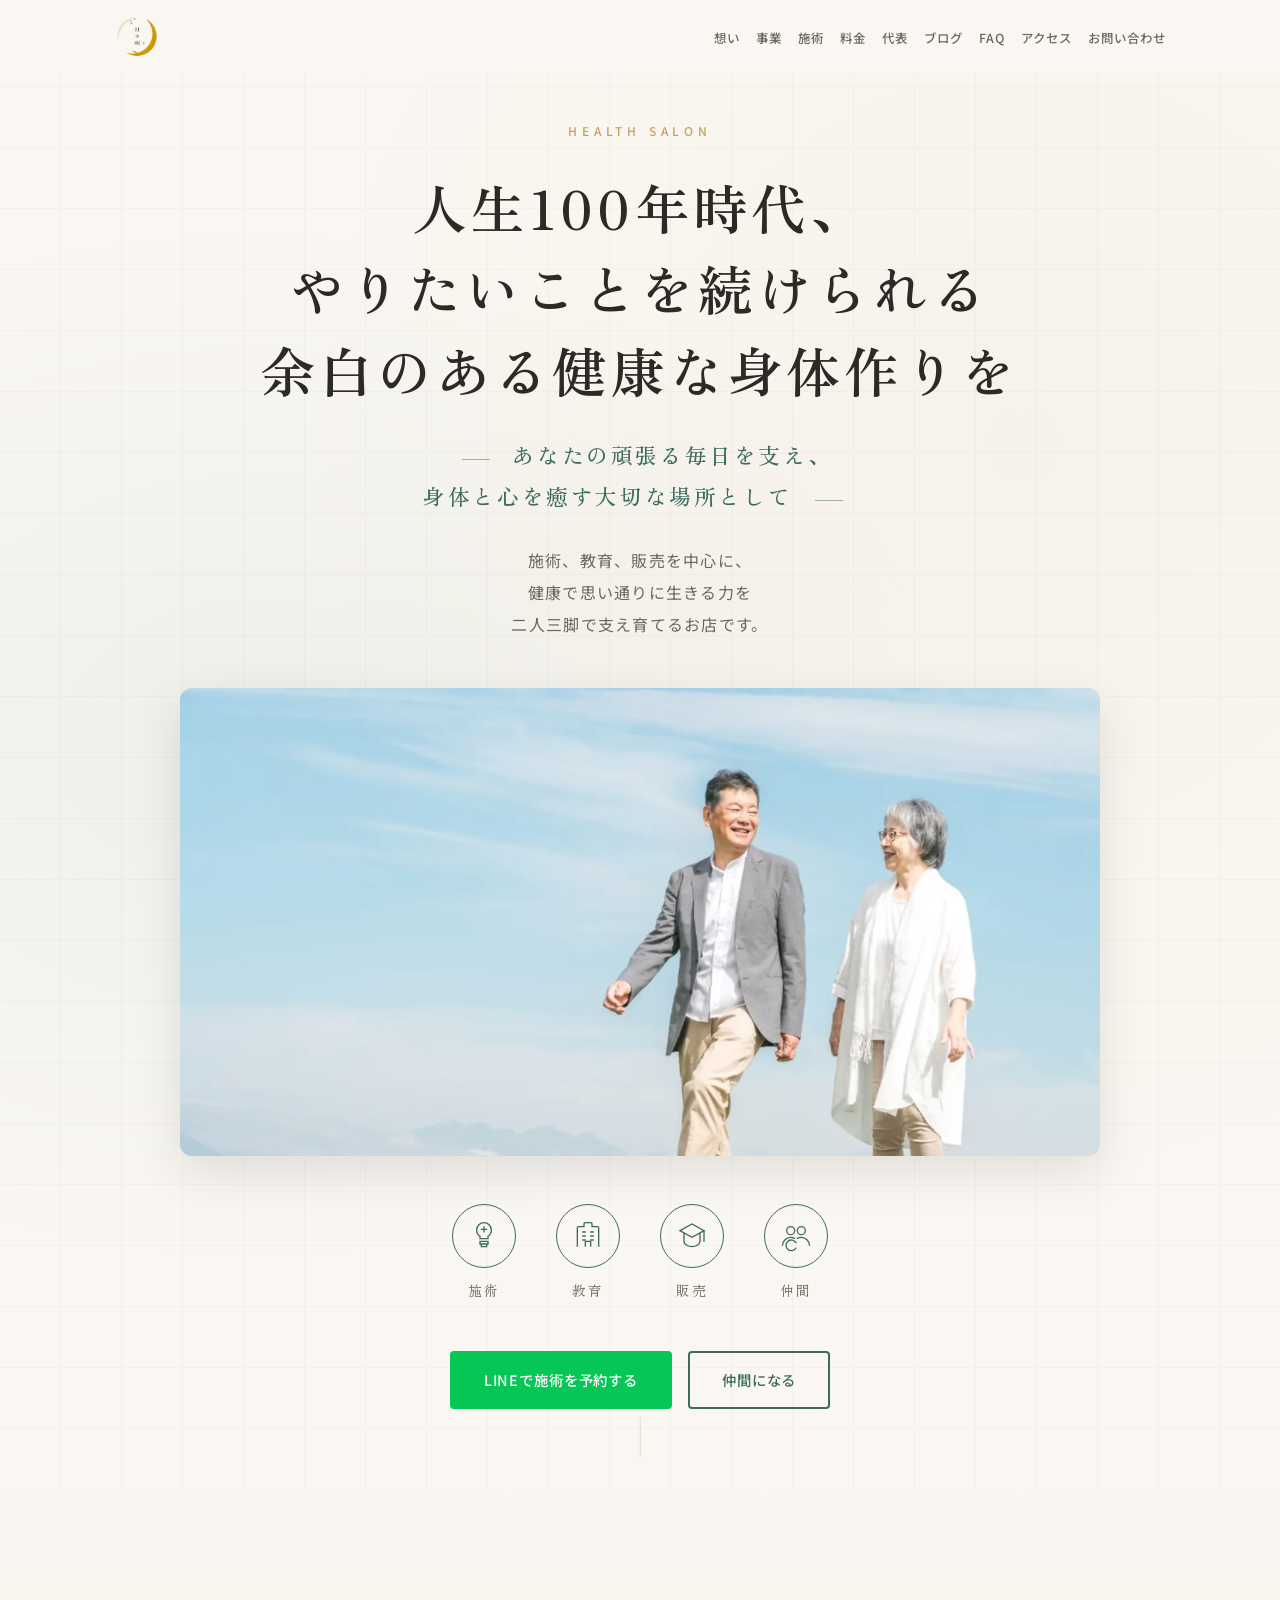
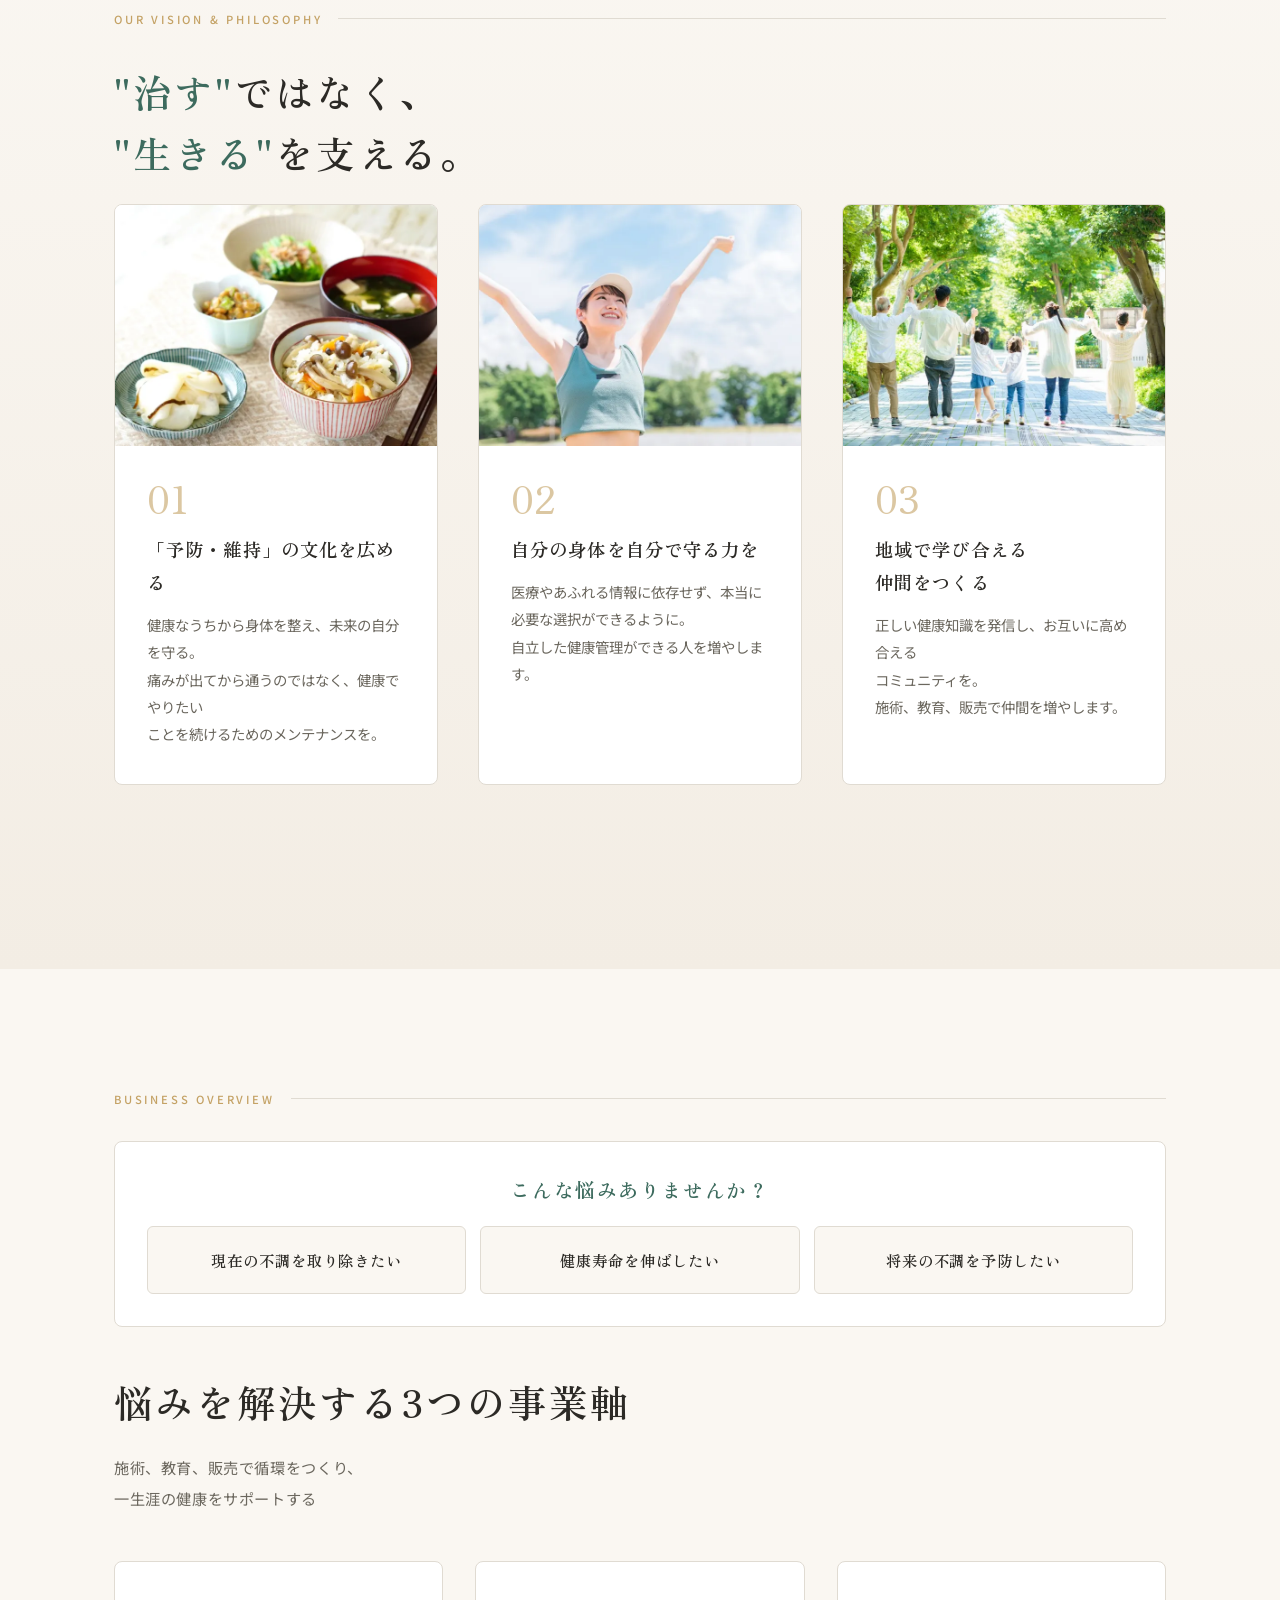
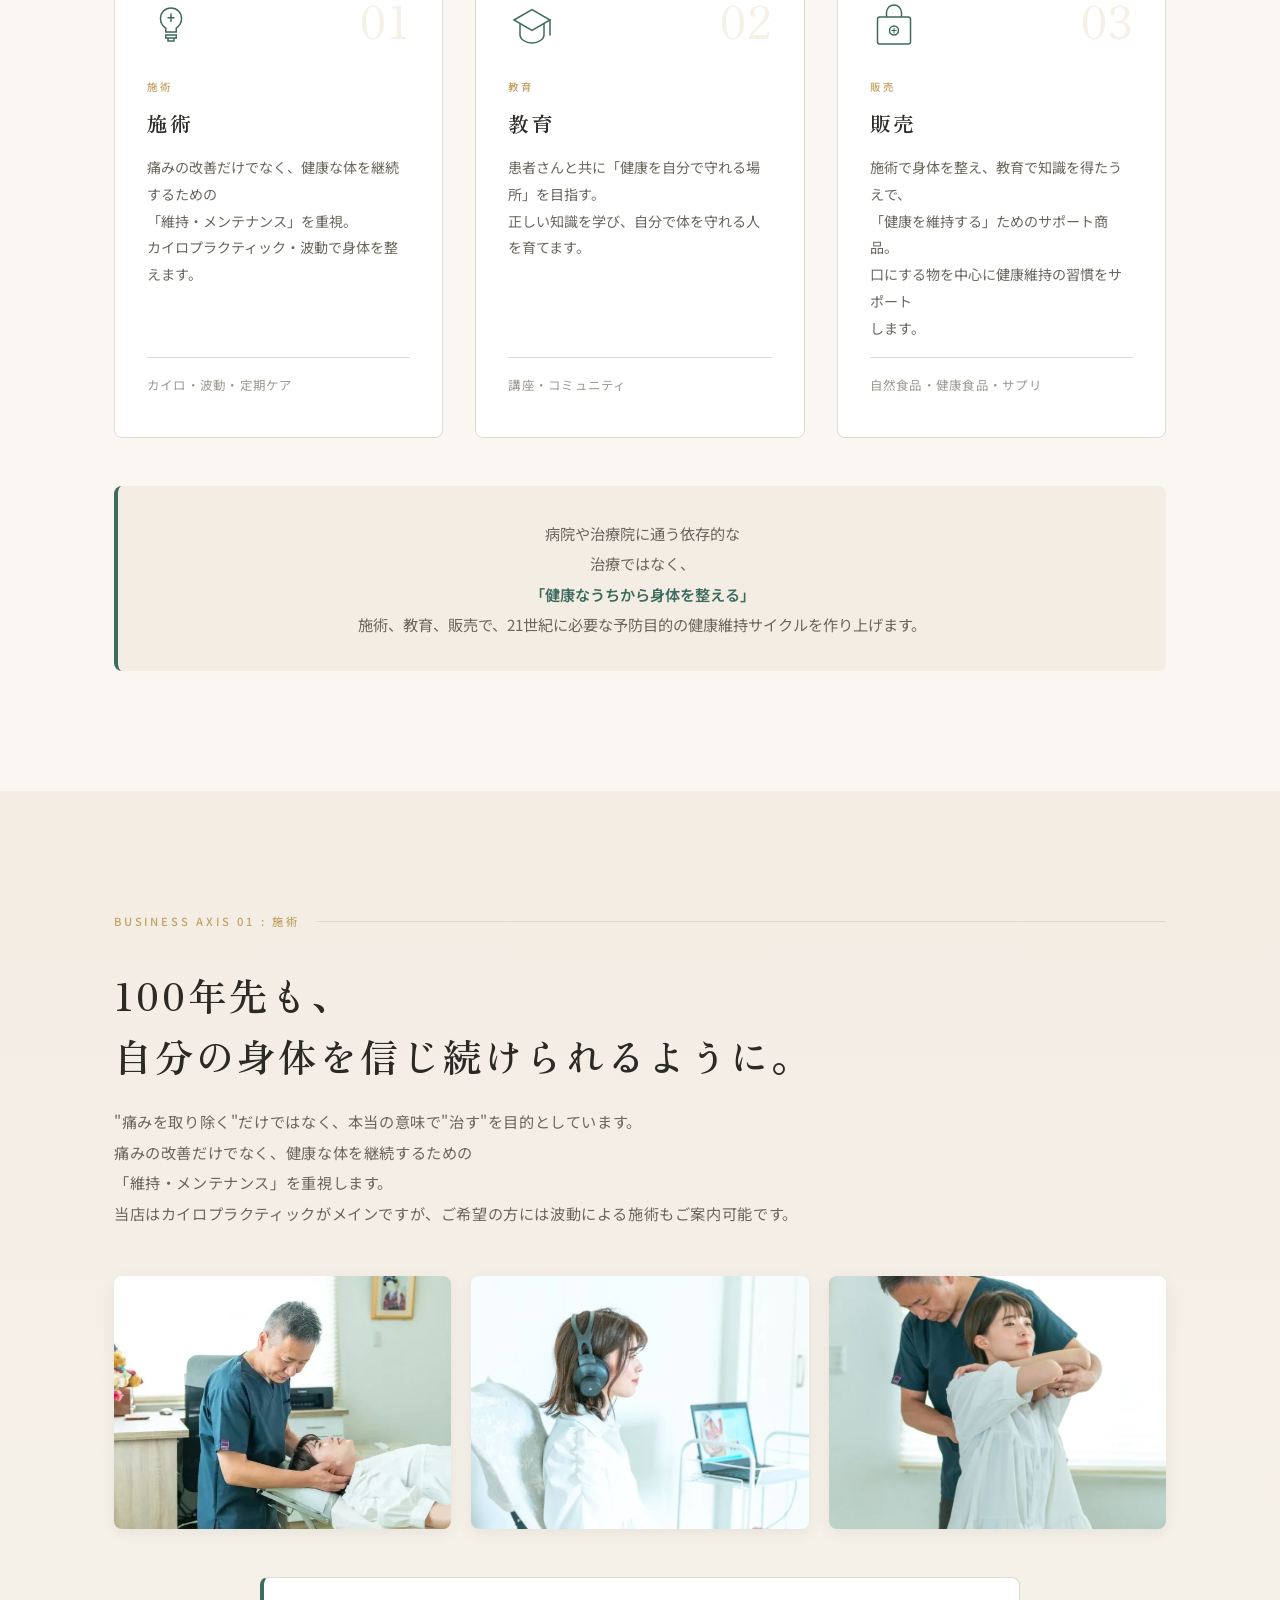
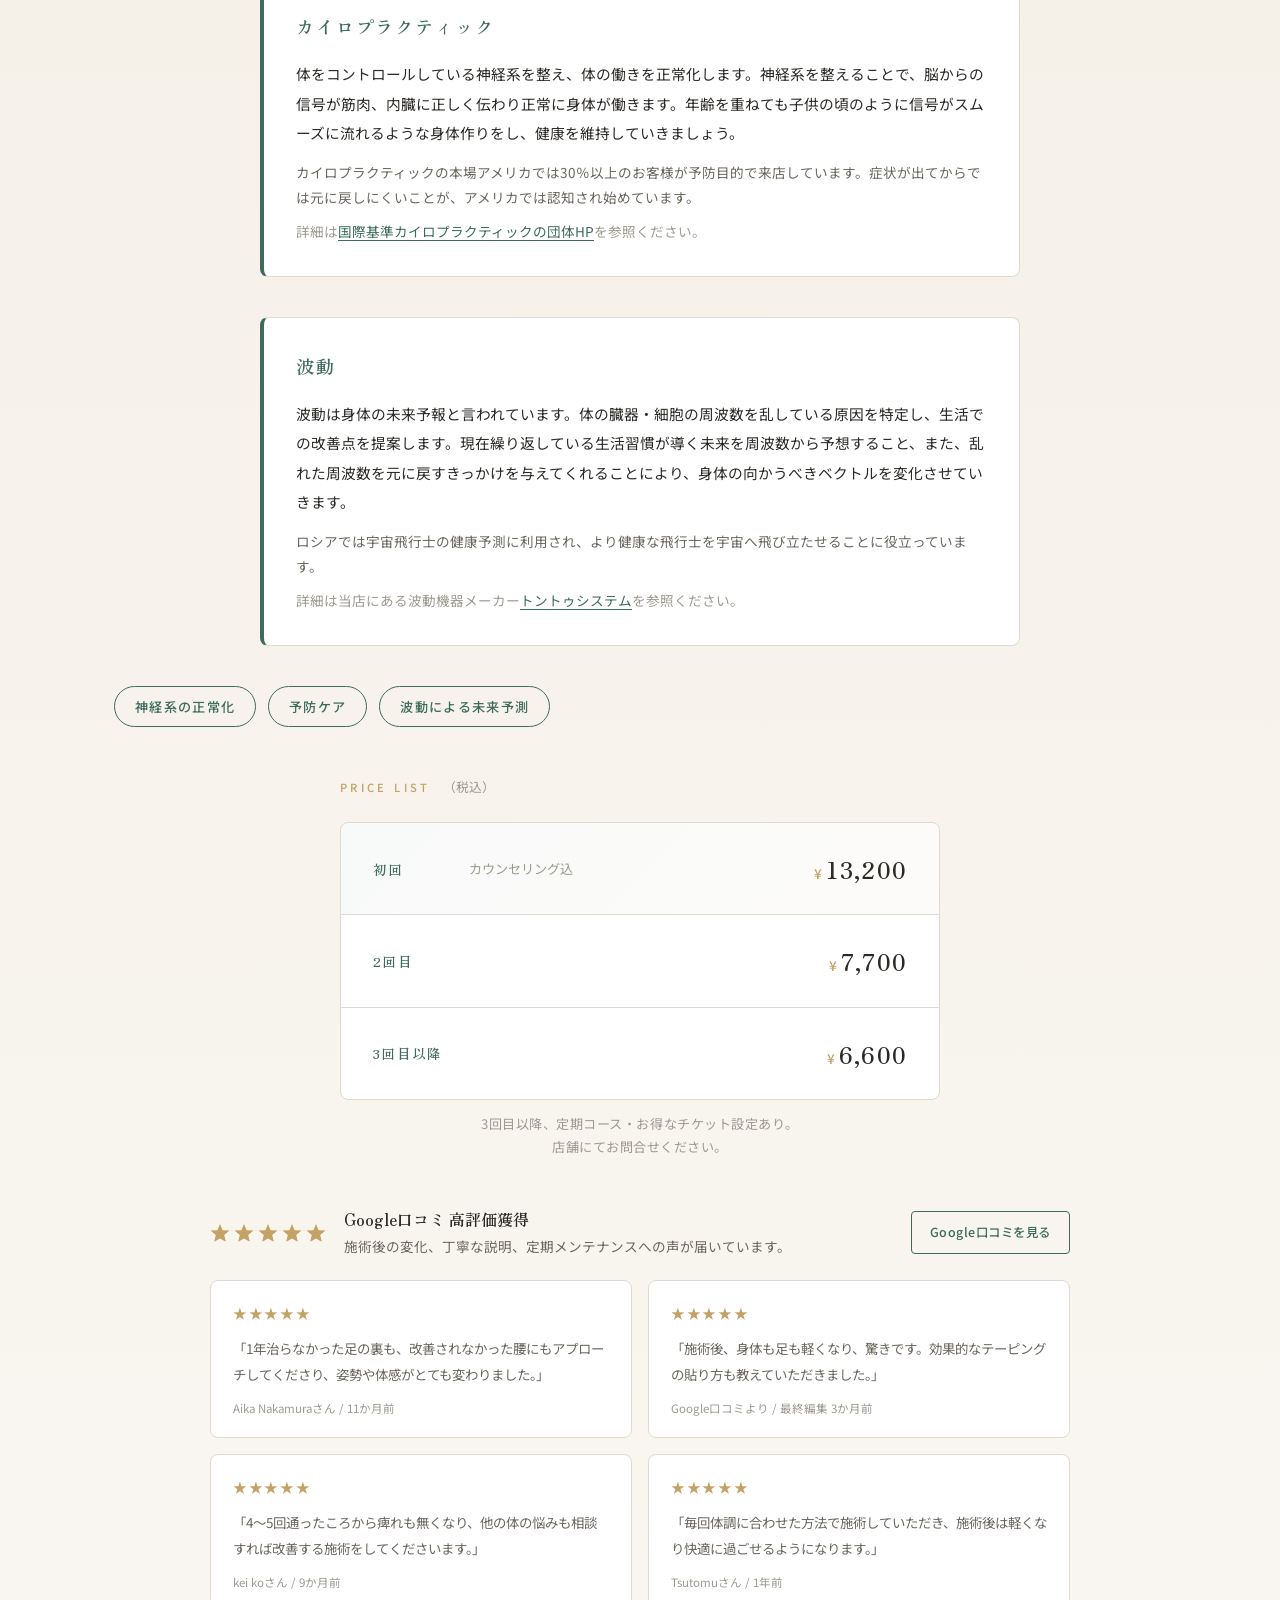
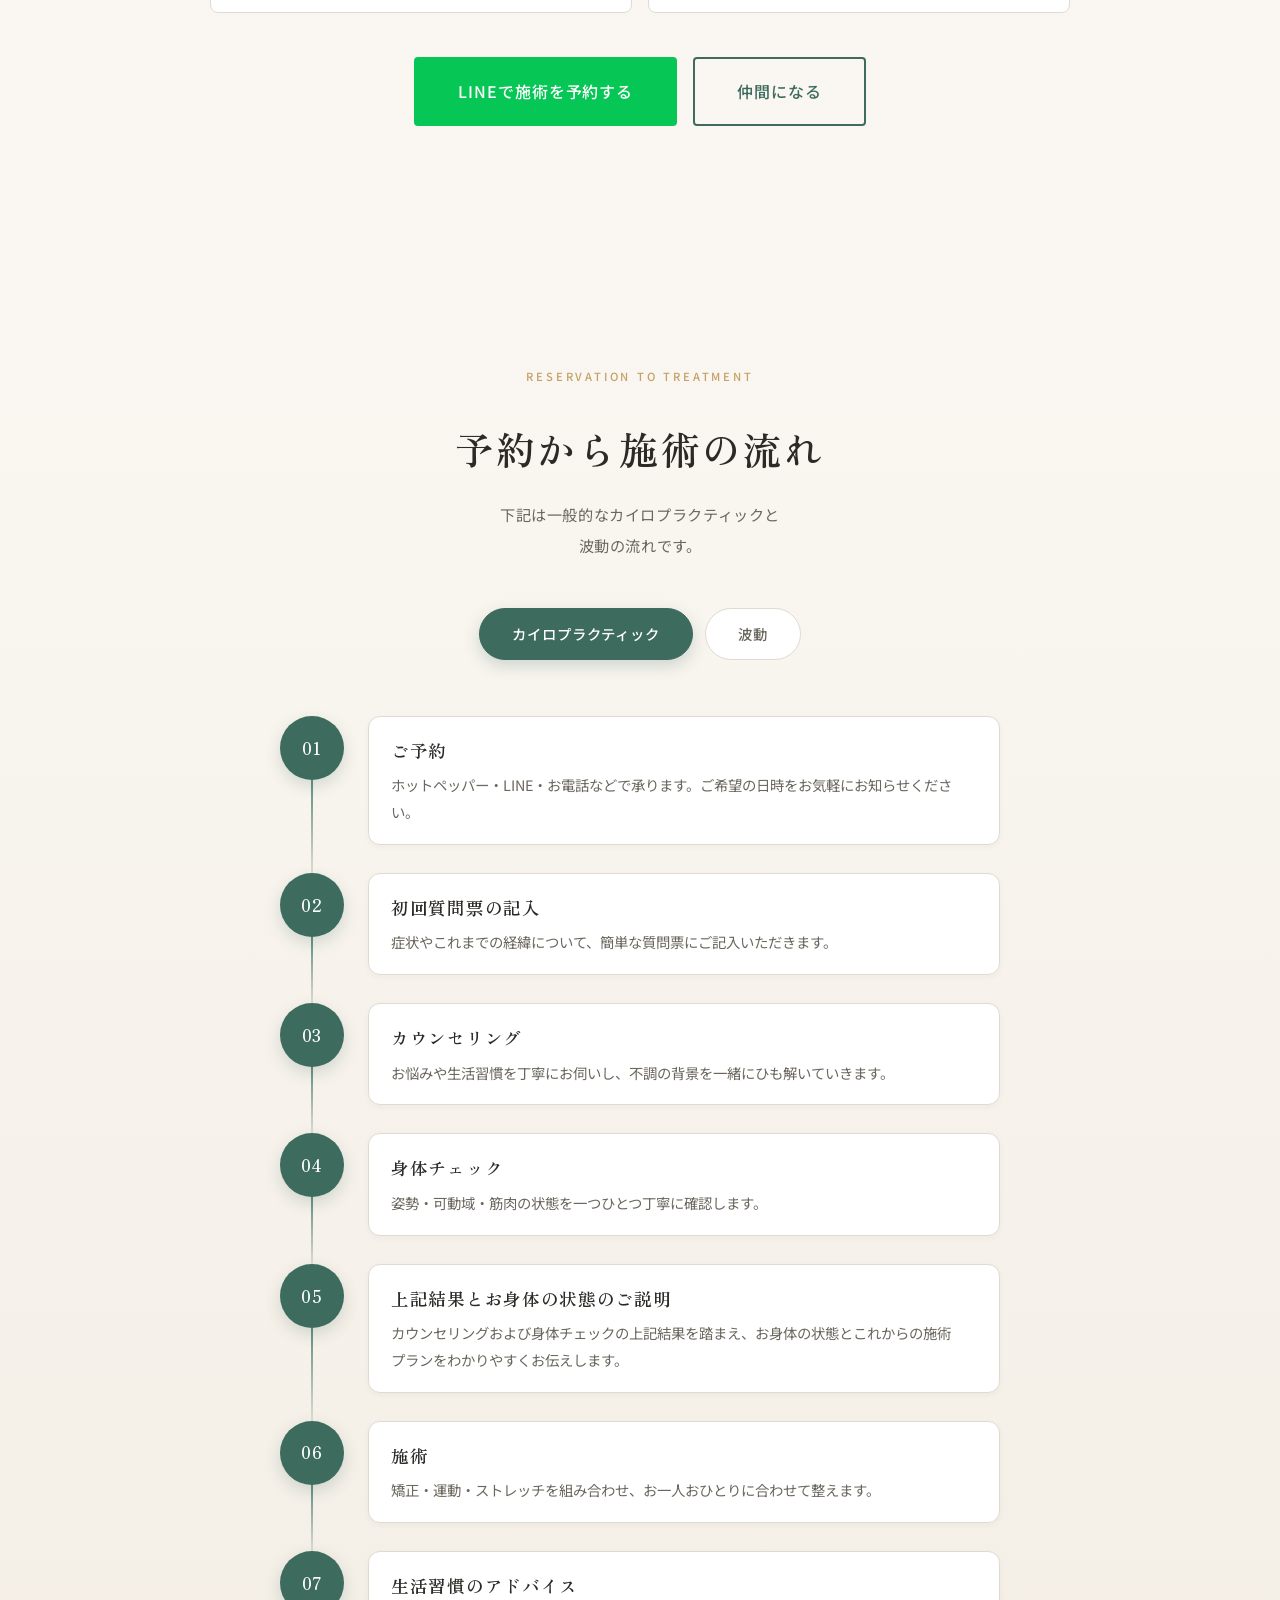
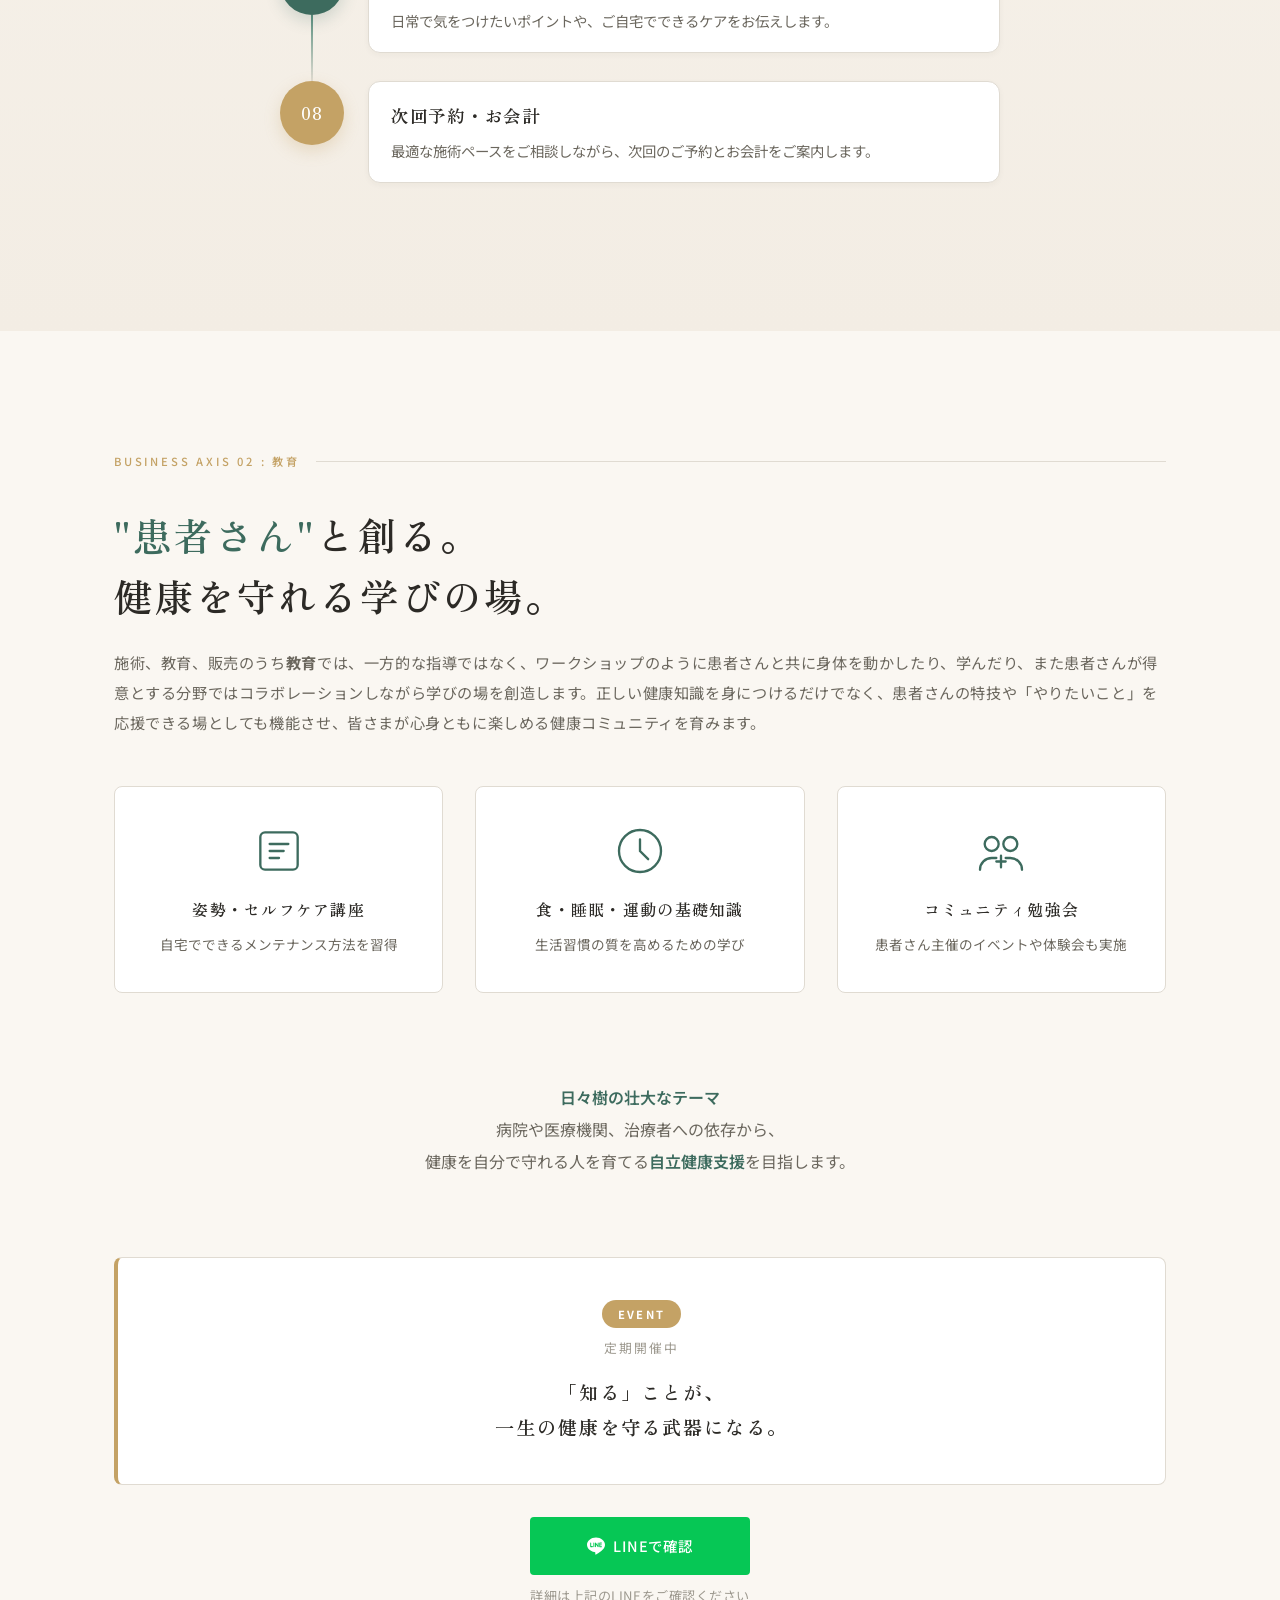
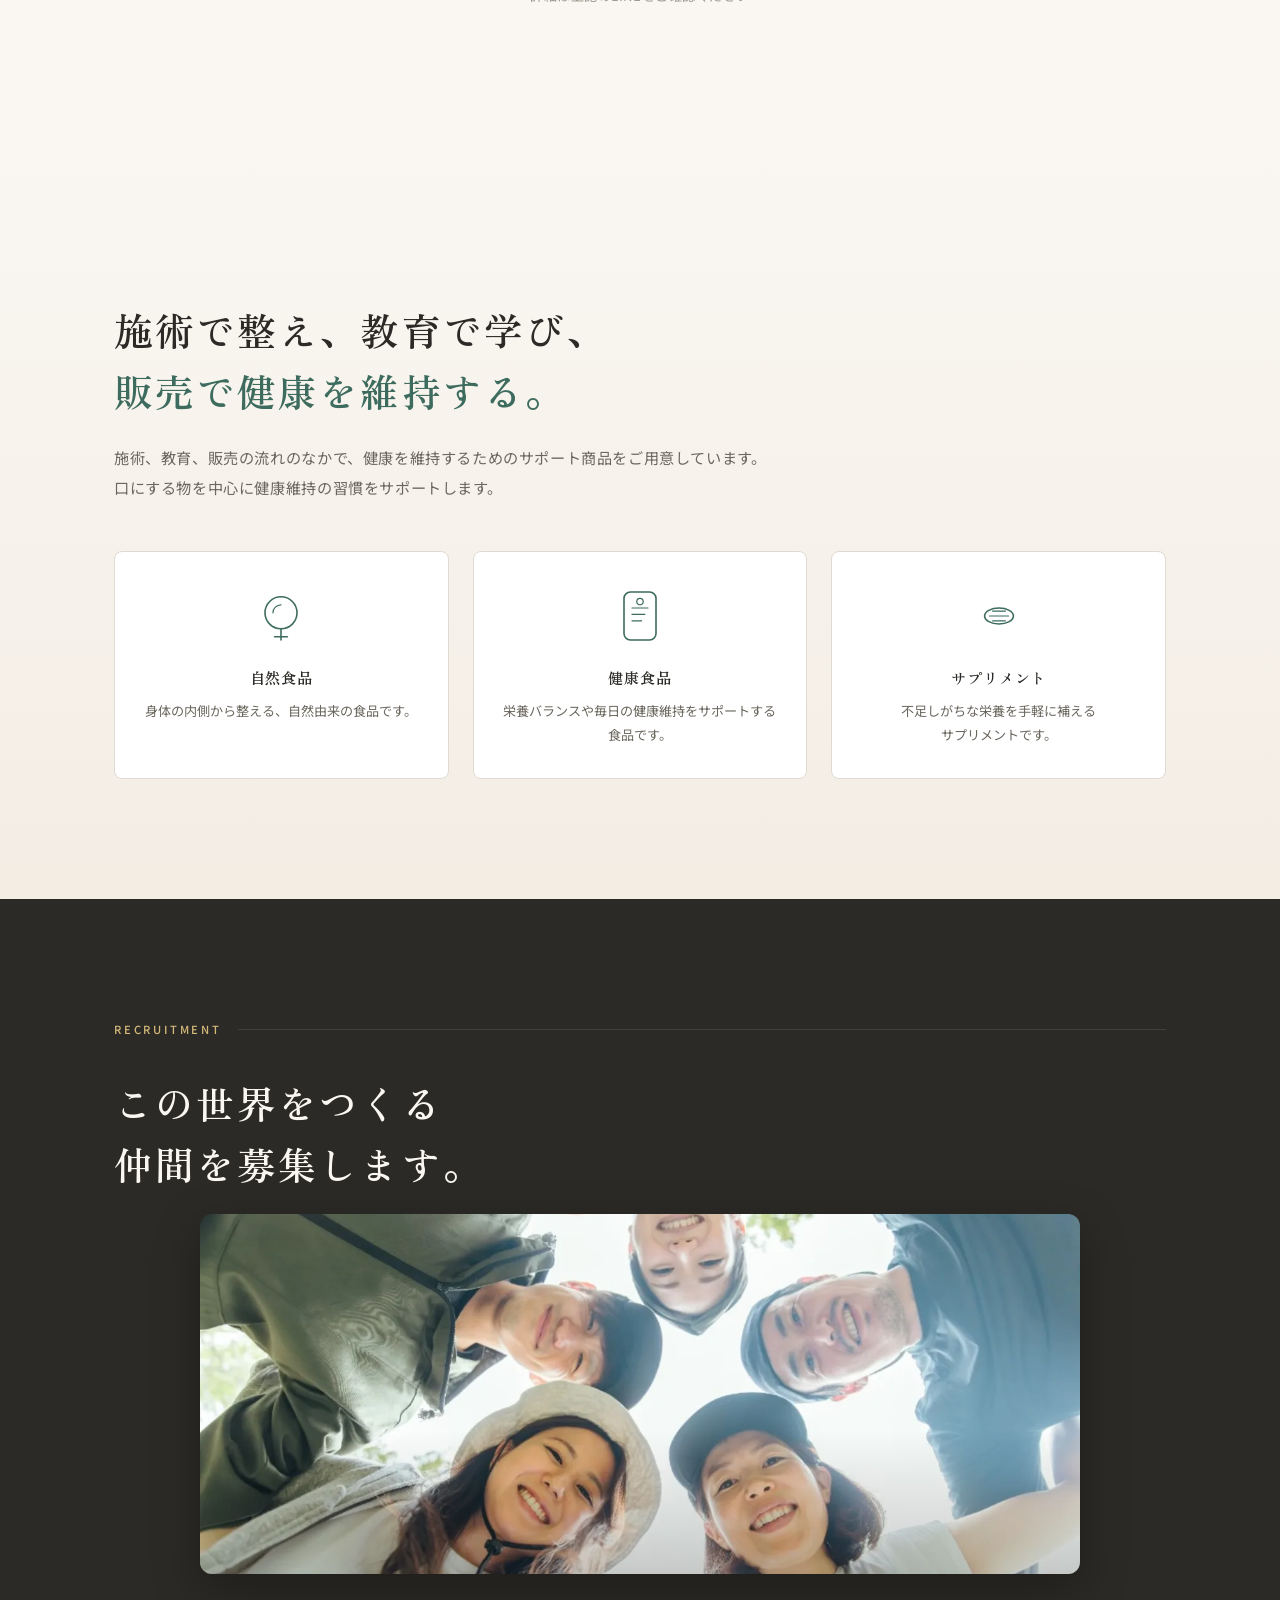
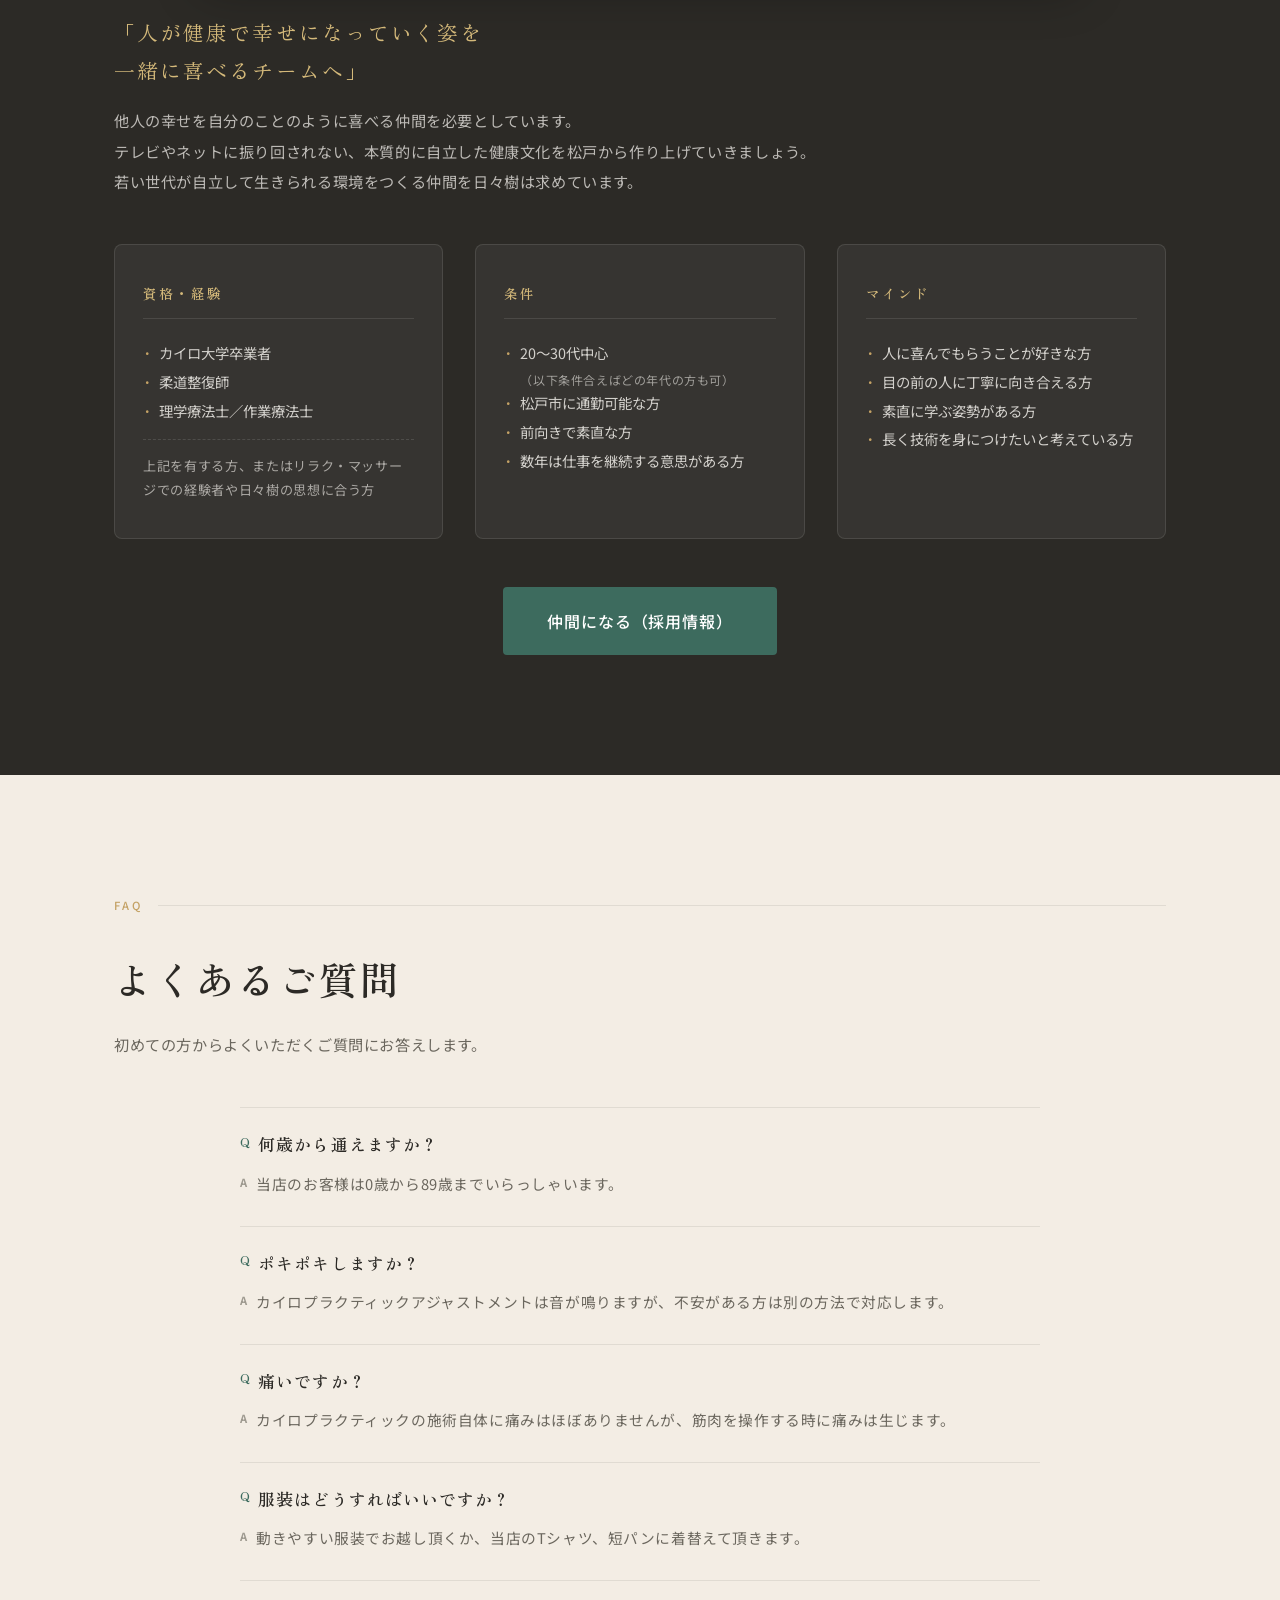
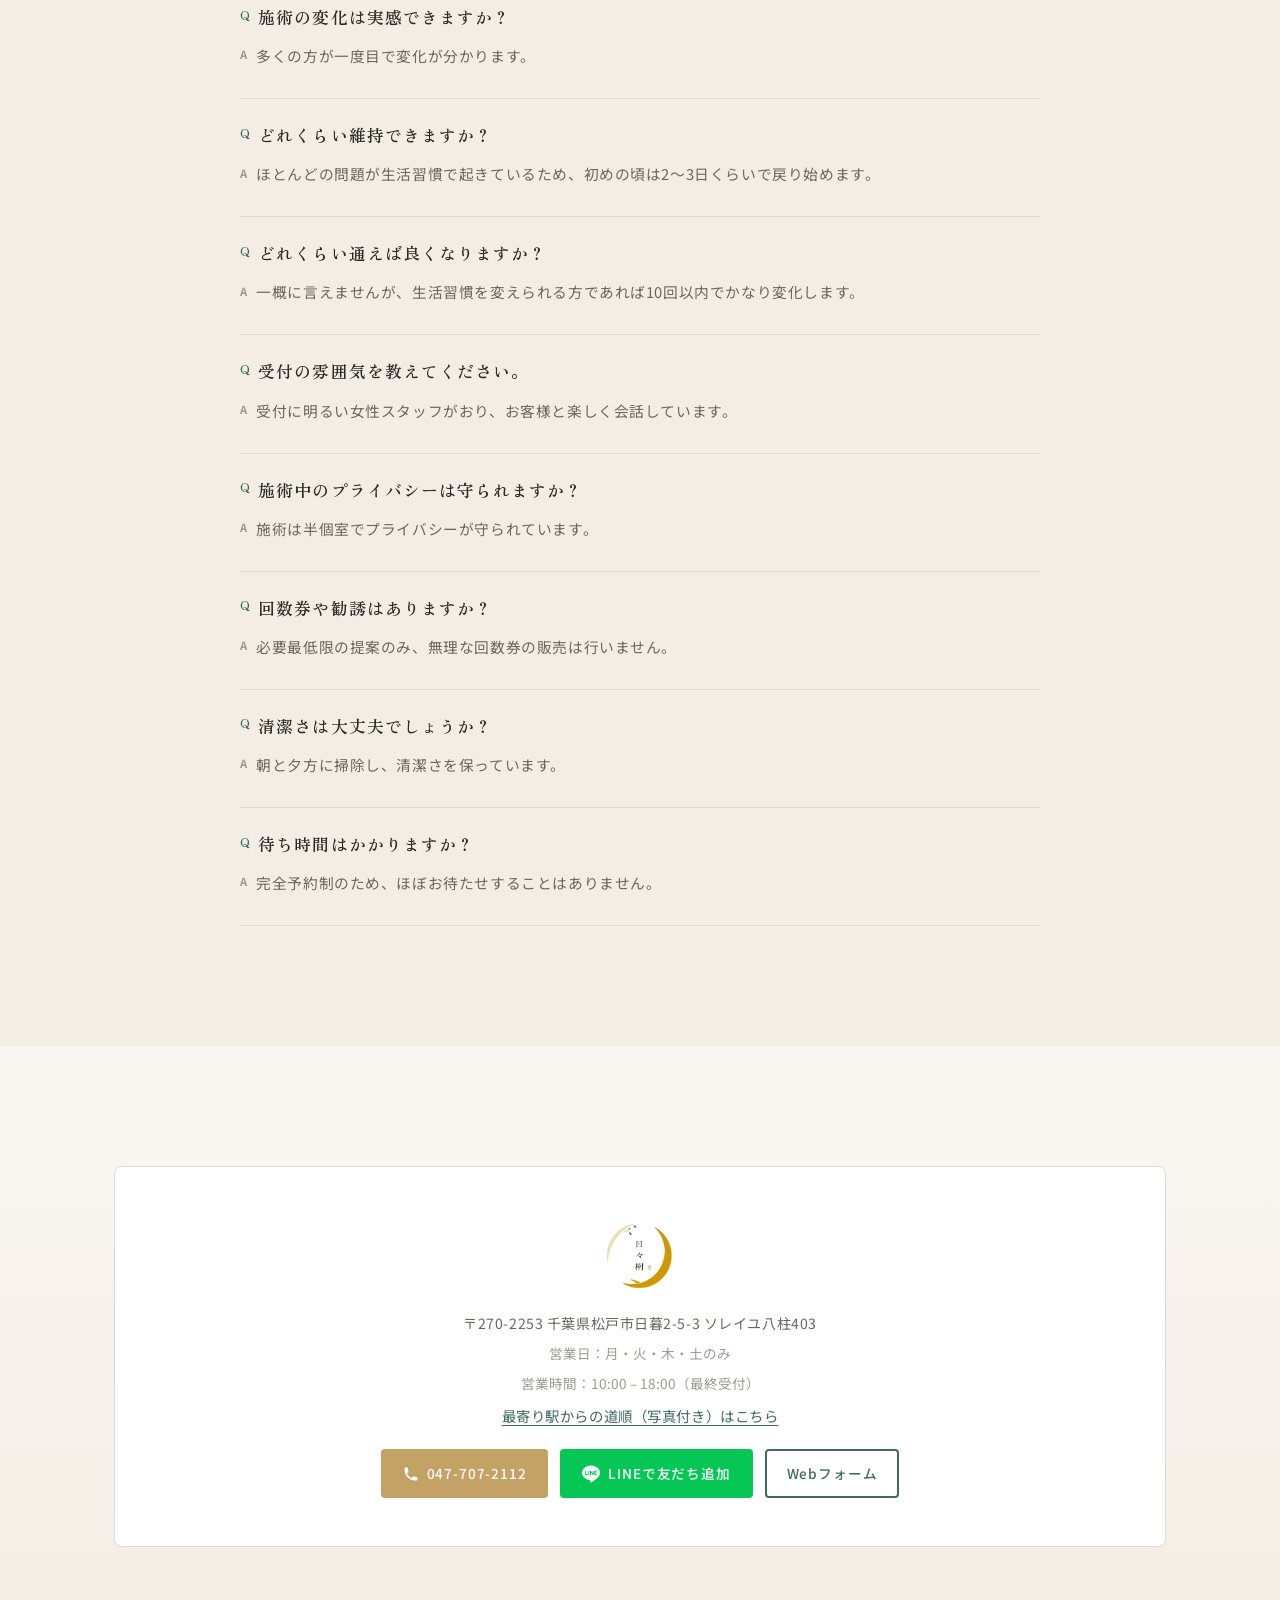
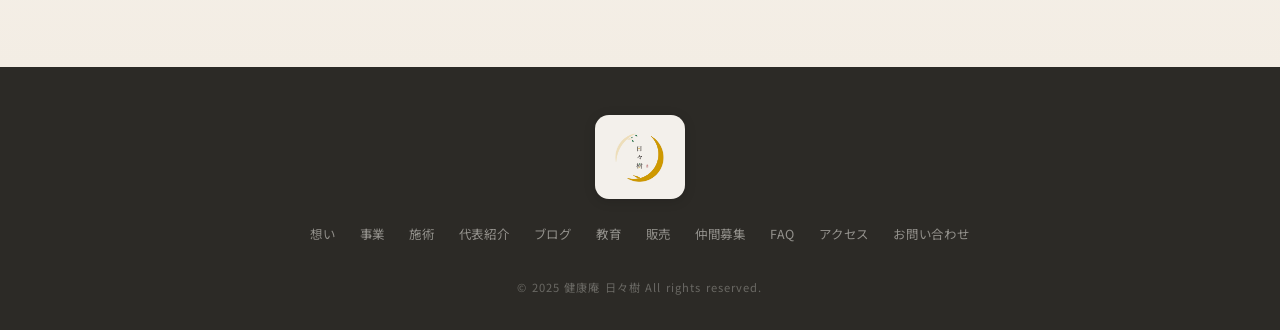
==== index.html @ 3e172dc0 "Add files via upload" ====
<!DOCTYPE html>
<html lang="ja">
<head>
  <meta charset="UTF-8">
  <meta name="viewport" content="width=device-width, initial-scale=1.0">
  <title>健康庵 日々樹 | 人生100年時代、余白のある健康な身体作り</title>
  <meta name="description" content="施術、教育、販売を中心に、健康で思い通りに生きる力を二人三脚で支え育てるお店です。千葉県松戸市の健康サロン「日々樹」">
  <link rel="preconnect" href="https://fonts.googleapis.com">
  <link rel="preconnect" href="https://fonts.gstatic.com" crossorigin>
  <link href="https://fonts.googleapis.com/css2?family=Noto+Serif+JP:wght@300;400;500;600;700&family=Noto+Sans+JP:wght@300;400;500;700&family=Zen+Old+Mincho:wght@400;700&display=swap" rel="stylesheet">
  <link rel="stylesheet" href="style.css">
</head>
<body>

  <!-- ===== HEADER / NAVIGATION ===== -->
  <header class="header" id="header">
    <div class="header__inner">
      <a href="#hero" class="header__logo">
        <img src="images/logo.webp" alt="健康庵 日々樹" class="header__logo-img">
      </a>
      <nav class="header__nav" id="nav">
        <ul class="header__nav-list">
          <li><a href="#vision" class="header__nav-link">想い</a></li>
          <li><a href="#business" class="header__nav-link">事業</a></li>
          <li><a href="#treatment" class="header__nav-link">施術</a></li>
          <li><a href="#price" class="header__nav-link">料金</a></li>
          <li><a href="about.html" class="header__nav-link">代表</a></li>
          <li><a href="https://beauty.hotpepper.jp/kr/slnH000756512/blog/" class="header__nav-link" target="_blank" rel="noopener noreferrer">ブログ</a></li>
          <li><a href="#faq" class="header__nav-link">FAQ</a></li>
          <li><a href="access.html" class="header__nav-link">アクセス</a></li>
          <li><a href="#contact" class="header__nav-link">お問い合わせ</a></li>
        </ul>
      </nav>
      <button class="header__hamburger" id="hamburger" type="button" aria-label="メニュー" aria-controls="nav" aria-expanded="false">
        <span></span>
        <span></span>
        <span></span>
      </button>
    </div>
  </header>

  <!-- ===== HERO SECTION ===== -->
  <section class="hero" id="hero">
    <div class="hero__bg-pattern"></div>
    <div class="hero__content">
      <p class="hero__sub fade-in">HEALTH SALON</p>
      <h1 class="hero__title fade-in">
        <span class="hero__title-line">人生100年時代、</span>
        <span class="hero__title-line">やりたいことを続けられる</span>
        <span class="hero__title-line">余白のある健康な身体作りを</span>
      </h1>
      <p class="hero__subcatch fade-in">
        あなたの頑張る毎日を支え、<br>身体と心を癒す大切な場所として
      </p>
      <p class="hero__desc fade-in">
        施術、教育、販売を中心に、<br>健康で思い通りに生きる力を<br>二人三脚で支え育てるお店です。
      </p>

      <div class="hero__visual fade-in">
        <img src="images/hero-main.webp" alt="健康に歩み続ける夫婦" class="hero__visual-img">
      </div>

      <!-- 4 Icons -->
      <div class="hero__icons fade-in">
        <div class="hero__icon-item">
          <div class="hero__icon-circle">
            <svg viewBox="0 0 48 48" fill="none" xmlns="http://www.w3.org/2000/svg"><path d="M24 4C18 4 13 9 13 15c0 4 2 7.5 5 9.5V28h12v-3.5c3-2 5-5.5 5-9.5 0-6-5-11-11-11z" stroke="currentColor" stroke-width="2" fill="none"/><path d="M18 32h12v4H18zM20 36h8v4h-8z" stroke="currentColor" stroke-width="2" fill="none"/><path d="M24 10v8M20 14h8" stroke="currentColor" stroke-width="2" stroke-linecap="round"/></svg>
          </div>
          <span>施術</span>
        </div>
        <div class="hero__icon-item">
          <div class="hero__icon-circle">
            <svg viewBox="0 0 48 48" fill="none" xmlns="http://www.w3.org/2000/svg"><path d="M8 40V12a2 2 0 012-2h8V6a2 2 0 012-2h8a2 2 0 012 2v4h8a2 2 0 012 2v28" stroke="currentColor" stroke-width="2" fill="none"/><path d="M16 18h4M16 24h4M16 30h4M28 18h4M28 24h4M28 30h4" stroke="currentColor" stroke-width="2" stroke-linecap="round"/><path d="M20 40v-8h8v8" stroke="currentColor" stroke-width="2" fill="none"/></svg>
          </div>
          <span>教育</span>
        </div>
        <div class="hero__icon-item">
          <div class="hero__icon-circle">
            <svg viewBox="0 0 48 48" fill="none" xmlns="http://www.w3.org/2000/svg"><path d="M6 16l18-10 18 10-18 10L6 16z" stroke="currentColor" stroke-width="2" fill="none"/><path d="M12 20v12c0 4 5.4 8 12 8s12-4 12-8V20" stroke="currentColor" stroke-width="2" fill="none"/><path d="M42 16v16" stroke="currentColor" stroke-width="2" stroke-linecap="round"/></svg>
          </div>
          <span>販売</span>
        </div>
        <div class="hero__icon-item">
          <div class="hero__icon-circle">
            <svg viewBox="0 0 48 48" fill="none" xmlns="http://www.w3.org/2000/svg"><circle cx="16" cy="16" r="6" stroke="currentColor" stroke-width="2" fill="none"/><circle cx="32" cy="16" r="6" stroke="currentColor" stroke-width="2" fill="none"/><path d="M4 38c0-6.6 5.4-12 12-12 2.2 0 4.2.6 6 1.6" stroke="currentColor" stroke-width="2" fill="none" stroke-linecap="round"/><path d="M26 27.6c1.8-1 3.8-1.6 6-1.6 6.6 0 12 5.4 12 12" stroke="currentColor" stroke-width="2" fill="none" stroke-linecap="round"/><path d="M24 34a8 8 0 100 8" stroke="currentColor" stroke-width="2" fill="none" stroke-linecap="round"/></svg>
          </div>
          <span>仲間</span>
        </div>
      </div>

      <!-- CTA Buttons -->
      <div class="hero__cta fade-in">
        <a href="https://lin.ee/weRRhpH" class="btn btn--line" target="_blank" rel="noopener noreferrer">LINEで施術を予約する</a>
        <a href="#recruitment" class="btn btn--outline">仲間になる</a>
      </div>
    </div>

    <!-- Scroll indicator -->
    <div class="hero__scroll">
      <span>Scroll</span>
      <div class="hero__scroll-line"></div>
    </div>
  </section>

  <!-- ===== VISION SECTION ===== -->
  <section class="section vision" id="vision">
    <div class="container">
      <div class="section__label fade-in">
        <span class="section__label-en">OUR VISION & PHILOSOPHY</span>
        <span class="section__label-line"></span>
      </div>
      <h2 class="section__title fade-in">
        <span class="section__title-accent">"治す"</span>ではなく、<br>
        <span class="section__title-accent">"生きる"</span>を支える。
      </h2>

      <div class="vision__pillars">
        <div class="vision__pillar fade-in">
          <div class="vision__pillar-img">
            <img src="images/vision-02.webp" alt="健康的な和食の食卓" loading="lazy">
          </div>
          <span class="vision__pillar-num">01</span>
          <h3 class="vision__pillar-title">「予防・維持」の文化を広める</h3>
          <p class="vision__pillar-text">
            健康なうちから身体を整え、未来の自分を守る。<br>
            痛みが出てから通うのではなく、健康でやりたい<br>
            ことを続けるためのメンテナンスを。
          </p>
        </div>
        <div class="vision__pillar fade-in">
          <div class="vision__pillar-img">
            <img src="images/vision-01.webp" alt="健康に喜ぶ女性" loading="lazy">
          </div>
          <span class="vision__pillar-num">02</span>
          <h3 class="vision__pillar-title">自分の身体を自分で守る力を</h3>
          <p class="vision__pillar-text">
            医療やあふれる情報に依存せず、本当に必要な選択ができるように。<br>
            自立した健康管理ができる人を増やします。
          </p>
        </div>
        <div class="vision__pillar fade-in">
          <div class="vision__pillar-img">
            <img src="images/vision-03.webp" alt="地域でつながる家族" loading="lazy">
          </div>
          <span class="vision__pillar-num">03</span>
          <h3 class="vision__pillar-title">地域で学び合える<br>仲間をつくる</h3>
          <p class="vision__pillar-text">
            正しい健康知識を発信し、お互いに高め合える<br>
            コミュニティを。<br>
            施術、教育、販売で仲間を増やします。
          </p>
        </div>
      </div>

    </div>
  </section>

  <!-- ===== BUSINESS OVERVIEW ===== -->
  <section class="section business" id="business">
    <div class="container">
      <div class="section__label fade-in">
        <span class="section__label-en">BUSINESS OVERVIEW</span>
        <span class="section__label-line"></span>
      </div>
      <div class="business__concerns fade-in">
        <p class="business__concerns-label">こんな悩みありませんか？</p>
        <ul class="business__concerns-list">
          <li>現在の不調を取り除きたい</li>
          <li>健康寿命を伸ばしたい</li>
          <li>将来の不調を予防したい</li>
        </ul>
      </div>
      <h2 class="section__title fade-in">悩みを解決する3つの事業軸</h2>
      <p class="section__subtitle fade-in">
        施術、教育、販売で循環をつくり、<br>一生涯の健康をサポートする
      </p>

      <div class="business__grid">
        <a href="#treatment" class="business__card fade-in">
          <div class="business__card-icon">
            <span class="business__card-num">01</span>
            <svg viewBox="0 0 64 64" fill="none" xmlns="http://www.w3.org/2000/svg"><path d="M32 8C24 8 18 14 18 22c0 5.3 2.7 10 7 12.7V40h14v-5.3c4.3-2.7 7-7.4 7-12.7 0-8-6-14-14-14z" stroke="currentColor" stroke-width="2" fill="none"/><path d="M25 44h14v4H25zM28 48h8v4h-8z" stroke="currentColor" stroke-width="2" fill="none"/><path d="M32 16v10M28 21h8" stroke="currentColor" stroke-width="2" stroke-linecap="round"/></svg>
          </div>
          <span class="business__card-en">施術</span>
          <h3 class="business__card-title">施術</h3>
          <p class="business__card-text">
            痛みの改善だけでなく、健康な体を継続するための<br>
            「維持・メンテナンス」を重視。<br>
            カイロプラクティック・波動で身体を整えます。
          </p>
          <span class="business__card-sub">カイロ・波動・定期ケア</span>
          <span class="business__card-arrow">&rarr;</span>
        </a>
        <div class="business__card business__card--static fade-in">
          <div class="business__card-icon">
            <span class="business__card-num">02</span>
            <svg viewBox="0 0 64 64" fill="none" xmlns="http://www.w3.org/2000/svg"><path d="M8 24l24-14 24 14-24 14L8 24z" stroke="currentColor" stroke-width="2" fill="none"/><path d="M16 28v16c0 5.3 7.2 10.7 16 10.7S48 49.3 48 44V28" stroke="currentColor" stroke-width="2" fill="none"/><path d="M56 24v20" stroke="currentColor" stroke-width="2" stroke-linecap="round"/></svg>
          </div>
          <span class="business__card-en">教育</span>
          <h3 class="business__card-title">教育</h3>
          <p class="business__card-text">
            患者さんと共に「健康を自分で守れる場所」を目指す。<br>
            正しい知識を学び、自分で体を守れる人を育てます。
          </p>
          <span class="business__card-sub">講座・コミュニティ</span>
        </div>
        <a href="#products" class="business__card fade-in">
          <div class="business__card-icon">
            <span class="business__card-num">03</span>
            <svg viewBox="0 0 64 64" fill="none" xmlns="http://www.w3.org/2000/svg"><rect x="10" y="20" width="44" height="36" rx="3" stroke="currentColor" stroke-width="2" fill="none"/><path d="M22 20V14a10 10 0 0120 0v6" stroke="currentColor" stroke-width="2" fill="none"/><circle cx="32" cy="38" r="6" stroke="currentColor" stroke-width="2" fill="none"/><path d="M32 35v6M29 38h6" stroke="currentColor" stroke-width="1.5" stroke-linecap="round"/></svg>
          </div>
          <span class="business__card-en">販売</span>
          <h3 class="business__card-title">販売</h3>
          <p class="business__card-text">
            施術で身体を整え、教育で知識を得たうえで、<br>
            「健康を維持する」ためのサポート商品。<br>
            口にする物を中心に健康維持の習慣をサポート<br>します。
          </p>
          <span class="business__card-sub">自然食品・健康食品・サプリ</span>
          <span class="business__card-arrow">&rarr;</span>
        </a>
      </div>

      <p class="business__cycle fade-in">
        病院や治療院に通う依存的な<br>
        治療ではなく、<br>
        <strong>「健康なうちから身体を整える」</strong><br>
        施術、教育、販売で、21世紀に必要な予防目的の健康維持サイクルを作り上げます。
      </p>
    </div>
  </section>

  <!-- ===== TREATMENT DETAIL ===== -->
  <section class="section treatment" id="treatment">
    <div class="container">
      <div class="section__label fade-in">
        <span class="section__label-en">BUSINESS AXIS 01 : 施術</span>
        <span class="section__label-line"></span>
      </div>
      <h2 class="section__title fade-in">
        100年先も、<br>自分の身体を信じ続けられるように。
      </h2>
      <p class="section__subtitle fade-in">
        "痛みを取り除く"だけではなく、本当の意味で"治す"を目的としています。<br>
        痛みの改善だけでなく、健康な体を継続するための<br>
        「維持・メンテナンス」を重視します。<br>
        当店はカイロプラクティックがメインですが、ご希望の方には波動による施術もご案内可能です。
      </p>

      <!-- Photo Gallery -->
      <div class="treatment__gallery fade-in">
        <div class="treatment__gallery-item">
          <img src="images/treatment-01.webp" alt="首の施術" loading="lazy">
        </div>
        <div class="treatment__gallery-item">
          <img src="images/treatment-02.webp" alt="頭部の検査" loading="lazy">
        </div>
        <div class="treatment__gallery-item">
          <img src="images/treatment-03.webp" alt="背中の施術" loading="lazy">
        </div>
      </div>

      <!-- Chiropractic -->
      <div class="treatment__detail fade-in">
        <h3 class="treatment__detail-title">カイロプラクティック</h3>
        <p class="treatment__detail-text">
          体をコントロールしている神経系を整え、体の働きを正常化します。神経系を整えることで、脳からの信号が筋肉、内臓に正しく伝わり正常に身体が働きます。年齢を重ねても子供の頃のように信号がスムーズに流れるような身体作りをし、健康を維持していきましょう。
        </p>
        <p class="treatment__detail-note">
          カイロプラクティックの本場アメリカでは30％以上のお客様が予防目的で来店しています。症状が出てからでは元に戻しにくいことが、アメリカでは認知され始めています。
        </p>
        <p class="treatment__detail-link">
          詳細は<a href="https://jac-chiro.org/" target="_blank" rel="noopener">国際基準カイロプラクティックの団体HP</a>を参照ください。
        </p>
      </div>

      <!-- Wave -->
      <div class="treatment__detail fade-in">
        <h3 class="treatment__detail-title">波動</h3>
        <p class="treatment__detail-text">
          波動は身体の未来予報と言われています。体の臓器・細胞の周波数を乱している原因を特定し、生活での改善点を提案します。現在繰り返している生活習慣が導く未来を周波数から予想すること、また、乱れた周波数を元に戻すきっかけを与えてくれることにより、身体の向かうべきベクトルを変化させていきます。
        </p>
        <p class="treatment__detail-note">
          ロシアでは宇宙飛行士の健康予測に利用され、より健康な飛行士を宇宙へ飛び立たせることに役立っています。
        </p>
        <p class="treatment__detail-link">
          詳細は当店にある波動機器メーカー<a href="https://www.tonttu.co.jp/" target="_blank" rel="noopener">トントゥシステム</a>を参照ください。
        </p>
      </div>

      <div class="treatment__tags fade-in">
        <span class="tag">神経系の正常化</span>
        <span class="tag">予防ケア</span>
        <span class="tag">波動による未来予測</span>
      </div>

      <!-- Price Table -->
      <div class="treatment__price fade-in" id="price">
        <h3 class="treatment__price-title">
          <span class="treatment__price-title-en">PRICE LIST</span>
          <span class="treatment__price-title-note">（税込）</span>
        </h3>
        <div class="treatment__price-table">
          <div class="treatment__price-row treatment__price-row--first">
            <div class="treatment__price-label">
              <span class="treatment__price-badge">初回</span>
              <span class="treatment__price-detail">カウンセリング込</span>
            </div>
            <div class="treatment__price-value">
              <span class="treatment__price-yen">¥</span>
              <span class="treatment__price-amount">13,200</span>
            </div>
          </div>
          <div class="treatment__price-row">
            <div class="treatment__price-label">
              <span class="treatment__price-badge">2回目</span>
              <span class="treatment__price-detail"></span>
            </div>
            <div class="treatment__price-value">
              <span class="treatment__price-yen">¥</span>
              <span class="treatment__price-amount">7,700</span>
            </div>
          </div>
          <div class="treatment__price-row">
            <div class="treatment__price-label">
              <span class="treatment__price-badge">3回目以降</span>
              <span class="treatment__price-detail"></span>
            </div>
            <div class="treatment__price-value">
              <span class="treatment__price-yen">¥</span>
              <span class="treatment__price-amount">6,600</span>
            </div>
          </div>
        </div>
        <p class="treatment__price-note">3回目以降、定期コース・お得なチケット設定あり。<br>店舗にてお問合せください。</p>
      </div>

      <!-- Google Reviews -->
      <div class="treatment__review fade-in">
        <div class="treatment__review-summary">
          <div class="treatment__review-stars" aria-label="星5のGoogle口コミ">
            <svg viewBox="0 0 20 20" width="20" height="20" aria-hidden="true"><polygon points="10,1 12.6,7.2 19.5,7.6 14.2,12 15.8,18.8 10,15.4 4.2,18.8 5.8,12 0.5,7.6 7.4,7.2" fill="currentColor"/></svg>
            <svg viewBox="0 0 20 20" width="20" height="20" aria-hidden="true"><polygon points="10,1 12.6,7.2 19.5,7.6 14.2,12 15.8,18.8 10,15.4 4.2,18.8 5.8,12 0.5,7.6 7.4,7.2" fill="currentColor"/></svg>
            <svg viewBox="0 0 20 20" width="20" height="20" aria-hidden="true"><polygon points="10,1 12.6,7.2 19.5,7.6 14.2,12 15.8,18.8 10,15.4 4.2,18.8 5.8,12 0.5,7.6 7.4,7.2" fill="currentColor"/></svg>
            <svg viewBox="0 0 20 20" width="20" height="20" aria-hidden="true"><polygon points="10,1 12.6,7.2 19.5,7.6 14.2,12 15.8,18.8 10,15.4 4.2,18.8 5.8,12 0.5,7.6 7.4,7.2" fill="currentColor"/></svg>
            <svg viewBox="0 0 20 20" width="20" height="20" aria-hidden="true"><polygon points="10,1 12.6,7.2 19.5,7.6 14.2,12 15.8,18.8 10,15.4 4.2,18.8 5.8,12 0.5,7.6 7.4,7.2" fill="currentColor"/></svg>
          </div>
          <div>
            <p class="treatment__review-kicker">Google口コミ 高評価獲得</p>
            <p class="treatment__review-text">施術後の変化、丁寧な説明、定期メンテナンスへの声が届いています。</p>
          </div>
          <a href="https://www.google.com/search?q=%E5%81%A5%E5%BA%B7%E5%BA%B5+%E6%97%A5%E3%80%85%E6%A8%B9#lrd=0x60188306ddc71013:0x3bd0ebbb506f7506,1,,,," class="treatment__review-link" target="_blank" rel="noopener noreferrer">Google口コミを見る</a>
        </div>
        <div class="treatment__review-list">
          <article class="treatment__review-card">
            <p class="treatment__review-card-stars">★★★★★</p>
            <p class="treatment__review-quote">「1年治らなかった足の裏も、改善されなかった腰にもアプローチしてくださり、姿勢や体感がとても変わりました。」</p>
            <p class="treatment__review-author">Aika Nakamuraさん / 11か月前</p>
          </article>
          <article class="treatment__review-card">
            <p class="treatment__review-card-stars">★★★★★</p>
            <p class="treatment__review-quote">「施術後、身体も足も軽くなり、驚きです。効果的なテーピングの貼り方も教えていただきました。」</p>
            <p class="treatment__review-author">Google口コミより / 最終編集 3か月前</p>
          </article>
          <article class="treatment__review-card">
            <p class="treatment__review-card-stars">★★★★★</p>
            <p class="treatment__review-quote">「4〜5回通ったころから痺れも無くなり、他の体の悩みも相談すれば改善する施術をしてくださいます。」</p>
            <p class="treatment__review-author">kei koさん / 9か月前</p>
          </article>
          <article class="treatment__review-card">
            <p class="treatment__review-card-stars">★★★★★</p>
            <p class="treatment__review-quote">「毎回体調に合わせた方法で施術していただき、施術後は軽くなり快適に過ごせるようになります。」</p>
            <p class="treatment__review-author">Tsutomuさん / 1年前</p>
          </article>
        </div>
      </div>

      <div class="treatment__cta fade-in">
        <a href="https://lin.ee/weRRhpH" class="btn btn--line btn--lg" target="_blank" rel="noopener noreferrer">LINEで施術を予約する</a>
        <a href="#recruitment" class="btn btn--outline btn--lg">仲間になる</a>
      </div>
    </div>
  </section>

  <!-- ===== TREATMENT FLOW (toggle) ===== -->
  <section class="section treatment-flow" id="treatment-flow" aria-label="施術の流れ">
    <div class="container">
      <div class="section__label fade-in">
        <span class="section__label-en">RESERVATION TO TREATMENT</span>
        <span class="section__label-line"></span>
      </div>
      <h2 class="section__title fade-in">予約から施術の流れ</h2>
      <p class="section__subtitle fade-in">下記は一般的なカイロプラクティックと<br>波動の流れです。</p>

      <div class="treatment-flow__toggle fade-in" role="tablist" aria-label="施術メニュー">
        <button type="button" class="treatment-flow__tab is-active" id="flow-tab-chiro" role="tab" aria-selected="true" aria-controls="flow-panel-chiro" data-flow-tab="chiro">
          カイロプラクティック
        </button>
        <button type="button" class="treatment-flow__tab" id="flow-tab-wave" role="tab" aria-selected="false" aria-controls="flow-panel-wave" tabindex="-1" data-flow-tab="wave">
          波動
        </button>
      </div>

      <div class="treatment-flow__panel fade-in" id="flow-panel-chiro" role="tabpanel" aria-labelledby="flow-tab-chiro" data-flow-panel="chiro" tabindex="0">
        <ol class="treatment-flow__steps" aria-label="カイロプラクティックの流れ">
          <li class="treatment-flow__step">
            <span class="treatment-flow__step-num" aria-hidden="true">01</span>
            <div class="treatment-flow__step-card">
              <h3 class="treatment-flow__step-title">ご予約</h3>
              <p class="treatment-flow__step-text">ホットペッパー・LINE・お電話などで承ります。ご希望の日時をお気軽にお知らせください。</p>
            </div>
          </li>
          <li class="treatment-flow__step">
            <span class="treatment-flow__step-num" aria-hidden="true">02</span>
            <div class="treatment-flow__step-card">
              <h3 class="treatment-flow__step-title">初回質問票の記入</h3>
              <p class="treatment-flow__step-text">症状やこれまでの経緯について、簡単な質問票にご記入いただきます。</p>
            </div>
          </li>
          <li class="treatment-flow__step">
            <span class="treatment-flow__step-num" aria-hidden="true">03</span>
            <div class="treatment-flow__step-card">
              <h3 class="treatment-flow__step-title">カウンセリング</h3>
              <p class="treatment-flow__step-text">お悩みや生活習慣を丁寧にお伺いし、不調の背景を一緒にひも解いていきます。</p>
            </div>
          </li>
          <li class="treatment-flow__step">
            <span class="treatment-flow__step-num" aria-hidden="true">04</span>
            <div class="treatment-flow__step-card">
              <h3 class="treatment-flow__step-title">身体チェック</h3>
              <p class="treatment-flow__step-text">姿勢・可動域・筋肉の状態を一つひとつ丁寧に確認します。</p>
            </div>
          </li>
          <li class="treatment-flow__step">
            <span class="treatment-flow__step-num" aria-hidden="true">05</span>
            <div class="treatment-flow__step-card">
              <h3 class="treatment-flow__step-title">上記結果とお身体の状態のご説明</h3>
              <p class="treatment-flow__step-text">カウンセリングおよび身体チェックの上記結果を踏まえ、お身体の状態とこれからの施術<br>プランをわかりやすくお伝えします。</p>
            </div>
          </li>
          <li class="treatment-flow__step">
            <span class="treatment-flow__step-num" aria-hidden="true">06</span>
            <div class="treatment-flow__step-card">
              <h3 class="treatment-flow__step-title">施術</h3>
              <p class="treatment-flow__step-text">矯正・運動・ストレッチを組み合わせ、お一人おひとりに合わせて整えます。</p>
            </div>
          </li>
          <li class="treatment-flow__step">
            <span class="treatment-flow__step-num" aria-hidden="true">07</span>
            <div class="treatment-flow__step-card">
              <h3 class="treatment-flow__step-title">生活習慣のアドバイス</h3>
              <p class="treatment-flow__step-text">日常で気をつけたいポイントや、ご自宅でできるケアをお伝えします。</p>
            </div>
          </li>
          <li class="treatment-flow__step treatment-flow__step--final">
            <span class="treatment-flow__step-num" aria-hidden="true">08</span>
            <div class="treatment-flow__step-card">
              <h3 class="treatment-flow__step-title">次回予約・お会計</h3>
              <p class="treatment-flow__step-text">最適な施術ペースをご相談しながら、次回のご予約とお会計をご案内します。</p>
            </div>
          </li>
        </ol>
      </div>

      <div class="treatment-flow__panel" id="flow-panel-wave" role="tabpanel" aria-labelledby="flow-tab-wave" data-flow-panel="wave" hidden tabindex="-1">
        <ol class="treatment-flow__steps" aria-label="波動の流れ">
          <li class="treatment-flow__step">
            <span class="treatment-flow__step-num" aria-hidden="true">01</span>
            <div class="treatment-flow__step-card">
              <h3 class="treatment-flow__step-title">ご予約</h3>
              <p class="treatment-flow__step-text">LINE・お電話などで承ります。ご希望の日時をお気軽にお知らせください。</p>
            </div>
          </li>
          <li class="treatment-flow__step">
            <span class="treatment-flow__step-num" aria-hidden="true">02</span>
            <div class="treatment-flow__step-card">
              <h3 class="treatment-flow__step-title">初回質問票の記入</h3>
              <p class="treatment-flow__step-text">お悩みやお身体の状態について、簡単な質問票にご記入いただきます。</p>
            </div>
          </li>
          <li class="treatment-flow__step">
            <span class="treatment-flow__step-num" aria-hidden="true">03</span>
            <div class="treatment-flow__step-card">
              <h3 class="treatment-flow__step-title">カウンセリング</h3>
              <p class="treatment-flow__step-text">不調や生活習慣を丁寧にお伺いし、お一人おひとりの状態を理解します。</p>
            </div>
          </li>
          <li class="treatment-flow__step">
            <span class="treatment-flow__step-num" aria-hidden="true">04</span>
            <div class="treatment-flow__step-card">
              <h3 class="treatment-flow__step-title">お悩み別コースの選定</h3>
              <p class="treatment-flow__step-text">あなたのお悩みに合わせて、最適な波動コースをご提案します。</p>
            </div>
          </li>
          <li class="treatment-flow__step">
            <span class="treatment-flow__step-num" aria-hidden="true">05</span>
            <div class="treatment-flow__step-card">
              <h3 class="treatment-flow__step-title">コース実施</h3>
              <p class="treatment-flow__step-text">選定したコースの波動施術を、リラックスできる空間で行います。</p>
            </div>
          </li>
          <li class="treatment-flow__step">
            <span class="treatment-flow__step-num" aria-hidden="true">06</span>
            <div class="treatment-flow__step-card">
              <h3 class="treatment-flow__step-title">理学療法</h3>
              <p class="treatment-flow__step-text">必要に応じて、身体面のケアを組み合わせて整えていきます。</p>
            </div>
          </li>
          <li class="treatment-flow__step treatment-flow__step--final">
            <span class="treatment-flow__step-num" aria-hidden="true">07</span>
            <div class="treatment-flow__step-card">
              <h3 class="treatment-flow__step-title">生活習慣のアドバイス</h3>
              <p class="treatment-flow__step-text">日常で意識したいポイントや、ご自宅でのケアをお伝えします。</p>
            </div>
          </li>
        </ol>
      </div>
    </div>
  </section>

  <!-- ===== EDUCATION DETAIL ===== -->
  <section class="section education" id="education">
    <div class="container">
      <div class="section__label fade-in">
        <span class="section__label-en">BUSINESS AXIS 02 : 教育</span>
        <span class="section__label-line"></span>
      </div>
      <h2 class="section__title fade-in">
        <span class="section__title-accent">"患者さん"</span>と創る。<br>
        健康を守れる学びの場。
      </h2>
      <p class="section__subtitle fade-in">
        施術、教育、販売のうち<strong>教育</strong>では、一方的な指導ではなく、ワークショップのように患者さんと共に身体を動かしたり、<span class="text-nowrap">学んだり、また</span>患者さんが得意とする分野ではコラボレーションしながら学びの場を創造します。正しい健康知識を身につけるだけでなく、患者さんの特技や「やりたいこと」を応援できる場としても機能させ、皆さまが心身ともに楽しめる健康コミュニティを育みます。
      </p>

      <div class="education__grid">
        <div class="education__card fade-in">
          <div class="education__card-icon">
            <svg viewBox="0 0 48 48" fill="none"><path d="M12 8h24a4 4 0 014 4v24a4 4 0 01-4 4H12a4 4 0 01-4-4V12a4 4 0 014-4z" stroke="currentColor" stroke-width="2"/><path d="M16 18h16M16 24h12M16 30h8" stroke="currentColor" stroke-width="2" stroke-linecap="round"/></svg>
          </div>
          <h4 class="education__card-title">姿勢・セルフケア講座</h4>
          <p class="education__card-text">自宅でできるメンテナンス方法を習得</p>
        </div>
        <div class="education__card fade-in">
          <div class="education__card-icon">
            <svg viewBox="0 0 48 48" fill="none"><circle cx="24" cy="24" r="18" stroke="currentColor" stroke-width="2"/><path d="M24 14v10l7 7" stroke="currentColor" stroke-width="2" stroke-linecap="round"/></svg>
          </div>
          <h4 class="education__card-title">食・睡眠・運動の基礎知識</h4>
          <p class="education__card-text">生活習慣の質を高めるための学び</p>
        </div>
        <div class="education__card fade-in">
          <div class="education__card-icon">
            <svg viewBox="0 0 48 48" fill="none"><circle cx="16" cy="18" r="6" stroke="currentColor" stroke-width="2"/><circle cx="32" cy="18" r="6" stroke="currentColor" stroke-width="2"/><path d="M6 40c0-5.5 4.5-10 10-10h4" stroke="currentColor" stroke-width="2" stroke-linecap="round"/><path d="M28 30h4c5.5 0 10 4.5 10 10" stroke="currentColor" stroke-width="2" stroke-linecap="round"/><path d="M24 28v10M20 33h8" stroke="currentColor" stroke-width="2" stroke-linecap="round"/></svg>
          </div>
          <h4 class="education__card-title">コミュニティ勉強会</h4>
          <p class="education__card-text">患者さん主催のイベントや体験会も実施</p>
        </div>
      </div>

      <div class="education__message fade-in">
        <p class="education__message-text">
          <strong>日々樹の壮大なテーマ</strong><br>
          病院や医療機関、治療者への依存から、<br>
          健康を自分で守れる人を育てる<strong>自立健康支援</strong>を目指します。
        </p>
      </div>

      <div class="education__event fade-in">
        <span class="education__event-badge">EVENT</span>
        <span class="education__event-status">定期開催中</span>
        <p class="education__event-catch">
          「知る」ことが、<br>一生の健康を守る武器になる。
        </p>
      </div>

      <div class="education__line fade-in">
        <a href="https://lin.ee/weRRhpH" class="education__line-btn btn btn--line" target="_blank" rel="noopener noreferrer">
          <svg class="btn__icon-line" viewBox="0 0 24 24" width="18" height="18" aria-hidden="true"><path fill="currentColor" d="M19.365 9.863c.349 0 .63.285.63.631 0 .345-.281.63-.63.63H17.61v1.125h1.755c.349 0 .63.283.63.63 0 .344-.281.629-.63.629h-2.386c-.345 0-.627-.285-.627-.629V8.108c0-.345.282-.63.63-.63h2.386c.346 0 .627.285.627.63 0 .349-.281.63-.63.63H17.61v1.125h1.755zm-3.855 3.016c0 .27-.174.51-.432.596-.064.021-.133.031-.199.031-.211 0-.391-.09-.51-.25l-2.443-3.317v2.94c0 .344-.279.629-.631.629-.346 0-.626-.285-.626-.629V8.108c0-.27.173-.51.43-.595.06-.023.136-.033.194-.033.195 0 .375.104.495.254l2.462 3.33V8.108c0-.345.282-.63.63-.63.345 0 .63.285.63.63v4.771zm-5.741 0c0 .344-.282.629-.631.629-.345 0-.627-.285-.627-.629V8.108c0-.345.282-.63.63-.63.346 0 .628.285.628.63v4.771zm-2.466.629H4.917c-.345 0-.63-.285-.63-.629V8.108c0-.345.285-.63.63-.63.348 0 .63.285.63.63v3.921h1.756c.348 0 .629.283.629.63 0 .344-.282.629-.629.629M24 10.314C24 4.943 18.615.572 12 .572S0 4.943 0 10.314c0 4.811 4.27 8.842 10.035 9.608.391.084.923.258 1.058.59.12.301.079.766.038 1.08l-.164 1.02c-.045.301-.24 1.186 1.049.645 1.291-.539 6.916-4.078 9.436-6.975C23.176 14.393 24 12.458 24 10.314"/></svg>
          LINEで確認
        </a>
        <p class="education__line-note">詳細は上記のLINEをご確認ください</p>
      </div>
    </div>
  </section>

  <!-- ===== PRODUCTS DETAIL ===== -->
  <section class="section products" id="products">
    <div class="container">
      <div class="section__label fade-in">
        <span class="section__label-en">BUSINESS AXIS 03 : 販売</span>
        <span class="section__label-line"></span>
      </div>
      <h2 class="section__title fade-in">
        施術で整え、教育で学び、<br>
        <span class="section__title-accent">販売で健康を維持する。</span>
      </h2>
      <p class="section__subtitle fade-in">
        施術、教育、販売の流れのなかで、健康を維持するためのサポート商品をご用意しています。<br>
        口にする物を中心に健康維持の習慣をサポートします。
      </p>

      <div class="products__grid">
        <div class="products__card fade-in">
          <div class="products__card-visual">
            <svg viewBox="0 0 80 80" fill="none"><circle cx="40" cy="36" r="20" stroke="currentColor" stroke-width="2"/><path d="M30 36c0-5.5 4.5-10 10-10" stroke="currentColor" stroke-width="1.5" stroke-linecap="round"/><path d="M40 56v14M32 66h16" stroke="currentColor" stroke-width="2" stroke-linecap="round"/></svg>
          </div>
          <h4 class="products__card-title">自然食品</h4>
          <p class="products__card-text">身体の内側から整える、自然由来の食品です。</p>
        </div>
        <div class="products__card fade-in">
          <div class="products__card-visual">
            <svg viewBox="0 0 80 80" fill="none"><rect x="20" y="10" width="40" height="60" rx="8" stroke="currentColor" stroke-width="2"/><path d="M30 30h20M30 38h16M30 46h12" stroke="currentColor" stroke-width="1.5" stroke-linecap="round"/><circle cx="40" cy="22" r="4" stroke="currentColor" stroke-width="1.5"/></svg>
          </div>
          <h4 class="products__card-title">健康食品</h4>
          <p class="products__card-text">栄養バランスや毎日の健康維持をサポートする食品です。</p>
        </div>
        <div class="products__card fade-in">
          <div class="products__card-visual">
            <svg viewBox="0 0 80 80" fill="none"><ellipse cx="40" cy="40" rx="18" ry="10" stroke="currentColor" stroke-width="2"/><path d="M28 40h24M32 34h16M32 46h16" stroke="currentColor" stroke-width="1.5" stroke-linecap="round"/></svg>
          </div>
          <h4 class="products__card-title">サプリメント</h4>
          <p class="products__card-text">不足しがちな栄養を手軽に補える<br>サプリメントです。</p>
        </div>
      </div>
    </div>
  </section>

  <!-- ===== RECRUITMENT ===== -->
  <section class="section recruitment" id="recruitment">
    <div class="recruitment__bg"></div>
    <div class="container">
      <div class="section__label fade-in">
        <span class="section__label-en">RECRUITMENT</span>
        <span class="section__label-line"></span>
      </div>
      <h2 class="section__title fade-in">
        この世界をつくる<br>仲間を募集します。
      </h2>

      <div class="recruitment__visual fade-in">
        <img src="images/recruitment.webp" alt="日々樹で働く仲間たち" loading="lazy">
      </div>

      <p class="recruitment__lead fade-in">
        「人が健康で幸せになっていく姿を<br>
        一緒に喜べるチームへ」
      </p>
      <p class="section__subtitle fade-in">
        他人の幸せを自分のことのように喜べる仲間を必要としています。<br>
        テレビやネットに振り回されない、本質的に自立した健康文化を松戸から作り上げていきましょう。<br>
        若い世代が自立して生きられる環境をつくる仲間を日々樹は求めています。
      </p>

      <div class="recruitment__grid">
        <div class="recruitment__card fade-in">
          <h4 class="recruitment__card-title">資格・経験</h4>
          <ul class="recruitment__card-list">
            <li>カイロ大学卒業者</li>
            <li>柔道整復師</li>
            <li>理学療法士／作業療法士</li>
          </ul>
          <p class="recruitment__card-note">上記を有する方、またはリラク・マッサージでの経験者や日々樹の思想に合う方</p>
        </div>
        <div class="recruitment__card fade-in">
          <h4 class="recruitment__card-title">条件</h4>
          <ul class="recruitment__card-list">
            <li>20〜30代中心<span class="recruitment__card-sub">（以下条件合えばどの年代の方も可）</span></li>
            <li>松戸市に通勤可能な方</li>
            <li>前向きで素直な方</li>
            <li>数年は仕事を継続する意思がある方</li>
          </ul>
        </div>
        <div class="recruitment__card fade-in">
          <h4 class="recruitment__card-title">マインド</h4>
          <ul class="recruitment__card-list">
            <li>人に喜んでもらうことが好きな方</li>
            <li>目の前の人に丁寧に向き合える方</li>
            <li>素直に学ぶ姿勢がある方</li>
            <li>長く技術を身につけたいと考えている方</li>
          </ul>
        </div>
      </div>

      <div class="recruitment__cta fade-in">
        <a href="contact-form.html" class="btn btn--primary btn--lg">仲間になる（採用情報）</a>
      </div>
    </div>
  </section>

  <!-- ===== FAQ ===== -->
  <section class="section faq" id="faq">
    <div class="container">
      <div class="section__label fade-in">
        <span class="section__label-en">FAQ</span>
        <span class="section__label-line"></span>
      </div>
      <h2 class="section__title fade-in">よくあるご質問</h2>
      <p class="section__subtitle fade-in">初めての方からよくいただくご質問にお答えします。</p>

      <dl class="faq__list">
        <div class="faq__item fade-in">
          <dt class="faq__q">何歳から通えますか？</dt>
          <dd class="faq__a">当店のお客様は0歳から89歳までいらっしゃいます。</dd>
        </div>
        <div class="faq__item fade-in">
          <dt class="faq__q">ポキポキしますか？</dt>
          <dd class="faq__a">カイロプラクティックアジャストメントは音が鳴りますが、不安がある方は別の方法で対応します。</dd>
        </div>
        <div class="faq__item fade-in">
          <dt class="faq__q">痛いですか？</dt>
          <dd class="faq__a">カイロプラクティックの施術自体に痛みはほぼありませんが、筋肉を操作する時に痛みは生じます。</dd>
        </div>
        <div class="faq__item fade-in">
          <dt class="faq__q">服装はどうすればいいですか？</dt>
          <dd class="faq__a">動きやすい服装でお越し頂くか、当店のTシャツ、短パンに着替えて頂きます。</dd>
        </div>
        <div class="faq__item fade-in">
          <dt class="faq__q">施術の変化は実感できますか？</dt>
          <dd class="faq__a">多くの方が一度目で変化が分かります。</dd>
        </div>
        <div class="faq__item fade-in">
          <dt class="faq__q">どれくらい維持できますか？</dt>
          <dd class="faq__a">ほとんどの問題が生活習慣で起きているため、初めの頃は2〜3日くらいで戻り始めます。</dd>
        </div>
        <div class="faq__item fade-in">
          <dt class="faq__q">どれくらい通えば良くなりますか？</dt>
          <dd class="faq__a">一概に言えませんが、生活習慣を変えられる方であれば10回以内でかなり変化します。</dd>
        </div>
        <div class="faq__item fade-in">
          <dt class="faq__q">受付の雰囲気を教えてください。</dt>
          <dd class="faq__a">受付に明るい女性スタッフがおり、お客様と楽しく会話しています。</dd>
        </div>
        <div class="faq__item fade-in">
          <dt class="faq__q">施術中のプライバシーは守られますか？</dt>
          <dd class="faq__a">施術は半個室でプライバシーが守られています。</dd>
        </div>
        <div class="faq__item fade-in">
          <dt class="faq__q">回数券や勧誘はありますか？</dt>
          <dd class="faq__a">必要最低限の提案のみ、無理な回数券の販売は行いません。</dd>
        </div>
        <div class="faq__item fade-in">
          <dt class="faq__q">清潔さは大丈夫でしょうか？</dt>
          <dd class="faq__a">朝と夕方に掃除し、清潔さを保っています。</dd>
        </div>
        <div class="faq__item fade-in">
          <dt class="faq__q">待ち時間はかかりますか？</dt>
          <dd class="faq__a">完全予約制のため、ほぼお待たせすることはありません。</dd>
        </div>
      </dl>
    </div>
  </section>

  <!-- ===== CONTACT INFO ===== -->
  <section class="section contact" id="contact">
    <div class="container">
      <div class="contact__info fade-in">
        <div class="contact__info-logo">
          <img src="images/logo.webp" alt="健康庵 日々樹" class="contact__info-logo-img">
        </div>
        <address class="contact__info-address">
          〒270-2253 千葉県松戸市日暮2-5-3 ソレイユ八柱403
        </address>
        <p class="contact__info-hours">営業日：月・火・木・土のみ</p>
        <p class="contact__info-hours">営業時間：10:00 – 18:00（最終受付）</p>
        <p class="contact__info-access">
          <a href="access.html" class="contact__info-access-link">最寄り駅からの道順（写真付き）はこちら</a>
        </p>
        <div class="contact__info-actions">
          <a href="tel:047-707-2112" class="btn btn--secondary btn--sm">
            <svg viewBox="0 0 20 20" width="16" height="16" fill="currentColor"><path d="M2 3a1 1 0 011-1h2.153a1 1 0 01.986.836l.74 4.435a1 1 0 01-.54 1.06l-1.548.773a11.037 11.037 0 006.105 6.105l.774-1.548a1 1 0 011.059-.54l4.435.74a1 1 0 01.836.986V17a1 1 0 01-1 1h-2C7.82 18 2 12.18 2 5V3z"/></svg>
            047-707-2112
          </a>
          <a href="https://lin.ee/weRRhpH" class="btn btn--line btn--sm" target="_blank" rel="noopener noreferrer">
            <svg class="btn__icon-line" viewBox="0 0 24 24" width="18" height="18" aria-hidden="true"><path fill="currentColor" d="M19.365 9.863c.349 0 .63.285.63.631 0 .345-.281.63-.63.63H17.61v1.125h1.755c.349 0 .63.283.63.63 0 .344-.281.629-.63.629h-2.386c-.345 0-.627-.285-.627-.629V8.108c0-.345.282-.63.63-.63h2.386c.346 0 .627.285.627.63 0 .349-.281.63-.63.63H17.61v1.125h1.755zm-3.855 3.016c0 .27-.174.51-.432.596-.064.021-.133.031-.199.031-.211 0-.391-.09-.51-.25l-2.443-3.317v2.94c0 .344-.279.629-.631.629-.346 0-.626-.285-.626-.629V8.108c0-.27.173-.51.43-.595.06-.023.136-.033.194-.033.195 0 .375.104.495.254l2.462 3.33V8.108c0-.345.282-.63.63-.63.345 0 .63.285.63.63v4.771zm-5.741 0c0 .344-.282.629-.631.629-.345 0-.627-.285-.627-.629V8.108c0-.345.282-.63.63-.63.346 0 .628.285.628.63v4.771zm-2.466.629H4.917c-.345 0-.63-.285-.63-.629V8.108c0-.345.285-.63.63-.63.348 0 .63.285.63.63v3.921h1.756c.348 0 .629.283.629.63 0 .344-.282.629-.629.629M24 10.314C24 4.943 18.615.572 12 .572S0 4.943 0 10.314c0 4.811 4.27 8.842 10.035 9.608.391.084.923.258 1.058.59.12.301.079.766.038 1.08l-.164 1.02c-.045.301-.24 1.186 1.049.645 1.291-.539 6.916-4.078 9.436-6.975C23.176 14.393 24 12.458 24 10.314"/></svg>
            LINEで友だち追加
          </a>
          <a href="contact-form.html" class="btn btn--outline btn--sm">Webフォーム</a>
        </div>
      </div>
    </div>
  </section>

  <!-- ===== FOOTER ===== -->
  <footer class="footer">
    <div class="container">
      <div class="footer__inner">
        <div class="footer__brand">
          <img src="images/logo.webp" alt="健康庵 日々樹" class="footer__logo-img">
        </div>
        <nav class="footer__nav" aria-label="フッターナビ">
          <a href="#vision">想い</a>
          <a href="#business">事業</a>
          <a href="#treatment">施術</a>
          <a href="about.html">代表紹介</a>
          <a href="https://beauty.hotpepper.jp/kr/slnH000756512/blog/" target="_blank" rel="noopener noreferrer">ブログ</a>
          <a href="#education">教育</a>
          <a href="#products">販売</a>
          <a href="#recruitment">仲間募集</a>
          <a href="#faq">FAQ</a>
          <a href="access.html">アクセス</a>
          <a href="#contact">お問い合わせ</a>
        </nav>
        <p class="footer__copy">&copy; 2025 健康庵 日々樹 All rights reserved.</p>
      </div>
    </div>
  </footer>

  <script src="script.js"></script>
</body>
</html>
---- style.css ----
/* ============================================================
   健康庵 日々樹 — Stylesheet
   Theme: 和 (Japanese) Aesthetic
   Colors: Matcha Green, Warm Gold, Paper White, Ink Black
   ============================================================ */

/* ---------- CSS VARIABLES ---------- */
:root {
  /* Japanese-inspired palette */
  --color-bg:         #faf7f2;       /* 鳥の子色 warm paper */
  --color-bg-alt:     #f3ede4;       /* slightly darker paper */
  --color-bg-dark:    #2c2a26;       /* 墨色 sumi ink */
  --color-primary:    #3d6b5e;       /* 抹茶 matcha green */
  --color-primary-light: #5a8f7e;
  --color-primary-dark:  #2a4d42;
  --color-accent:     #c4a265;       /* 金茶 gold ochre */
  --color-accent-light: #d4b97a;
  --color-text:       #2c2a26;
  --color-text-light: #6b675e;
  --color-text-muted: #9e9a90;
  --color-border:     #e0dbd2;
  --color-white:      #ffffff;

  /* Typography */
  --font-serif:   'Zen Old Mincho', 'Noto Serif JP', serif;
  --font-sans:    'Noto Sans JP', -apple-system, BlinkMacSystemFont, sans-serif;
  --font-size-base: 16px;

  /* Spacing */
  --section-padding: 120px;
  --container-width: 1100px;

  /* Transitions */
  --transition: 0.4s cubic-bezier(0.25, 0.46, 0.45, 0.94);
  --transition-slow: 0.8s cubic-bezier(0.25, 0.46, 0.45, 0.94);
}

/* ---------- RESET ---------- */
*, *::before, *::after {
  margin: 0;
  padding: 0;
  box-sizing: border-box;
}

html {
  font-size: var(--font-size-base);
  scroll-behavior: smooth;
  -webkit-font-smoothing: antialiased;
  -moz-osx-font-smoothing: grayscale;
}

body {
  font-family: var(--font-sans);
  color: var(--color-text);
  background-color: var(--color-bg);
  line-height: 1.8;
  overflow-x: hidden;
}

a {
  color: inherit;
  text-decoration: none;
}

ul {
  list-style: none;
}

img {
  max-width: 100%;
  height: auto;
  display: block;
}

address {
  font-style: normal;
}

button {
  border: none;
  background: none;
  cursor: pointer;
  font: inherit;
  color: inherit;
}

/* ---------- UTILITY ---------- */
.container {
  width: 100%;
  max-width: var(--container-width);
  margin: 0 auto;
  padding: 0 24px;
}

.sp-only {
  display: none;
}

/* Fade-in animation base */
.fade-in {
  opacity: 0;
  transform: translateY(30px);
  transition: opacity 0.8s ease, transform 0.8s ease;
}
.fade-in.is-visible {
  opacity: 1;
  transform: translateY(0);
}

/* ---------- BUTTONS ---------- */
.btn {
  display: inline-flex;
  align-items: center;
  justify-content: center;
  gap: 8px;
  padding: 14px 32px;
  border-radius: 4px;
  font-family: var(--font-sans);
  font-size: 0.9rem;
  font-weight: 500;
  letter-spacing: 0.06em;
  transition: var(--transition);
  cursor: pointer;
  white-space: nowrap;
}

.btn--primary {
  background: var(--color-primary);
  color: var(--color-white);
  border: 2px solid var(--color-primary);
}
.btn--primary:hover {
  background: var(--color-primary-dark);
  border-color: var(--color-primary-dark);
}

.btn--secondary {
  background: var(--color-accent);
  color: var(--color-white);
  border: 2px solid var(--color-accent);
}
.btn--secondary:hover {
  background: var(--color-accent-light);
  border-color: var(--color-accent-light);
}

.btn--outline {
  background: transparent;
  color: var(--color-primary);
  border: 2px solid var(--color-primary);
}
.btn--outline:hover {
  background: var(--color-primary);
  color: var(--color-white);
}

.btn--lg {
  padding: 18px 42px;
  font-size: 1rem;
}

.btn--sm {
  padding: 10px 20px;
  font-size: 0.85rem;
}

/* LINE ブランド緑（公式ガイドラインに近い色） */
.btn--line {
  background: #06c755;
  color: var(--color-white);
  border: 2px solid #06c755;
}
.btn--line:hover {
  background: #05b34c;
  border-color: #05b34c;
  color: var(--color-white);
}
.btn__icon-line {
  flex-shrink: 0;
}

/* ============================================================
   HEADER
   ============================================================ */
.header {
  position: fixed;
  top: 0;
  left: 0;
  width: 100%;
  z-index: 1000;
  background: rgba(250, 247, 242, 0.92);
  backdrop-filter: blur(12px);
  -webkit-backdrop-filter: blur(12px);
  border-bottom: 1px solid transparent;
  transition: var(--transition);
}

.header.is-scrolled {
  border-bottom-color: var(--color-border);
  box-shadow: 0 2px 20px rgba(0,0,0,0.04);
}

.header__inner {
  display: flex;
  align-items: center;
  justify-content: space-between;
  max-width: var(--container-width);
  margin: 0 auto;
  padding: 0 24px;
  height: 72px;
}

.header__logo {
  display: flex;
  align-items: center;
}
.header__logo-img {
  height: 48px;
  width: auto;
}

.header__nav-list {
  display: flex;
  align-items: center;
  gap: 16px;
  justify-content: flex-end;
}
.header__nav-link {
  font-size: 0.78rem;
  font-weight: 500;
  letter-spacing: 0.08em;
  color: var(--color-text-light);
  position: relative;
  padding: 4px 0;
  transition: color var(--transition);
}
.header__nav-link::after {
  content: '';
  position: absolute;
  bottom: -2px;
  left: 0;
  width: 0;
  height: 2px;
  background: var(--color-primary);
  transition: width var(--transition);
}
.header__nav-link:hover {
  color: var(--color-primary);
}
.header__nav-link:hover::after {
  width: 100%;
}
.header__nav-link.is-active,
.header__nav-link[aria-current="page"] {
  color: var(--color-primary);
  font-weight: 600;
}
.header__nav-link.is-active::after,
.header__nav-link[aria-current="page"]::after {
  width: 100%;
}

/* Hamburger */
.header__hamburger {
  display: none;
  position: relative;
  z-index: 1001;
  flex-direction: column;
  gap: 5px;
  width: 28px;
  height: 28px;
  justify-content: center;
  cursor: pointer;
}
.header__hamburger span {
  display: block;
  width: 100%;
  height: 2px;
  background: var(--color-text);
  border-radius: 2px;
  transition: var(--transition);
}
.header__hamburger.is-open span:nth-child(1) {
  transform: rotate(45deg) translateY(5px) translateX(5px);
}
.header__hamburger.is-open span:nth-child(2) {
  opacity: 0;
}
.header__hamburger.is-open span:nth-child(3) {
  transform: rotate(-45deg) translateY(-5px) translateX(5px);
}

/* ============================================================
   HERO
   ============================================================ */
.hero {
  position: relative;
  min-height: 100vh;
  display: flex;
  align-items: center;
  justify-content: center;
  text-align: center;
  padding: 120px 24px 80px;
  overflow: hidden;
  background:
    radial-gradient(ellipse at 20% 50%, rgba(61, 107, 94, 0.06) 0%, transparent 50%),
    radial-gradient(ellipse at 80% 30%, rgba(196, 162, 101, 0.06) 0%, transparent 50%),
    var(--color-bg);
}

/* Decorative pattern */
.hero__bg-pattern {
  position: absolute;
  top: 0;
  left: 0;
  width: 100%;
  height: 100%;
  opacity: 0.025;
  background-image:
    repeating-linear-gradient(
      0deg,
      transparent,
      transparent 60px,
      var(--color-text) 60px,
      var(--color-text) 61px
    ),
    repeating-linear-gradient(
      90deg,
      transparent,
      transparent 60px,
      var(--color-text) 60px,
      var(--color-text) 61px
    );
  pointer-events: none;
}

/* Hero Visual */
.hero__visual {
  position: relative;
  z-index: 1;
  width: 100%;
  max-width: 920px;
  margin: 0 auto 48px;
  border-radius: 12px;
  overflow: hidden;
  box-shadow: 0 16px 48px rgba(0, 0, 0, 0.1);
}
.hero__visual-img {
  width: 100%;
  height: 420px;
  object-fit: cover;
  /* 上寄せ：顔・頭部が切れにくい（ cover のデフォルト中央トリミングを回避） */
  object-position: center top;
  display: block;
}

.hero__content {
  position: relative;
  z-index: 1;
  width: 100%;
  max-width: 100%;
}

.hero__sub {
  font-family: var(--font-sans);
  font-size: 0.75rem;
  font-weight: 500;
  letter-spacing: 0.4em;
  color: var(--color-accent);
  margin-bottom: 24px;
}

.hero__title {
  font-family: var(--font-serif);
  font-size: clamp(2rem, 5vw, 3.4rem);
  font-weight: 600;
  line-height: 1.5;
  letter-spacing: 0.08em;
  color: var(--color-text);
  margin-bottom: 24px;
}
.hero__title-line {
  display: block;
}

.hero__subcatch {
  font-family: var(--font-serif);
  font-size: clamp(1.05rem, 2vw, 1.35rem);
  font-weight: 500;
  line-height: 1.9;
  letter-spacing: 0.12em;
  color: var(--color-primary);
  margin-bottom: 28px;
  position: relative;
  padding: 0 16px;
}
.hero__subcatch::before,
.hero__subcatch::after {
  content: '';
  display: inline-block;
  width: 28px;
  height: 1px;
  background: var(--color-primary);
  vertical-align: middle;
  margin: 0 14px;
  opacity: 0.5;
}

.hero__desc {
  font-size: 1rem;
  line-height: 2;
  color: var(--color-text-light);
  letter-spacing: 0.08em;
  margin-bottom: 48px;
}

/* 4 Icons */
.hero__icons {
  display: flex;
  justify-content: center;
  gap: 40px;
  margin-bottom: 48px;
}
.hero__icon-item {
  display: flex;
  flex-direction: column;
  align-items: center;
  gap: 10px;
}
.hero__icon-circle {
  width: 64px;
  height: 64px;
  border-radius: 50%;
  border: 1.5px solid var(--color-primary);
  display: flex;
  align-items: center;
  justify-content: center;
  color: var(--color-primary);
  transition: var(--transition);
}
.hero__icon-circle svg {
  width: 32px;
  height: 32px;
}
.hero__icon-item:hover .hero__icon-circle {
  background: var(--color-primary);
  color: var(--color-white);
}
.hero__icon-item span:last-child {
  font-family: var(--font-serif);
  font-size: 0.85rem;
  letter-spacing: 0.15em;
  color: var(--color-text-light);
}

/* CTA */
.hero__cta {
  display: flex;
  gap: 16px;
  justify-content: center;
  flex-wrap: wrap;
}

/* Scroll Indicator */
.hero__scroll {
  position: absolute;
  bottom: 32px;
  left: 50%;
  transform: translateX(-50%);
  display: flex;
  flex-direction: column;
  align-items: center;
  gap: 8px;
}
.hero__scroll span {
  font-size: 0.65rem;
  letter-spacing: 0.2em;
  color: var(--color-text-muted);
  text-transform: uppercase;
}
.hero__scroll-line {
  width: 1px;
  height: 40px;
  background: var(--color-border);
  position: relative;
  overflow: hidden;
}
.hero__scroll-line::after {
  content: '';
  position: absolute;
  top: -100%;
  left: 0;
  width: 100%;
  height: 100%;
  background: var(--color-primary);
  animation: scrollLine 2s ease-in-out infinite;
}
@keyframes scrollLine {
  0% { top: -100%; }
  50% { top: 0%; }
  100% { top: 100%; }
}

/* ============================================================
   SECTION COMMON
   ============================================================ */
.section {
  padding: var(--section-padding) 0;
  position: relative;
}

.section__label {
  display: flex;
  align-items: center;
  gap: 16px;
  margin-bottom: 32px;
}
.section__label-en {
  font-family: var(--font-sans);
  font-size: 0.7rem;
  font-weight: 500;
  letter-spacing: 0.25em;
  color: var(--color-accent);
  text-transform: uppercase;
}
.section__label-line {
  flex: 1;
  height: 1px;
  background: var(--color-border);
}

.section__title {
  font-family: var(--font-serif);
  font-size: clamp(1.6rem, 3.5vw, 2.4rem);
  font-weight: 600;
  line-height: 1.6;
  letter-spacing: 0.08em;
  color: var(--color-text);
  margin-bottom: 20px;
}
.section__title-accent {
  color: var(--color-primary);
}

.section__subtitle {
  font-size: 0.95rem;
  line-height: 2;
  color: var(--color-text-light);
  letter-spacing: 0.04em;
  margin-bottom: 48px;
}

.text-nowrap {
  white-space: nowrap;
}

/* ============================================================
   VISION
   ============================================================ */
.vision {
  background:
    linear-gradient(180deg, var(--color-bg) 0%, var(--color-bg-alt) 100%);
}

.vision__pillars {
  display: grid;
  grid-template-columns: repeat(3, 1fr);
  gap: 40px;
  margin-bottom: 64px;
}

.vision__pillar {
  background: var(--color-white);
  border-radius: 8px;
  border: 1px solid var(--color-border);
  position: relative;
  transition: var(--transition);
  overflow: hidden;
  display: flex;
  flex-direction: column;
}
.vision__pillar:hover {
  border-color: var(--color-primary);
  box-shadow: 0 8px 32px rgba(61, 107, 94, 0.08);
  transform: translateY(-4px);
}

.vision__pillar-img {
  width: 100%;
  aspect-ratio: 4 / 3;
  overflow: hidden;
  background: var(--color-bg-alt);
}
.vision__pillar-img img {
  width: 100%;
  height: 100%;
  object-fit: cover;
  transition: transform 0.6s ease;
}
.vision__pillar:hover .vision__pillar-img img {
  transform: scale(1.05);
}

.vision__pillar > .vision__pillar-num,
.vision__pillar > .vision__pillar-title,
.vision__pillar > .vision__pillar-text {
  padding-left: 32px;
  padding-right: 32px;
}
.vision__pillar > .vision__pillar-num {
  padding-top: 32px;
}
.vision__pillar > .vision__pillar-text {
  padding-bottom: 36px;
}

.vision__pillar-num {
  font-family: var(--font-serif);
  font-size: 2.4rem;
  font-weight: 300;
  color: var(--color-accent);
  opacity: 0.6;
  line-height: 1;
  margin-bottom: 16px;
  display: block;
}

.vision__pillar-title {
  font-family: var(--font-serif);
  font-size: 1.15rem;
  font-weight: 600;
  letter-spacing: 0.06em;
  margin-bottom: 12px;
  color: var(--color-text);
}

.vision__pillar-text {
  font-size: 0.9rem;
  line-height: 1.9;
  color: var(--color-text-light);
}

/* Vision Message / Quote */
.vision__message {
  text-align: center;
  padding: 60px 40px;
  background: var(--color-white);
  border-radius: 8px;
  border: 1px solid var(--color-border);
  position: relative;
}

.vision__message-deco {
  margin-bottom: 16px;
}
.vision__message-leaf {
  font-size: 2rem;
  filter: grayscale(0.5);
  opacity: 0.6;
}

.vision__quote {
  font-family: var(--font-serif);
  font-size: clamp(1.2rem, 2.5vw, 1.6rem);
  font-weight: 600;
  letter-spacing: 0.1em;
  line-height: 1.8;
  color: var(--color-primary);
  margin-bottom: 20px;
}

.vision__quote-author {
  display: flex;
  align-items: center;
  justify-content: center;
  gap: 12px;
  margin-bottom: 8px;
}
.vision__quote-role {
  font-size: 0.8rem;
  color: var(--color-text-muted);
  letter-spacing: 0.15em;
}
.vision__quote-name {
  font-family: var(--font-serif);
  font-size: 1.1rem;
  font-weight: 600;
  letter-spacing: 0.15em;
}

.vision__quote-sub {
  font-size: 0.85rem;
  color: var(--color-text-muted);
  letter-spacing: 0.08em;
}

/* ============================================================
   BUSINESS OVERVIEW
   ============================================================ */
.business {
  background: var(--color-bg);
}

.business__concerns {
  margin-bottom: 44px;
  padding: 32px;
  background: var(--color-white);
  border: 1px solid var(--color-border);
  border-radius: 8px;
}
.business__concerns-label {
  font-family: var(--font-serif);
  font-size: 1.25rem;
  font-weight: 600;
  line-height: 1.6;
  letter-spacing: 0.08em;
  color: var(--color-primary);
  margin-bottom: 20px;
  text-align: center;
}
.business__concerns-list {
  display: grid;
  grid-template-columns: repeat(3, 1fr);
  gap: 14px;
}
.business__concerns-list li {
  display: flex;
  align-items: center;
  justify-content: center;
  min-height: 68px;
  padding: 16px 18px;
  background: var(--color-bg);
  border: 1px solid var(--color-border);
  border-radius: 6px;
  color: var(--color-text);
  font-family: var(--font-serif);
  font-size: 0.96rem;
  font-weight: 600;
  line-height: 1.7;
  letter-spacing: 0.06em;
  text-align: center;
}

.business__grid {
  display: grid;
  grid-template-columns: repeat(3, 1fr);
  gap: 32px;
  margin-bottom: 48px;
}

.business__card {
  display: flex;
  flex-direction: column;
  padding: 40px 32px;
  background: var(--color-white);
  border-radius: 8px;
  border: 1px solid var(--color-border);
  text-decoration: none;
  position: relative;
  overflow: hidden;
  transition: var(--transition);
}
.business__card::before {
  content: '';
  position: absolute;
  top: 0;
  left: 0;
  width: 100%;
  height: 3px;
  background: var(--color-primary);
  transform: scaleX(0);
  transform-origin: left;
  transition: transform var(--transition);
}
.business__card:hover::before {
  transform: scaleX(1);
}
.business__card:hover {
  box-shadow: 0 12px 40px rgba(0,0,0,0.06);
  transform: translateY(-4px);
}

.business__card--static {
  cursor: default;
  color: inherit;
}
.business__card--static:hover {
  box-shadow: none;
  transform: none;
}
.business__card--static:hover::before {
  transform: scaleX(0);
}
.business__card--static .business__card-arrow {
  display: none;
}

.business__card-icon {
  position: relative;
  margin-bottom: 20px;
  color: var(--color-primary);
}
.business__card-icon svg {
  width: 48px;
  height: 48px;
}
.business__card-num {
  position: absolute;
  top: -4px;
  right: 0;
  font-family: var(--font-serif);
  font-size: 2.8rem;
  font-weight: 300;
  color: var(--color-accent);
  opacity: 0.15;
  line-height: 1;
}

.business__card-en {
  font-size: 0.65rem;
  font-weight: 500;
  letter-spacing: 0.3em;
  color: var(--color-accent);
  text-transform: uppercase;
  margin-bottom: 8px;
}

.business__card-title {
  font-family: var(--font-serif);
  font-size: 1.3rem;
  font-weight: 600;
  letter-spacing: 0.1em;
  margin-bottom: 12px;
}

.business__card-text {
  font-size: 0.88rem;
  line-height: 1.9;
  color: var(--color-text-light);
  margin-bottom: 16px;
  flex: 1;
}

.business__card-sub {
  font-size: 0.78rem;
  color: var(--color-text-muted);
  letter-spacing: 0.1em;
  padding-top: 16px;
  border-top: 1px solid var(--color-border);
}

.business__card-arrow {
  position: absolute;
  bottom: 20px;
  right: 24px;
  font-size: 1.2rem;
  color: var(--color-primary);
  opacity: 0;
  transform: translateX(-8px);
  transition: var(--transition);
}
.business__card:hover .business__card-arrow {
  opacity: 1;
  transform: translateX(0);
}

.business__cycle {
  text-align: center;
  font-size: 0.95rem;
  line-height: 2;
  color: var(--color-text-light);
  padding: 32px;
  background: var(--color-bg-alt);
  border-radius: 8px;
  border-left: 4px solid var(--color-primary);
}
.business__cycle strong {
  color: var(--color-primary);
  font-weight: 600;
}

/* ============================================================
   TREATMENT
   ============================================================ */
.treatment {
  background:
    linear-gradient(180deg, var(--color-bg-alt) 0%, var(--color-bg) 100%);
}

/* Treatment Gallery */
.treatment__gallery {
  display: grid;
  grid-template-columns: repeat(3, 1fr);
  gap: 20px;
  margin-bottom: 48px;
}
.treatment__gallery-item {
  border-radius: 8px;
  overflow: hidden;
  aspect-ratio: 4 / 3;
  box-shadow: 0 4px 16px rgba(0, 0, 0, 0.06);
}
.treatment__gallery-item img {
  width: 100%;
  height: 100%;
  object-fit: cover;
  transition: transform 0.6s ease;
}
.treatment__gallery-item:hover img {
  transform: scale(1.05);
}

/* Treatment Detail Blocks */
.treatment__detail {
  max-width: 760px;
  margin: 0 auto 40px;
  padding: 32px;
  background: var(--color-white);
  border-radius: 8px;
  border: 1px solid var(--color-border);
  border-left: 4px solid var(--color-primary);
}
.treatment__detail-title {
  font-family: var(--font-serif);
  font-size: 1.15rem;
  font-weight: 600;
  letter-spacing: 0.1em;
  color: var(--color-primary);
  margin-bottom: 16px;
}
.treatment__detail-text {
  font-size: 0.92rem;
  line-height: 2;
  color: var(--color-text);
  margin-bottom: 12px;
}
.treatment__detail-note {
  font-size: 0.85rem;
  line-height: 1.9;
  color: var(--color-text-light);
  margin-bottom: 8px;
}
.treatment__detail-link {
  font-size: 0.85rem;
  color: var(--color-text-muted);
}
.treatment__detail-link a {
  color: var(--color-primary);
  text-decoration: underline;
  text-underline-offset: 3px;
  transition: color var(--transition);
}
.treatment__detail-link a:hover {
  color: var(--color-accent);
}

/* Price Note */
.treatment__price-note {
  font-size: 0.82rem;
  color: var(--color-text-muted);
  text-align: center;
  margin-top: 12px;
  letter-spacing: 0.04em;
}

.treatment__tags {
  display: flex;
  gap: 12px;
  flex-wrap: wrap;
  margin-bottom: 48px;
}

.tag {
  padding: 8px 20px;
  border: 1px solid var(--color-primary);
  border-radius: 100px;
  font-size: 0.82rem;
  font-weight: 500;
  letter-spacing: 0.1em;
  color: var(--color-primary);
  transition: var(--transition);
}
.tag:hover {
  background: var(--color-primary);
  color: var(--color-white);
}

/* Price Table */
.treatment__price {
  max-width: 600px;
  margin: 0 auto 48px;
}

.treatment__price-title {
  display: flex;
  align-items: baseline;
  gap: 12px;
  margin-bottom: 24px;
}
.treatment__price-title-en {
  font-family: var(--font-sans);
  font-size: 0.7rem;
  font-weight: 500;
  letter-spacing: 0.3em;
  color: var(--color-accent);
  text-transform: uppercase;
}
.treatment__price-title-note {
  font-size: 0.8rem;
  color: var(--color-text-muted);
  font-weight: 400;
}

.treatment__price-table {
  background: var(--color-white);
  border-radius: 8px;
  border: 1px solid var(--color-border);
  overflow: hidden;
}

.treatment__price-row {
  display: flex;
  align-items: center;
  justify-content: space-between;
  padding: 24px 32px;
  border-bottom: 1px solid var(--color-border);
}
.treatment__price-row:last-child {
  border-bottom: none;
}
.treatment__price-row--first {
  background: linear-gradient(135deg, rgba(61, 107, 94, 0.04) 0%, rgba(196, 162, 101, 0.04) 100%);
}

.treatment__price-label {
  display: flex;
  align-items: center;
  gap: 16px;
}
.treatment__price-badge {
  font-family: var(--font-serif);
  font-size: 0.85rem;
  font-weight: 600;
  letter-spacing: 0.1em;
  color: var(--color-primary);
  min-width: 80px;
}
.treatment__price-detail {
  font-size: 0.82rem;
  color: var(--color-text-muted);
}

.treatment__price-value {
  display: flex;
  align-items: baseline;
  gap: 4px;
}
.treatment__price-yen {
  font-size: 0.85rem;
  color: var(--color-accent);
  font-weight: 500;
}
.treatment__price-amount {
  font-family: var(--font-serif);
  font-size: 1.5rem;
  font-weight: 600;
  letter-spacing: 0.05em;
  color: var(--color-text);
}

/* Review */
.treatment__review {
  margin-bottom: 44px;
  max-width: 860px;
  margin-left: auto;
  margin-right: auto;
}
.treatment__review-summary {
  display: grid;
  grid-template-columns: auto 1fr auto;
  align-items: center;
  gap: 18px;
  margin-bottom: 22px;
}
.treatment__review-stars {
  display: flex;
  gap: 4px;
  color: var(--color-accent);
}
.treatment__review-kicker {
  font-family: var(--font-serif);
  font-size: 1rem;
  font-weight: 600;
  line-height: 1.5;
  color: var(--color-text);
  margin-bottom: 4px;
}
.treatment__review-text {
  font-size: 0.85rem;
  line-height: 1.7;
  color: var(--color-text-light);
}
.treatment__review-link {
  display: inline-flex;
  align-items: center;
  justify-content: center;
  min-height: 40px;
  padding: 9px 18px;
  border: 1px solid var(--color-primary);
  border-radius: 4px;
  color: var(--color-primary);
  font-size: 0.78rem;
  font-weight: 500;
  letter-spacing: 0.04em;
  white-space: nowrap;
  transition: var(--transition);
}
.treatment__review-link:hover {
  background: var(--color-primary);
  color: var(--color-white);
}
.treatment__review-list {
  display: grid;
  grid-template-columns: repeat(2, minmax(0, 1fr));
  gap: 16px;
  text-align: left;
}
.treatment__review-card {
  padding: 20px 22px;
  background: var(--color-white);
  border: 1px solid var(--color-border);
  border-radius: 8px;
}
.treatment__review-card-stars {
  color: var(--color-accent);
  font-size: 0.86rem;
  letter-spacing: 0.12em;
  margin-bottom: 10px;
}
.treatment__review-quote {
  font-size: 0.84rem;
  line-height: 1.9;
  color: var(--color-text-light);
}
.treatment__review-author {
  margin-top: 12px;
  font-size: 0.72rem;
  line-height: 1.6;
  color: var(--color-text-muted);
}

/* Treatment CTA */
.treatment__cta {
  display: flex;
  gap: 16px;
  justify-content: center;
  flex-wrap: wrap;
}

/* ============================================================
   TREATMENT FLOW（予約から施術の流れ）
   ============================================================ */
.treatment-flow {
  text-align: center;
  background: linear-gradient(180deg, var(--color-bg) 0%, var(--color-bg-alt) 100%);
}

.treatment-flow .section__label {
  justify-content: center;
}

.treatment-flow .section__label-line {
  display: none;
}

.treatment-flow .section__subtitle {
  margin-left: auto;
  margin-right: auto;
  max-width: 640px;
}

.treatment-flow__toggle {
  display: flex;
  justify-content: center;
  flex-wrap: wrap;
  gap: 12px;
  margin-bottom: 56px;
}

.treatment-flow__tab {
  min-height: 48px;
  padding: 12px 32px;
  font-family: var(--font-sans);
  font-size: 0.9rem;
  font-weight: 500;
  letter-spacing: 0.06em;
  color: var(--color-text-light);
  background: var(--color-white);
  border: 1px solid var(--color-border);
  border-radius: 9999px;
  cursor: pointer;
  transition: var(--transition);
}

.treatment-flow__tab:hover {
  border-color: var(--color-primary);
  color: var(--color-text);
}

.treatment-flow__tab.is-active,
.treatment-flow__tab[aria-selected="true"] {
  background: var(--color-primary);
  border-color: var(--color-primary);
  color: var(--color-white);
  box-shadow: 0 6px 16px rgba(61, 107, 94, 0.22);
}

@keyframes treatment-flow-panel-fade {
  from { opacity: 0; transform: translateY(8px); }
  to   { opacity: 1; transform: translateY(0); }
}

.treatment-flow__panel:not([hidden]) {
  animation: treatment-flow-panel-fade 0.45s ease-out;
}

.treatment-flow__steps {
  list-style: none;
  margin: 0 auto;
  padding: 0;
  max-width: 720px;
  text-align: left;
  position: relative;
}

.treatment-flow__step {
  position: relative;
  display: grid;
  grid-template-columns: 64px 1fr;
  column-gap: 24px;
  padding-bottom: 28px;
  align-items: flex-start;
}

.treatment-flow__step:not(:last-child)::before {
  content: "";
  position: absolute;
  left: 32px;
  top: 64px;
  bottom: 0;
  width: 2px;
  background: linear-gradient(180deg, var(--color-primary-light) 0%, var(--color-border) 100%);
  transform: translateX(-1px);
  z-index: 0;
}

.treatment-flow__step-num {
  position: relative;
  z-index: 1;
  display: flex;
  align-items: center;
  justify-content: center;
  width: 64px;
  height: 64px;
  font-family: var(--font-serif);
  font-size: 1.05rem;
  font-weight: 600;
  letter-spacing: 0.05em;
  color: var(--color-white);
  background: var(--color-primary);
  border-radius: 50%;
  box-shadow: 0 6px 16px rgba(61, 107, 94, 0.2);
}

.treatment-flow__step--final .treatment-flow__step-num {
  background: var(--color-accent);
  box-shadow: 0 6px 16px rgba(196, 162, 101, 0.28);
}

.treatment-flow__step-card {
  background: var(--color-white);
  border: 1px solid var(--color-border);
  border-radius: 12px;
  padding: 18px 22px;
  box-shadow: 0 2px 6px rgba(44, 42, 38, 0.04);
  transition: transform 0.3s ease, box-shadow 0.3s ease, border-color 0.3s ease;
}

.treatment-flow__step-card:hover {
  transform: translateY(-2px);
  border-color: var(--color-primary-light);
  box-shadow: 0 10px 24px rgba(44, 42, 38, 0.08);
}

.treatment-flow__step-title {
  margin: 0 0 6px;
  font-family: var(--font-serif);
  font-size: 1.1rem;
  font-weight: 600;
  letter-spacing: 0.04em;
  color: var(--color-text);
}

.treatment-flow__step-text {
  margin: 0;
  font-size: 0.9rem;
  line-height: 1.85;
  color: var(--color-text-light);
}

@media (max-width: 640px) {
  .treatment-flow__toggle {
    margin-bottom: 40px;
  }
  .treatment-flow__tab {
    padding: 10px 22px;
    font-size: 0.8rem;
  }
  .treatment-flow__step {
    grid-template-columns: 48px 1fr;
    column-gap: 16px;
    padding-bottom: 22px;
  }
  .treatment-flow__step:not(:last-child)::before {
    left: 24px;
    top: 48px;
  }
  .treatment-flow__step-num {
    width: 48px;
    height: 48px;
    font-size: 0.82rem;
  }
  .treatment-flow__step-card {
    padding: 14px 16px;
    border-radius: 10px;
  }
  .treatment-flow__step-title {
    font-size: 0.92rem;
  }
  .treatment-flow__step-text {
    font-size: 0.78rem;
  }
}

/* ============================================================
   EDUCATION
   ============================================================ */
.education {
  background: var(--color-bg);
}

.education__grid {
  display: grid;
  grid-template-columns: repeat(3, 1fr);
  gap: 32px;
  margin-bottom: 48px;
}

.education__card {
  padding: 36px 28px;
  background: var(--color-white);
  border-radius: 8px;
  border: 1px solid var(--color-border);
  text-align: center;
}

.education__card-icon {
  width: 56px;
  height: 56px;
  margin: 0 auto 16px;
  color: var(--color-primary);
}
.education__card-icon svg {
  width: 100%;
  height: 100%;
}

.education__card-title {
  font-family: var(--font-serif);
  font-size: 1rem;
  font-weight: 600;
  letter-spacing: 0.08em;
  margin-bottom: 8px;
}

.education__card-text {
  font-size: 0.85rem;
  color: var(--color-text-light);
  line-height: 1.8;
}

/* Education Message */
.education__message {
  text-align: center;
  padding: 40px;
  margin-bottom: 40px;
}
.education__message-text {
  font-size: 1rem;
  line-height: 2;
  color: var(--color-text-light);
}
.education__message-text strong {
  color: var(--color-primary);
  font-weight: 600;
}

/* Education Event */
.education__event {
  text-align: center;
  padding: 40px;
  background: var(--color-white);
  border-radius: 8px;
  border: 1px solid var(--color-border);
  border-left: 4px solid var(--color-accent);
}
.education__event-badge {
  display: inline-block;
  padding: 4px 16px;
  background: var(--color-accent);
  color: var(--color-white);
  font-size: 0.7rem;
  font-weight: 700;
  letter-spacing: 0.2em;
  border-radius: 100px;
  margin-bottom: 8px;
}
.education__event-status {
  display: block;
  font-size: 0.8rem;
  color: var(--color-text-muted);
  letter-spacing: 0.15em;
  margin-bottom: 16px;
}
.education__event-catch {
  font-family: var(--font-serif);
  font-size: 1.2rem;
  font-weight: 600;
  letter-spacing: 0.1em;
  line-height: 1.8;
  color: var(--color-text);
}

.education__line {
  margin: 32px auto 0;
  text-align: center;
}
.education__line-btn {
  text-decoration: none;
  padding: 14px 34px;
  min-width: 220px;
}
.education__line-btn:focus-visible {
  outline: 2px solid var(--color-white);
  outline-offset: 3px;
}
.education__line-note {
  margin: 10px 0 0;
  font-size: 0.82rem;
  font-weight: 400;
  color: var(--color-text-muted);
  letter-spacing: 0.04em;
  line-height: 1.65;
}

/* ============================================================
   PRODUCTS
   ============================================================ */
.products {
  background:
    linear-gradient(180deg, var(--color-bg) 0%, var(--color-bg-alt) 100%);
}

.products__grid {
  display: grid;
  grid-template-columns: repeat(3, 1fr);
  gap: 24px;
  margin-bottom: 0;
}

.products__card {
  padding: 32px 24px;
  background: var(--color-white);
  border-radius: 8px;
  border: 1px solid var(--color-border);
  text-align: center;
}

.products__card-visual {
  width: 64px;
  height: 64px;
  margin: 0 auto 16px;
  color: var(--color-primary);
}
.products__card-visual svg {
  width: 100%;
  height: 100%;
}

.products__card-title {
  font-family: var(--font-serif);
  font-size: 0.95rem;
  font-weight: 600;
  letter-spacing: 0.06em;
  margin-bottom: 8px;
}

.products__card-text {
  font-size: 0.82rem;
  color: var(--color-text-light);
  line-height: 1.8;
}

/* ============================================================
   RECRUITMENT
   ============================================================ */
.recruitment {
  background: var(--color-bg-dark);
  color: var(--color-bg);
  overflow: hidden;
}
.recruitment .section__label-en {
  color: var(--color-accent-light);
}
.recruitment .section__label-line {
  background: rgba(255,255,255,0.1);
}
.recruitment .section__title {
  color: var(--color-bg);
}
.recruitment .section__subtitle {
  color: rgba(250, 247, 242, 0.7);
}

.recruitment__visual {
  width: 100%;
  max-width: 880px;
  margin: 0 auto 40px;
  border-radius: 12px;
  overflow: hidden;
  box-shadow: 0 16px 48px rgba(0, 0, 0, 0.3);
  position: relative;
}
.recruitment__visual::after {
  content: '';
  position: absolute;
  inset: 0;
  background: linear-gradient(180deg, transparent 60%, rgba(0,0,0,0.2) 100%);
  pointer-events: none;
}
.recruitment__visual img {
  width: 100%;
  height: 360px;
  object-fit: cover;
  display: block;
}

.recruitment__lead {
  font-family: var(--font-serif);
  font-size: clamp(1rem, 2vw, 1.3rem);
  font-weight: 400;
  letter-spacing: 0.1em;
  line-height: 1.8;
  color: var(--color-accent-light);
  margin-bottom: 16px;
}

.recruitment__grid {
  display: grid;
  grid-template-columns: repeat(3, 1fr);
  gap: 32px;
  margin-bottom: 48px;
}

.recruitment__card {
  padding: 36px 28px;
  background: rgba(255,255,255,0.05);
  border-radius: 8px;
  border: 1px solid rgba(255,255,255,0.1);
}

.recruitment__card-title {
  font-family: var(--font-serif);
  font-size: 0.85rem;
  font-weight: 600;
  letter-spacing: 0.15em;
  color: var(--color-accent-light);
  margin-bottom: 20px;
  padding-bottom: 12px;
  border-bottom: 1px solid rgba(255,255,255,0.1);
}

.recruitment__card-list li {
  font-size: 0.9rem;
  line-height: 2;
  color: rgba(250, 247, 242, 0.8);
  padding-left: 16px;
  position: relative;
}
.recruitment__card-list li::before {
  content: '·';
  position: absolute;
  left: 0;
  color: var(--color-accent);
  font-weight: 700;
}

.recruitment__card-sub {
  display: block;
  font-size: 0.75rem;
  line-height: 1.6;
  color: rgba(250, 247, 242, 0.55);
  margin-top: 2px;
  letter-spacing: 0.05em;
}

.recruitment__card-note {
  margin-top: 14px;
  padding-top: 14px;
  border-top: 1px dashed rgba(255,255,255,0.12);
  font-size: 0.78rem;
  line-height: 1.8;
  color: rgba(250, 247, 242, 0.7);
  letter-spacing: 0.05em;
}

.recruitment__card-quote {
  font-family: var(--font-serif);
  font-size: 1.1rem;
  font-weight: 600;
  line-height: 1.8;
  letter-spacing: 0.08em;
  color: var(--color-bg);
  margin-bottom: 16px;
}

.recruitment__card-note {
  font-size: 0.82rem;
  line-height: 1.8;
  color: rgba(250, 247, 242, 0.6);
}

.recruitment__cta {
  text-align: center;
}

/* ============================================================
   CONTACT
   ============================================================ */
/* ============================================================
   FAQ
   ============================================================ */
.faq {
  background: var(--color-bg-alt);
}

.faq__list {
  max-width: 800px;
  margin: 0 auto;
  display: flex;
  flex-direction: column;
  gap: 0;
}

.faq__item {
  border-bottom: 1px solid var(--color-border);
  padding: 24px 0 28px;
}
.faq__item:first-child {
  border-top: 1px solid var(--color-border);
}

.faq__q {
  font-family: var(--font-serif);
  font-size: 1.05rem;
  font-weight: 600;
  letter-spacing: 0.06em;
  color: var(--color-text);
  margin: 0 0 12px;
  line-height: 1.5;
  position: relative;
  padding-left: 1.1em;
}
.faq__q::before {
  content: 'Q';
  position: absolute;
  left: 0;
  top: 0.05em;
  font-size: 0.75em;
  font-weight: 700;
  color: var(--color-primary);
  letter-spacing: 0;
}

.faq__a {
  margin: 0;
  padding-left: 1.1em;
  font-size: 0.92rem;
  line-height: 1.9;
  color: var(--color-text-light);
  letter-spacing: 0.04em;
  position: relative;
}
.faq__a::before {
  content: 'A';
  position: absolute;
  left: 0;
  top: 0.2em;
  font-size: 0.7rem;
  font-weight: 700;
  color: var(--color-text-muted);
  letter-spacing: 0.05em;
}

.contact {
  background:
    linear-gradient(180deg, var(--color-bg) 0%, var(--color-bg-alt) 100%);
}

/* Coming Soon */
.contact__coming {
  display: flex;
  align-items: center;
  gap: 16px;
  padding: 20px 28px;
  background: var(--color-white);
  border-radius: 8px;
  border: 1px dashed var(--color-accent);
  margin-bottom: 48px;
}
.contact__coming-badge {
  flex-shrink: 0;
  padding: 4px 16px;
  background: var(--color-accent);
  color: var(--color-white);
  font-size: 0.65rem;
  font-weight: 700;
  letter-spacing: 0.2em;
  border-radius: 100px;
}
.contact__coming-text {
  font-size: 0.85rem;
  line-height: 1.7;
  color: var(--color-text-light);
}

/* Contact Cards */
.contact__grid {
  display: grid;
  grid-template-columns: repeat(3, 1fr);
  gap: 32px;
  margin-bottom: 64px;
}

.contact__card {
  padding: 40px 32px;
  background: var(--color-white);
  border-radius: 8px;
  border: 1px solid var(--color-border);
  text-align: center;
  transition: var(--transition);
}
.contact__card:hover {
  border-color: var(--color-primary);
  box-shadow: 0 8px 32px rgba(61, 107, 94, 0.08);
}

.contact__card-title {
  font-family: var(--font-serif);
  font-size: 1.1rem;
  font-weight: 600;
  letter-spacing: 0.1em;
  margin-bottom: 8px;
}

.contact__card-text {
  font-size: 0.85rem;
  color: var(--color-text-light);
  margin-bottom: 24px;
}

/* Contact Info */
.contact__info {
  text-align: center;
  padding: 48px;
  background: var(--color-white);
  border-radius: 8px;
  border: 1px solid var(--color-border);
}

.contact__info-logo {
  display: flex;
  align-items: center;
  justify-content: center;
  margin-bottom: 16px;
}
.contact__info-logo-img {
  height: 80px;
  width: auto;
}

.contact__info-address {
  font-size: 0.88rem;
  color: var(--color-text-light);
  margin-bottom: 6px;
  letter-spacing: 0.04em;
}

.contact__info-hours {
  font-size: 0.85rem;
  color: var(--color-text-muted);
  margin: 0 0 6px;
  line-height: 1.7;
}
.contact__info-hours:last-of-type {
  margin-bottom: 24px;
}

.contact__info-access {
  text-align: center;
  margin: 0 0 20px;
}

.contact__info-access-link {
  font-size: 0.9rem;
  color: var(--color-primary);
  text-decoration: underline;
  text-underline-offset: 3px;
  letter-spacing: 0.04em;
}

.contact__info-access-link:hover {
  color: var(--color-primary-dark);
}

.contact__info-actions {
  display: flex;
  gap: 12px;
  justify-content: center;
  flex-wrap: wrap;
  align-items: center;
}

/* ============================================================
   CONTACT FORM（お問い合わせフォームページ）
   ============================================================ */
.contact-form-section {
  padding: calc(var(--section-padding) + 48px) 0 var(--section-padding);
  background: var(--color-bg);
}

.contact-form-section .section__title {
  text-align: center;
  margin-bottom: 12px;
}

.contact-form__lead {
  text-align: center;
  font-size: 0.9rem;
  color: var(--color-text-light);
  line-height: 1.8;
  max-width: 520px;
  margin: 0 auto 40px;
  letter-spacing: 0.04em;
}

.contact-form {
  position: relative;
  max-width: 560px;
  margin: 0 auto;
  text-align: left;
}

.contact-form__group {
  margin-bottom: 22px;
}

.contact-form__label {
  display: block;
  font-size: 0.82rem;
  font-weight: 500;
  letter-spacing: 0.04em;
  color: var(--color-text);
  margin-bottom: 8px;
}

.contact-form__label .contact-form__optional {
  font-weight: 400;
  color: var(--color-text-muted);
  font-size: 0.78rem;
}

.contact-form__input,
.contact-form__select,
.contact-form__textarea {
  width: 100%;
  box-sizing: border-box;
  padding: 12px 14px;
  font-family: var(--font-sans);
  font-size: 0.9rem;
  letter-spacing: 0.04em;
  color: var(--color-text);
  background: var(--color-white);
  border: 1px solid var(--color-border);
  border-radius: 4px;
  transition: border-color var(--transition), box-shadow var(--transition);
}

.contact-form__input:focus,
.contact-form__select:focus,
.contact-form__textarea:focus {
  outline: none;
  border-color: var(--color-primary-light);
  box-shadow: 0 0 0 3px rgba(61, 107, 94, 0.12);
}

.contact-form__textarea {
  min-height: 160px;
  resize: vertical;
  line-height: 1.7;
}

.contact-form__hint {
  margin: 6px 0 0;
  font-size: 0.75rem;
  color: var(--color-text-muted);
  line-height: 1.6;
}

.contact-form__botcheck {
  position: absolute;
  width: 1px;
  height: 1px;
  padding: 0;
  margin: -1px;
  overflow: hidden;
  clip: rect(0, 0, 0, 0);
  white-space: nowrap;
  border: 0;
}

.contact-form__actions {
  margin-top: 32px;
  text-align: center;
}

.contact-form__actions .btn {
  min-width: 200px;
}

.contact-form__privacy {
  margin-top: 20px;
  font-size: 0.78rem;
  color: var(--color-text-muted);
  line-height: 1.7;
  text-align: center;
}

.page-hero--form .page-hero__inner {
  text-align: center;
}

.contact-thanks {
  text-align: center;
  max-width: 560px;
  margin: 0 auto;
}

.contact-thanks__lead {
  margin-bottom: 32px;
  font-size: 0.9rem;
  color: var(--color-text-light);
  line-height: 1.85;
  letter-spacing: 0.04em;
}

/* ---------- contact form error & modal ---------- */
.contact-form__error {
  margin: 0 0 16px;
  padding: 12px 16px;
  background: #fef2f2;
  border: 1px solid #fecaca;
  border-radius: 6px;
  color: #b91c1c;
  font-size: 0.85rem;
  line-height: 1.7;
  letter-spacing: 0.02em;
}

.contact-modal {
  position: fixed;
  inset: 0;
  z-index: 1100;
  display: flex;
  align-items: center;
  justify-content: center;
  padding: 24px;
  opacity: 0;
  pointer-events: none;
  transition: opacity 0.25s ease;
}
.contact-modal[hidden] {
  display: none;
}
.contact-modal.is-open {
  opacity: 1;
  pointer-events: auto;
}
.contact-modal__backdrop {
  position: absolute;
  inset: 0;
  background: rgba(20, 18, 14, 0.55);
  backdrop-filter: blur(4px);
  -webkit-backdrop-filter: blur(4px);
}
.contact-modal__panel {
  position: relative;
  width: min(440px, 100%);
  max-height: calc(100vh - 48px);
  overflow-y: auto;
  padding: 40px 32px 32px;
  background: var(--color-white);
  border-radius: 12px;
  box-shadow: 0 24px 60px rgba(0, 0, 0, 0.18);
  text-align: center;
  transform: translateY(8px) scale(0.98);
  transition: transform 0.25s ease;
  outline: none;
}
.contact-modal.is-open .contact-modal__panel {
  transform: translateY(0) scale(1);
}
.contact-modal__close {
  position: absolute;
  top: 8px;
  right: 12px;
  width: 36px;
  height: 36px;
  font-size: 1.5rem;
  line-height: 1;
  color: var(--color-text-muted);
  background: transparent;
  border: 0;
  border-radius: 50%;
  cursor: pointer;
  transition: var(--transition);
}
.contact-modal__close:hover {
  background: var(--color-bg-alt);
  color: var(--color-text);
}
.contact-modal__icon {
  display: inline-flex;
  align-items: center;
  justify-content: center;
  width: 72px;
  height: 72px;
  margin: 0 auto 16px;
  border-radius: 50%;
  background: rgba(6, 199, 85, 0.12);
  color: #06c755;
}
.contact-modal__title {
  margin: 0 0 12px;
  font-family: var(--font-serif);
  font-size: 1.35rem;
  font-weight: 600;
  letter-spacing: 0.06em;
  color: var(--color-text);
}
.contact-modal__desc {
  margin: 0 0 24px;
  font-size: 0.9rem;
  line-height: 1.85;
  color: var(--color-text-light);
  letter-spacing: 0.03em;
}
.contact-modal__desc a {
  color: var(--color-primary);
  text-decoration: underline;
  text-underline-offset: 2px;
}
.contact-modal__actions {
  display: flex;
  gap: 12px;
  justify-content: center;
  flex-wrap: wrap;
}

/* ============================================================
   FOOTER
   ============================================================ */
.footer {
  background: var(--color-bg-dark);
  padding: 48px 0 32px;
  color: rgba(250, 247, 242, 0.6);
}

.footer__inner {
  text-align: center;
}

.footer__brand {
  display: flex;
  align-items: center;
  justify-content: center;
  margin-bottom: 24px;
}
.footer__logo-img {
  height: 60px;
  width: auto;
  padding: 12px 16px;
  box-sizing: content-box;
  background: rgba(250, 247, 242, 0.97);
  border-radius: 14px;
  box-shadow: 0 2px 12px rgba(0, 0, 0, 0.15);
}
.footer__brand a {
  display: inline-flex;
  align-items: center;
  justify-content: center;
  border-radius: 14px;
  transition: opacity var(--transition);
}
.footer__brand a:hover {
  opacity: 0.92;
}

.footer__nav {
  display: flex;
  gap: 24px;
  justify-content: center;
  flex-wrap: wrap;
  margin-bottom: 32px;
}
.footer__nav a {
  font-size: 0.78rem;
  letter-spacing: 0.06em;
  color: rgba(250, 247, 242, 0.5);
  transition: color var(--transition);
}
.footer__nav a:hover {
  color: var(--color-accent-light);
}

.footer__copy {
  font-size: 0.7rem;
  letter-spacing: 0.1em;
  color: rgba(250, 247, 242, 0.3);
}

/* ============================================================
   RESPONSIVE
   ============================================================ */
@media (min-width: 769px) {
  .hero__visual-img {
    /* PC：やや高めにしつつ上基準で顔周りが切れにくい */
    height: min(480px, 52vh);
  }
}

@media (max-width: 1024px) {
  :root {
    --section-padding: 80px;
  }

  .vision__pillars {
    grid-template-columns: 1fr;
    gap: 24px;
  }

  .business__grid {
    grid-template-columns: 1fr;
    gap: 24px;
  }
  .business__concerns-list {
    grid-template-columns: 1fr;
  }

  .education__grid {
    grid-template-columns: 1fr;
    gap: 20px;
  }

  .treatment__gallery {
    grid-template-columns: 1fr;
    gap: 16px;
  }

  .products__grid {
    grid-template-columns: repeat(2, 1fr);
    gap: 20px;
  }

  .recruitment__grid {
    grid-template-columns: 1fr;
    gap: 20px;
  }

  .contact__grid {
    grid-template-columns: 1fr;
    gap: 20px;
  }
}

@media (max-width: 768px) {
  :root {
    --section-padding: 64px;
    --font-size-base: 14px;
  }

  html,
  body {
    overflow-x: clip;
    max-width: 100%;
  }

  br.sp-only {
    display: block;
  }

  .sp-only {
    display: inline;
  }

  /* モバイル：本文の不自然な途中改行を抑える（本文系のみ） */
  .section__subtitle,
  .vision__pillar-title,
  .vision__pillar-text,
  .business__card-text,
  .business__cycle,
  .treatment__detail-text,
  .treatment__detail-note,
  .treatment-flow__step-text,
  .education__message-text,
  .products__card-text,
  .recruitment__lead,
  .recruitment__card-note,
  .faq__q,
  .faq__a,
  .about-message__section p,
  .about-patient-track__lead,
  .about-patient-track__list li,
  .access-intro__note,
  .access-step__text {
    word-break: keep-all;
    overflow-wrap: anywhere;
  }

  .treatment__detail-note {
    word-break: normal;
    overflow-wrap: break-word;
    line-break: auto;
  }

  .treatment__detail-text {
    word-break: normal;
    overflow-wrap: break-word;
    line-break: auto;
  }

  .treatment-flow__step-text {
    word-break: normal;
    overflow-wrap: break-word;
    line-break: auto;
  }

  /* 教育セクション：句読点直後への強制改行を避け、自然な折り返しに */
  .education .section__subtitle {
    word-break: normal;
    overflow-wrap: break-word;
    line-break: auto;
  }

  /* モバイル typography（本文基準を一段下げ、見出し・装飾数字の下限も締める） */
  .hero__sub {
    font-size: 0.7rem;
  }
  .hero__title {
    font-size: clamp(1.2rem, 5.4vw, 1.6rem);
    line-height: 1.55;
    letter-spacing: 0.03em;
  }
  .hero__title-line {
    white-space: nowrap;
    max-width: 100%;
  }
  .hero__subcatch {
    font-size: clamp(0.92rem, 1.75vw, 1.2rem);
  }
  .hero__desc {
    font-size: 0.92rem;
  }
  .hero__icon-item span:last-child {
    font-size: 0.8rem;
  }

  .section__label-en {
    font-size: 0.66rem;
  }
  .section__title {
    font-size: clamp(1.32rem, 3.2vw, 1.95rem);
  }
  .section__subtitle {
    font-size: 0.88rem;
  }

  .vision__pillar-num {
    font-size: 1.75rem;
  }
  .vision__pillar-title {
    font-size: 1.05rem;
  }
  .vision__pillar-text {
    font-size: 0.84rem;
  }
  .vision__message-leaf {
    font-size: 1.55rem;
  }
  .vision__quote {
    font-size: clamp(1.02rem, 2.1vw, 1.38rem);
  }
  .vision__quote-role {
    font-size: 0.75rem;
  }
  .vision__quote-name {
    font-size: 1rem;
  }
  .vision__quote-sub {
    font-size: 0.8rem;
  }

  .business__card-num {
    font-size: 2.05rem;
  }
  .business__card-en {
    font-size: 0.62rem;
  }
  .business__card-title {
    font-size: 1.12rem;
  }
  .business__card-text {
    font-size: 0.82rem;
  }
  .business__card-sub {
    font-size: 0.74rem;
  }
  .business__cycle {
    font-size: 0.88rem;
  }

  .treatment__detail-title {
    font-size: 1.05rem;
  }
  .treatment__detail-text {
    font-size: 0.86rem;
  }
  .treatment__detail-note,
  .treatment__detail-link {
    font-size: 0.8rem;
  }
  .treatment__price-note {
    font-size: 0.78rem;
  }
  .tag {
    font-size: 0.78rem;
  }
  .treatment__price-badge {
    font-size: 0.8rem;
  }
  .treatment__price-detail {
    font-size: 0.78rem;
  }
  .treatment__price-yen {
    font-size: 0.8rem;
  }
  .treatment__price-amount {
    font-size: 1.28rem;
  }
  .treatment__review-text {
    font-size: 0.8rem;
  }
  .treatment-flow__tab {
    font-size: 0.84rem;
  }
  .treatment-flow__step-num {
    font-size: 1rem;
  }
  .treatment-flow__step-title {
    font-size: 1.02rem;
  }
  .treatment-flow__step-text {
    font-size: 0.84rem;
  }

  .education__card-title {
    font-size: 0.92rem;
  }
  .education__card-text {
    font-size: 0.8rem;
  }
  .education__message-text {
    font-size: 0.92rem;
  }
  .education__event-badge {
    font-size: 0.66rem;
  }
  .education__event-status {
    font-size: 0.75rem;
  }
  .education__event-catch {
    font-size: 1.05rem;
  }
  .education__line-note {
    font-size: 0.78rem;
  }

  .products__card-title {
    font-size: 0.88rem;
  }
  .products__card-text {
    font-size: 0.78rem;
  }

  .recruitment__lead {
    font-size: clamp(0.9rem, 1.75vw, 1.15rem);
  }
  .recruitment__card-title {
    font-size: 0.8rem;
  }
  .recruitment__card-list li {
    font-size: 0.84rem;
  }
  .recruitment__card-sub {
    font-size: 0.72rem;
  }
  .recruitment__card-note {
    font-size: 0.75rem;
  }
  .recruitment__card-quote {
    font-size: 1rem;
  }

  .faq__q {
    font-size: 0.88rem;
  }
  .faq__a {
    font-size: 0.82rem;
  }

  .contact__coming-text {
    font-size: 0.8rem;
  }
  .contact__card-title {
    font-size: 1.02rem;
  }
  .contact__card-text {
    font-size: 0.8rem;
  }
  .contact__info-address {
    font-size: 0.82rem;
  }
  .contact__info-hours {
    font-size: 0.8rem;
  }
  .contact__info-access-link {
    font-size: 0.84rem;
  }

  .contact-form__lead {
    font-size: 0.84rem;
  }
  .contact-form__label {
    font-size: 0.78rem;
  }
  .contact-form__label .contact-form__optional {
    font-size: 0.74rem;
  }
  .contact-form__input,
  .contact-form__select,
  .contact-form__textarea {
    font-size: 0.84rem;
  }
  .contact-form__hint {
    font-size: 0.72rem;
  }
  .contact-form__privacy {
    font-size: 0.74rem;
  }
  .contact-form__error {
    font-size: 0.8rem;
  }
  .contact-thanks__lead {
    font-size: 0.84rem;
  }

  .contact-modal__title {
    font-size: 1.18rem;
  }
  .contact-modal__desc {
    font-size: 0.84rem;
  }

  .btn {
    font-size: 0.84rem;
  }
  .btn--lg {
    font-size: 0.9rem;
  }
  .btn--sm {
    font-size: 0.8rem;
  }

  .footer__nav a {
    font-size: 0.74rem;
  }
  .footer__copy {
    font-size: 0.66rem;
  }

  .treatment__detail {
    padding: 24px 20px;
  }
  .hero__subcatch::before,
  .hero__subcatch::after {
    display: none;
  }
  .hero__subcatch {
    padding: 0;
  }

  /* Header */
  .header__hamburger {
    display: flex;
  }

  .header__nav {
    position: fixed;
    top: 0;
    right: -100%;
    width: min(80vw, 320px);
    max-width: 320px;
    height: 100vh;
    height: 100dvh;
    background: var(--color-bg);
    padding: 80px 32px 40px;
    transition: right var(--transition);
    box-shadow: -4px 0 20px rgba(0,0,0,0.08);
    z-index: 999;
    overflow-x: hidden;
    overflow-y: auto;
  }
  .header__nav.is-open {
    right: 0;
  }
  .header__nav-list {
    flex-direction: column;
    gap: 0;
  }
  .header__nav-link {
    display: block;
    padding: 16px 0;
    font-size: 0.88rem;
    border-bottom: 1px solid var(--color-border);
  }
  .header__nav-link::after {
    display: none;
  }

  /* Hero */
  .hero {
    padding: 100px 20px 80px;
    min-height: auto;
  }
  .hero__content {
    overflow-x: clip;
  }
  .hero__visual {
    margin-bottom: 32px;
  }
  .hero__visual-img {
    height: 240px;
    object-position: center top;
  }
  .recruitment__visual img {
    height: 220px;
  }
  .hero__icons {
    gap: 20px;
  }
  .hero__icon-circle {
    width: 52px;
    height: 52px;
  }
  .hero__icon-circle svg {
    width: 26px;
    height: 26px;
  }
  .hero__cta {
    flex-direction: column;
    align-items: center;
  }
  .hero__cta .btn {
    width: 100%;
    max-width: 280px;
  }
  .hero__scroll {
    display: none;
  }

  /* Vision */
  .vision__message {
    padding: 40px 24px;
  }

  /* Treatment */
  .treatment__price-row {
    padding: 20px 20px;
    flex-direction: column;
    gap: 8px;
    align-items: flex-start;
  }
  .treatment__review {
    text-align: center;
  }
  .treatment__review-summary {
    grid-template-columns: 1fr;
    justify-items: center;
    gap: 12px;
  }
  .treatment__review-list {
    grid-template-columns: 1fr;
  }
  .treatment__review-card {
    padding: 18px 18px;
  }
  .treatment__cta {
    flex-direction: column;
    align-items: center;
  }
  .treatment__cta .btn {
    width: 100%;
    max-width: 280px;
  }

  /* Products */
  .products__grid {
    grid-template-columns: 1fr;
    gap: 16px;
  }

  .faq__item {
    padding: 20px 0 22px;
  }

  /* Contact */
  .contact__coming {
    flex-direction: column;
    text-align: center;
  }
  .contact__info {
    padding: 32px 20px;
  }
  .contact__info-actions {
    flex-direction: column;
    align-items: center;
  }
  .contact__info-actions .btn {
    width: 100%;
    max-width: 280px;
  }

  /* Footer */
  .footer__nav {
    flex-direction: column;
    gap: 12px;
  }
}

/* ---------- PRINT ---------- */
@media print {
  .header, .hero__scroll, .hero__cta, .treatment__cta, .recruitment__cta,
  .contact__info-actions {
    display: none;
  }
  .section {
    padding: 40px 0;
  }
  body {
    font-size: 12pt;
  }
}
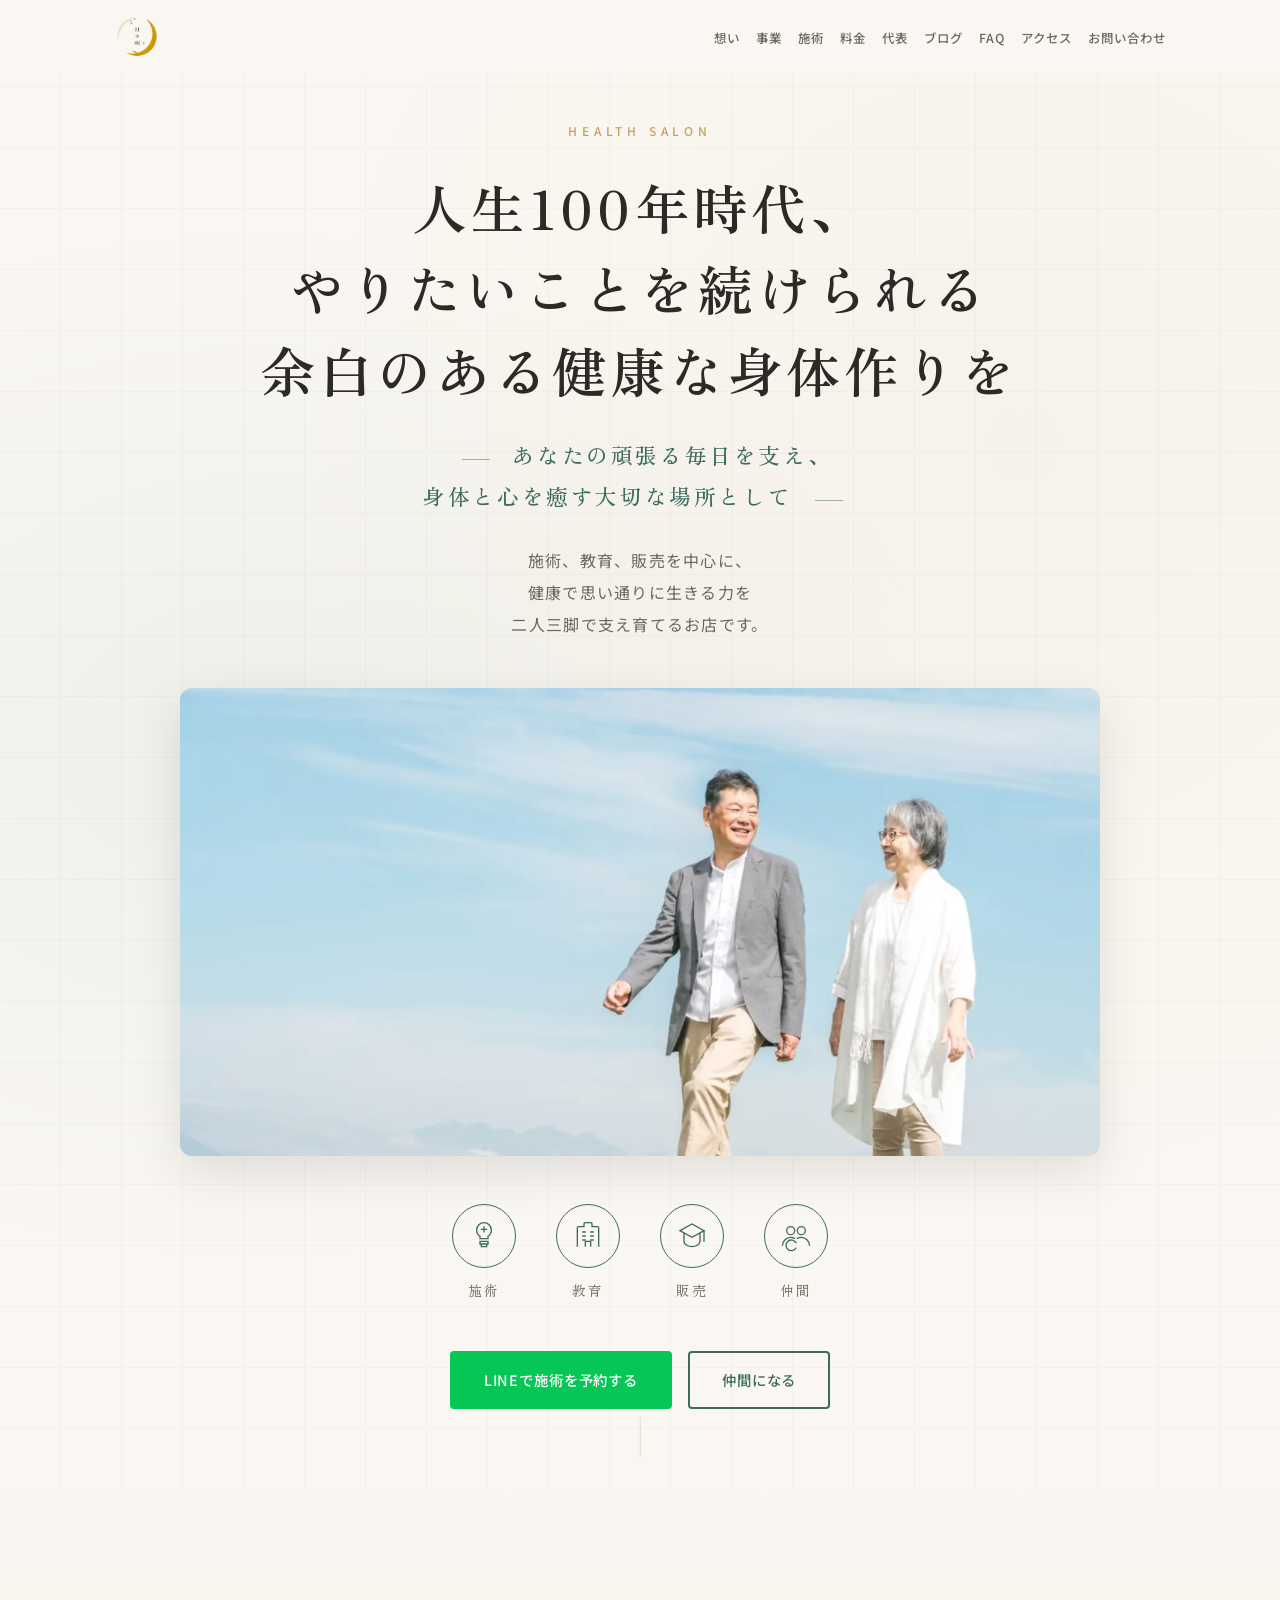
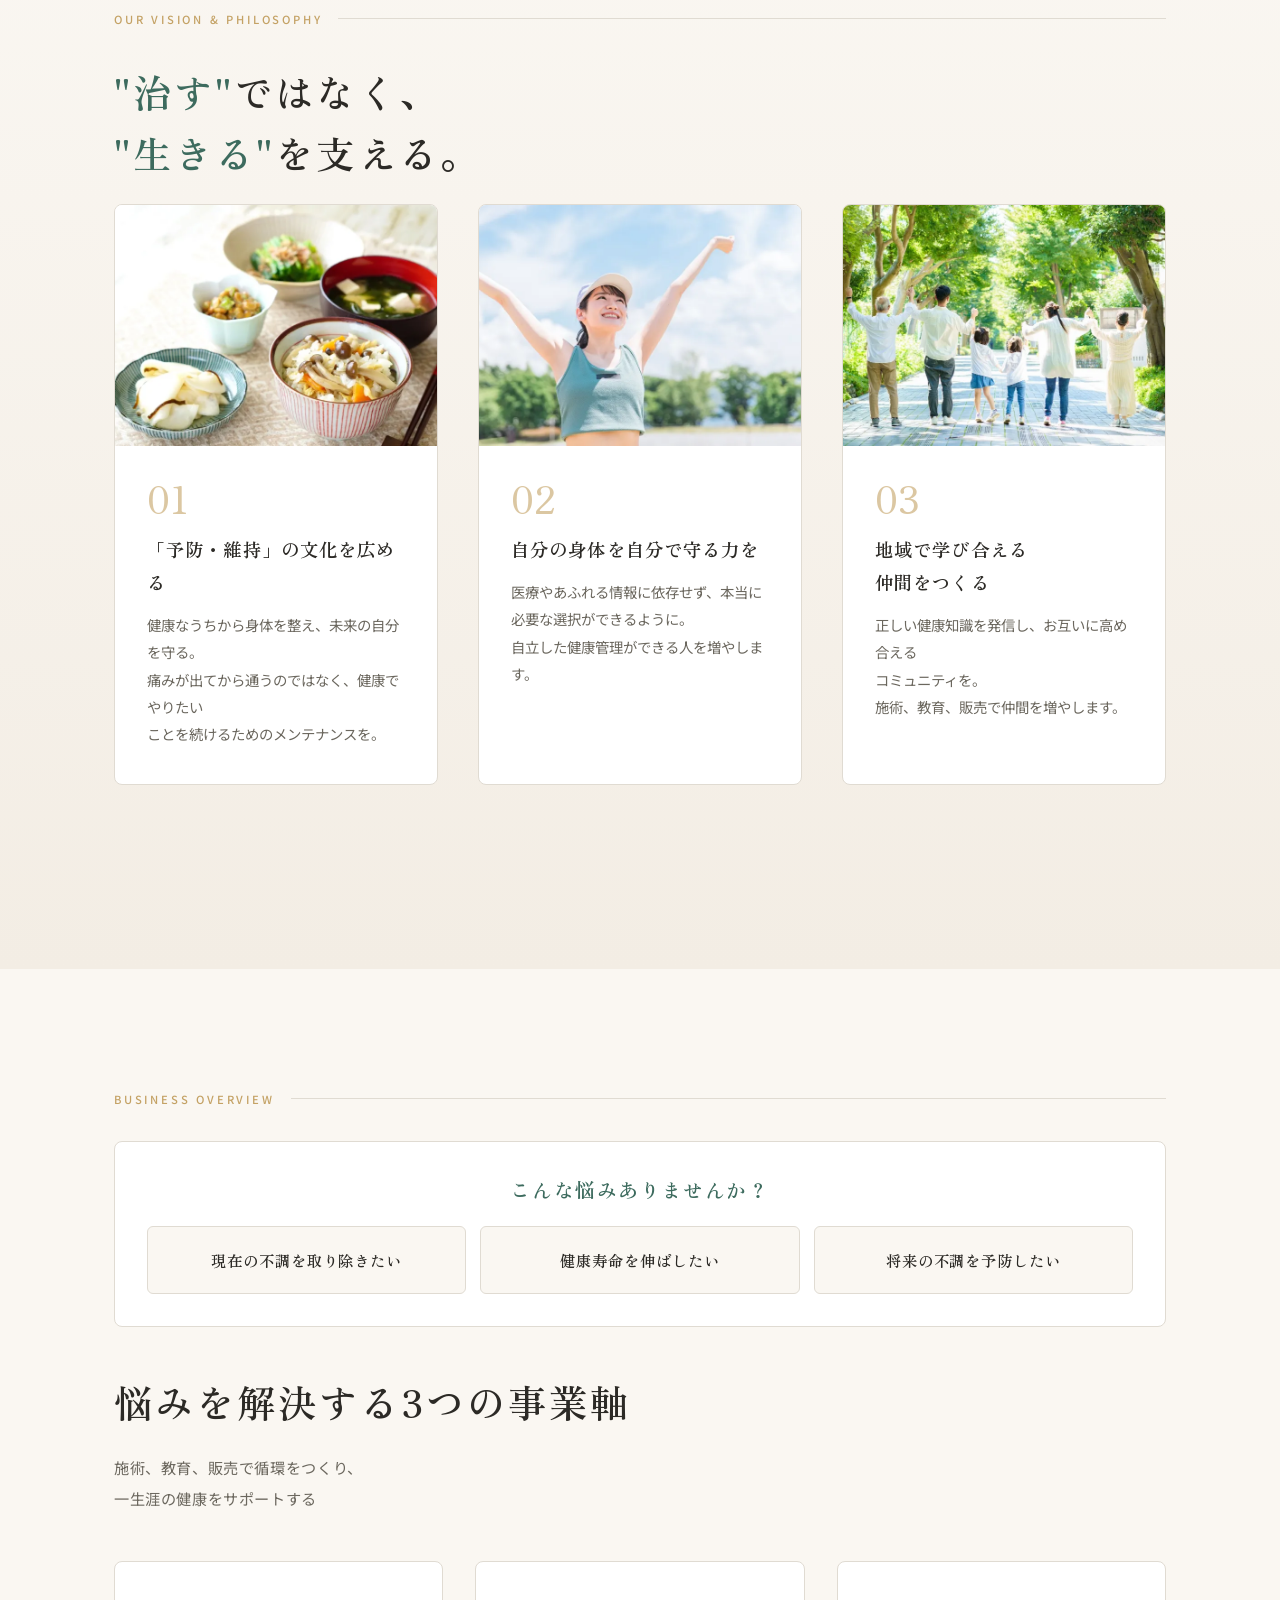
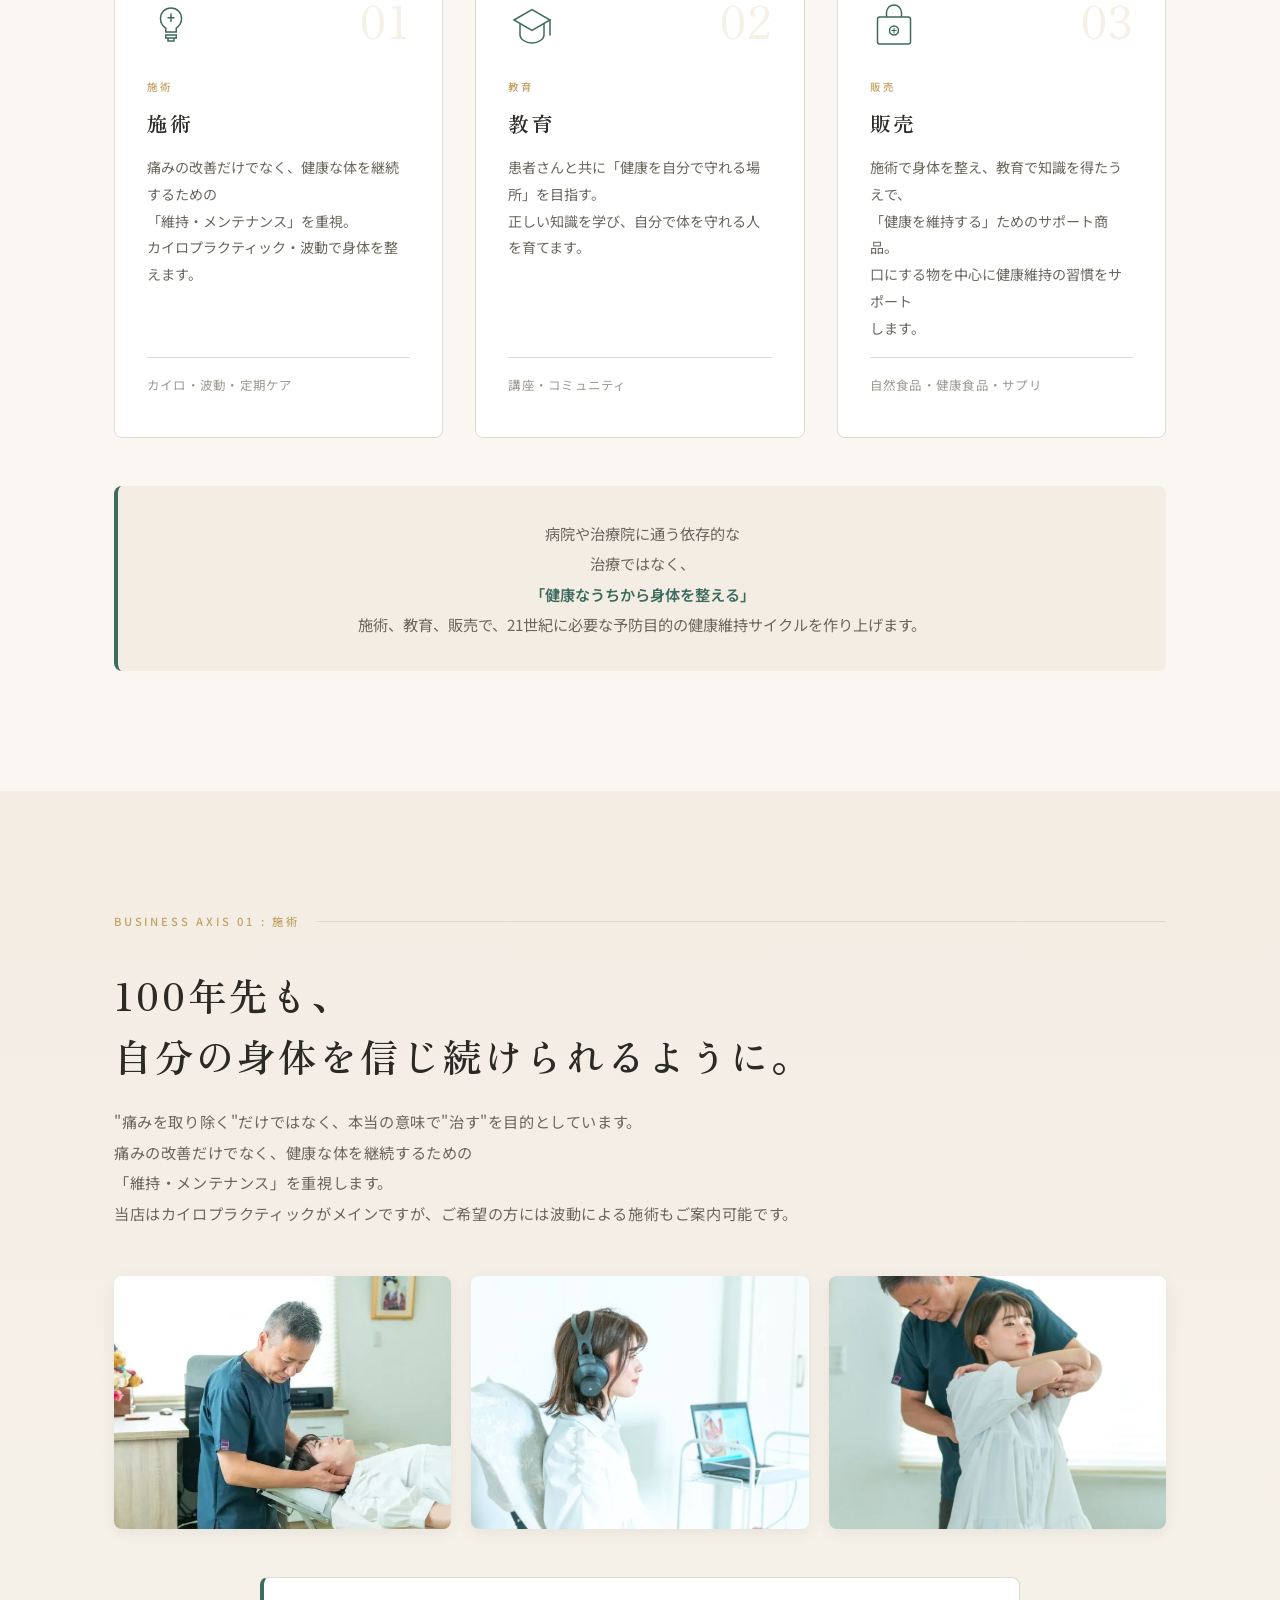
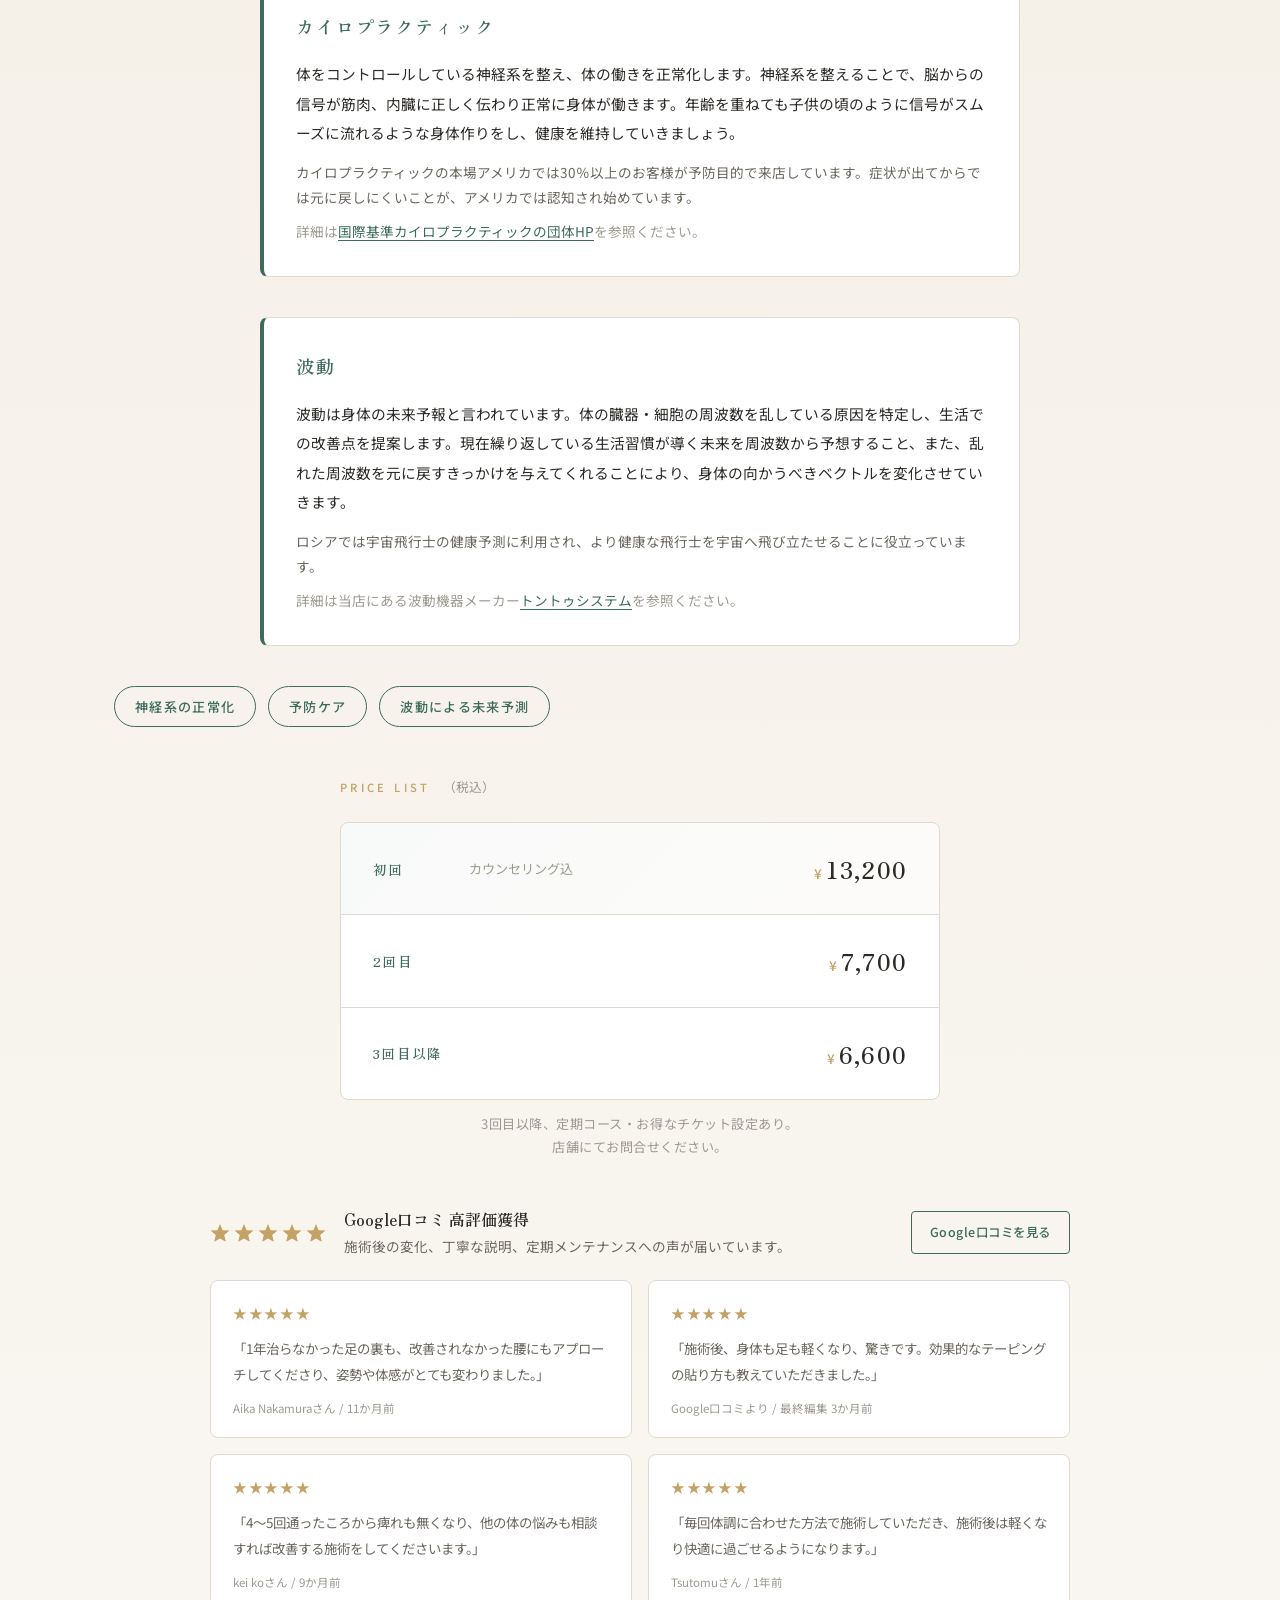
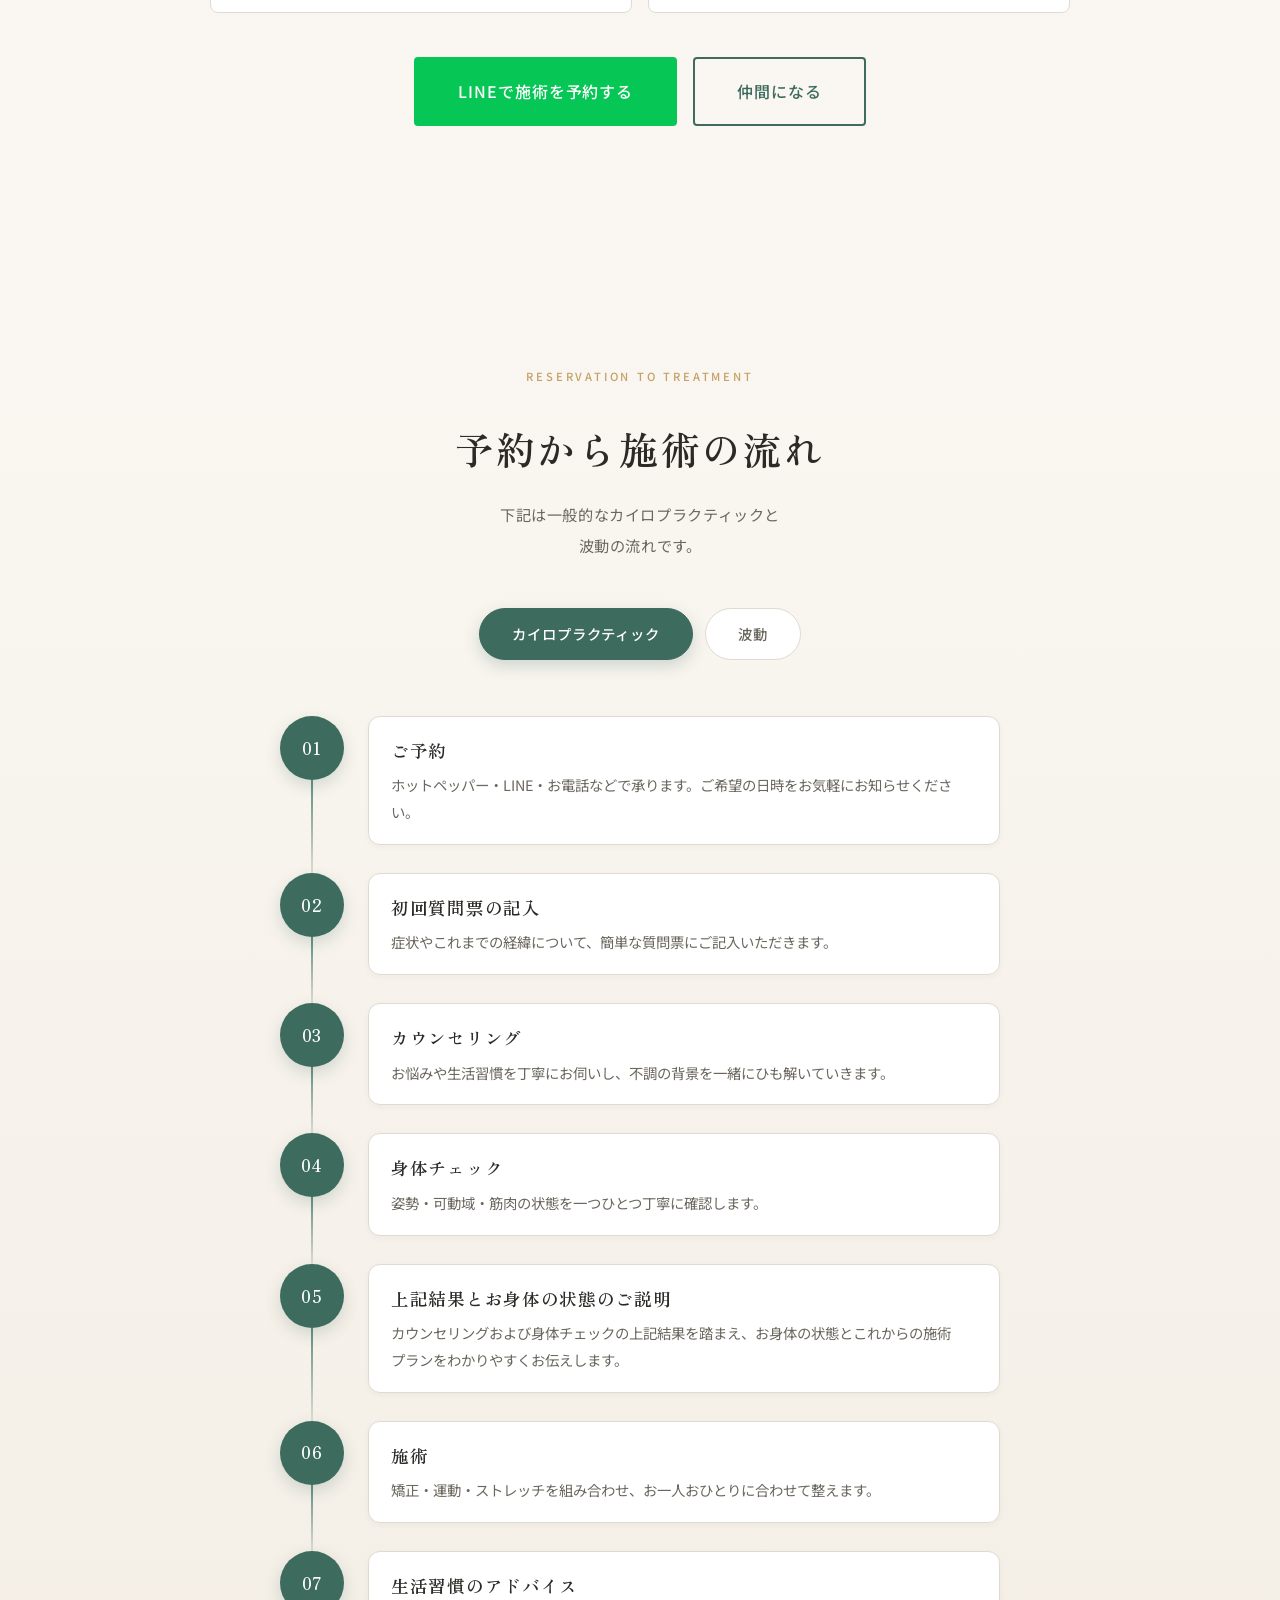
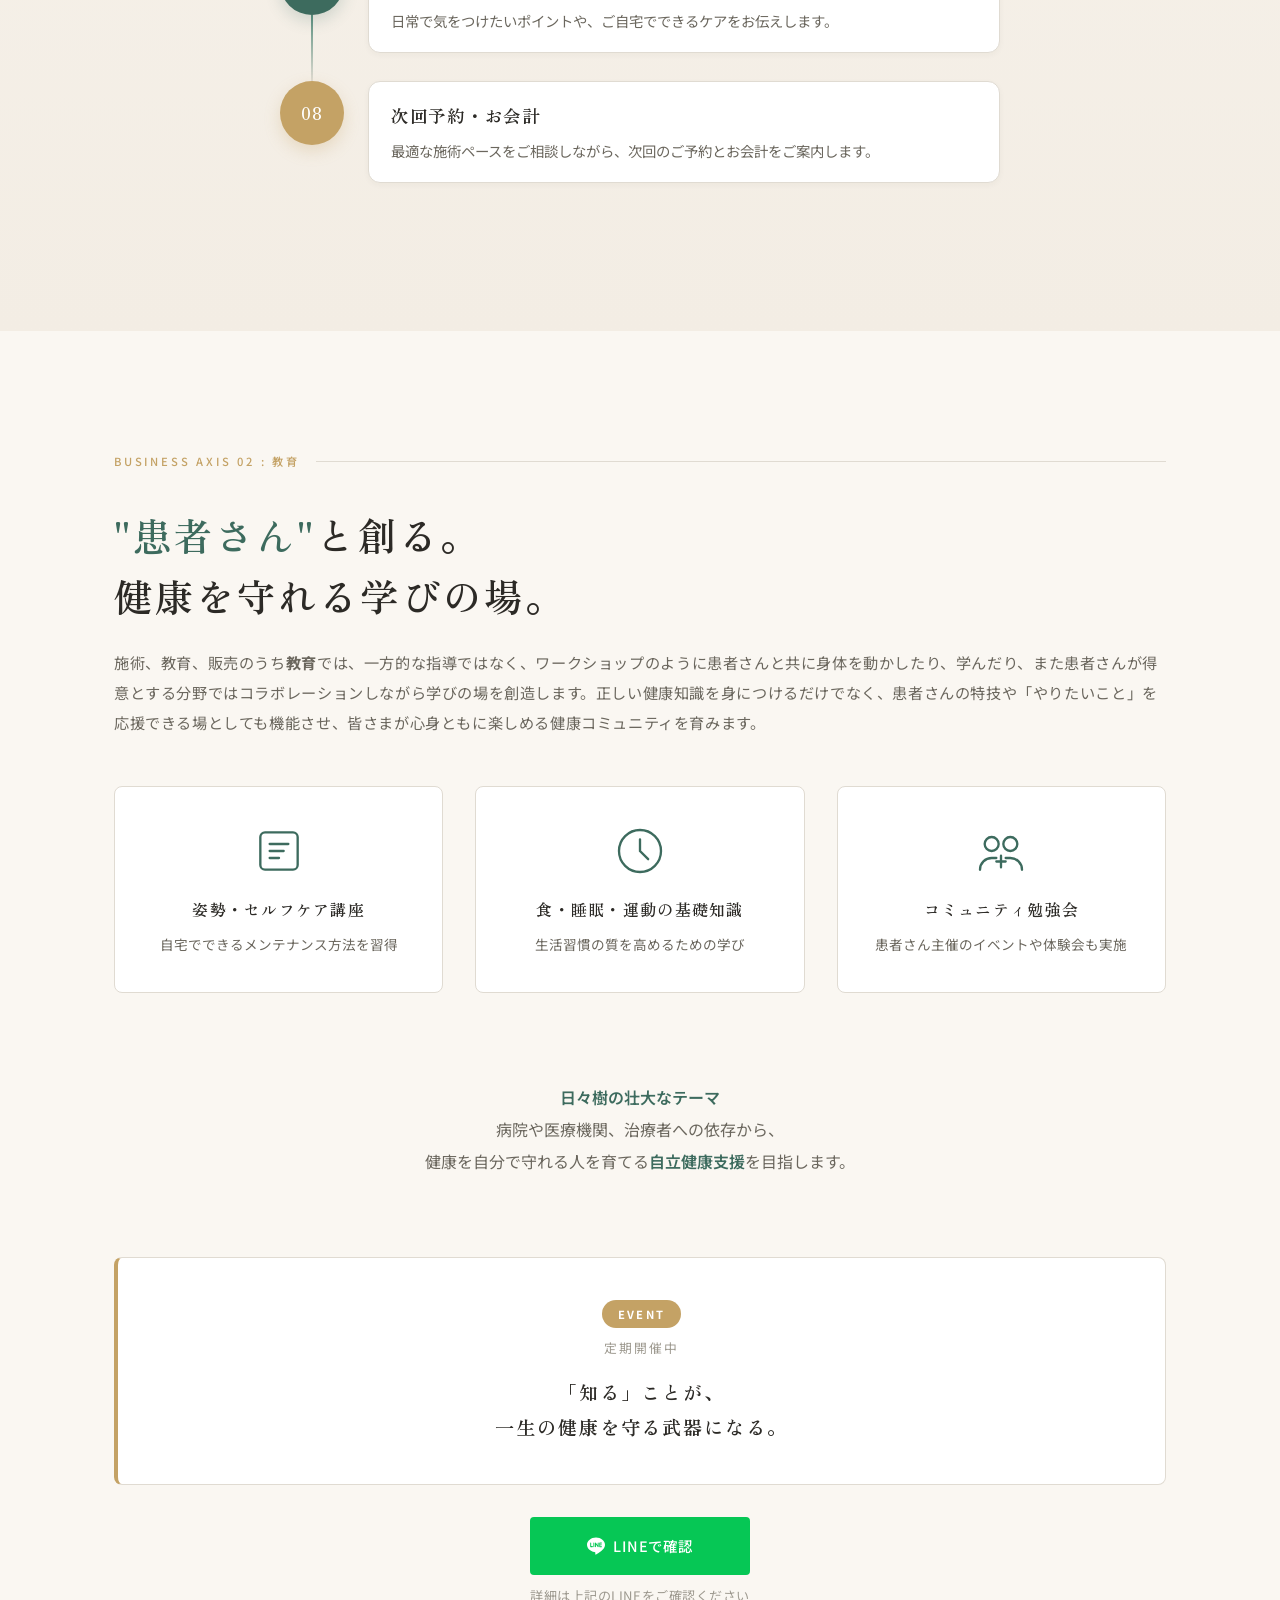
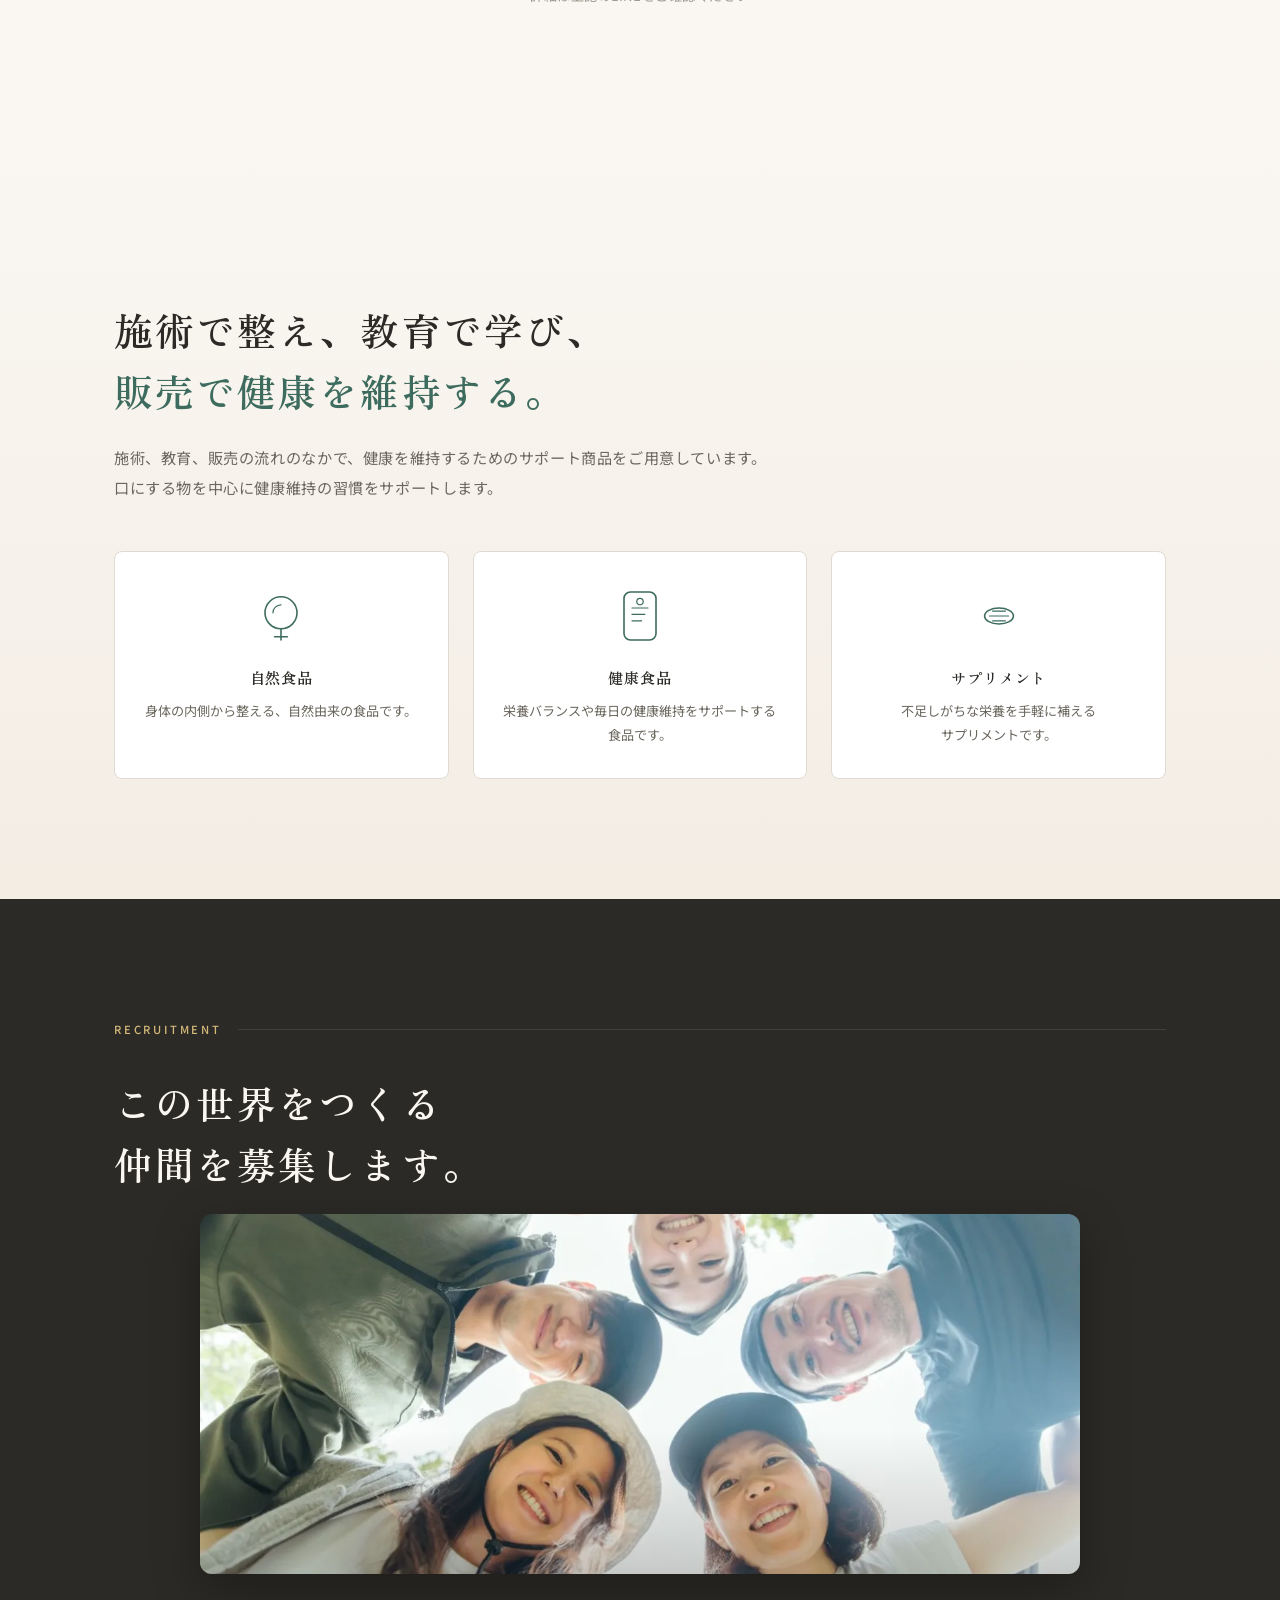
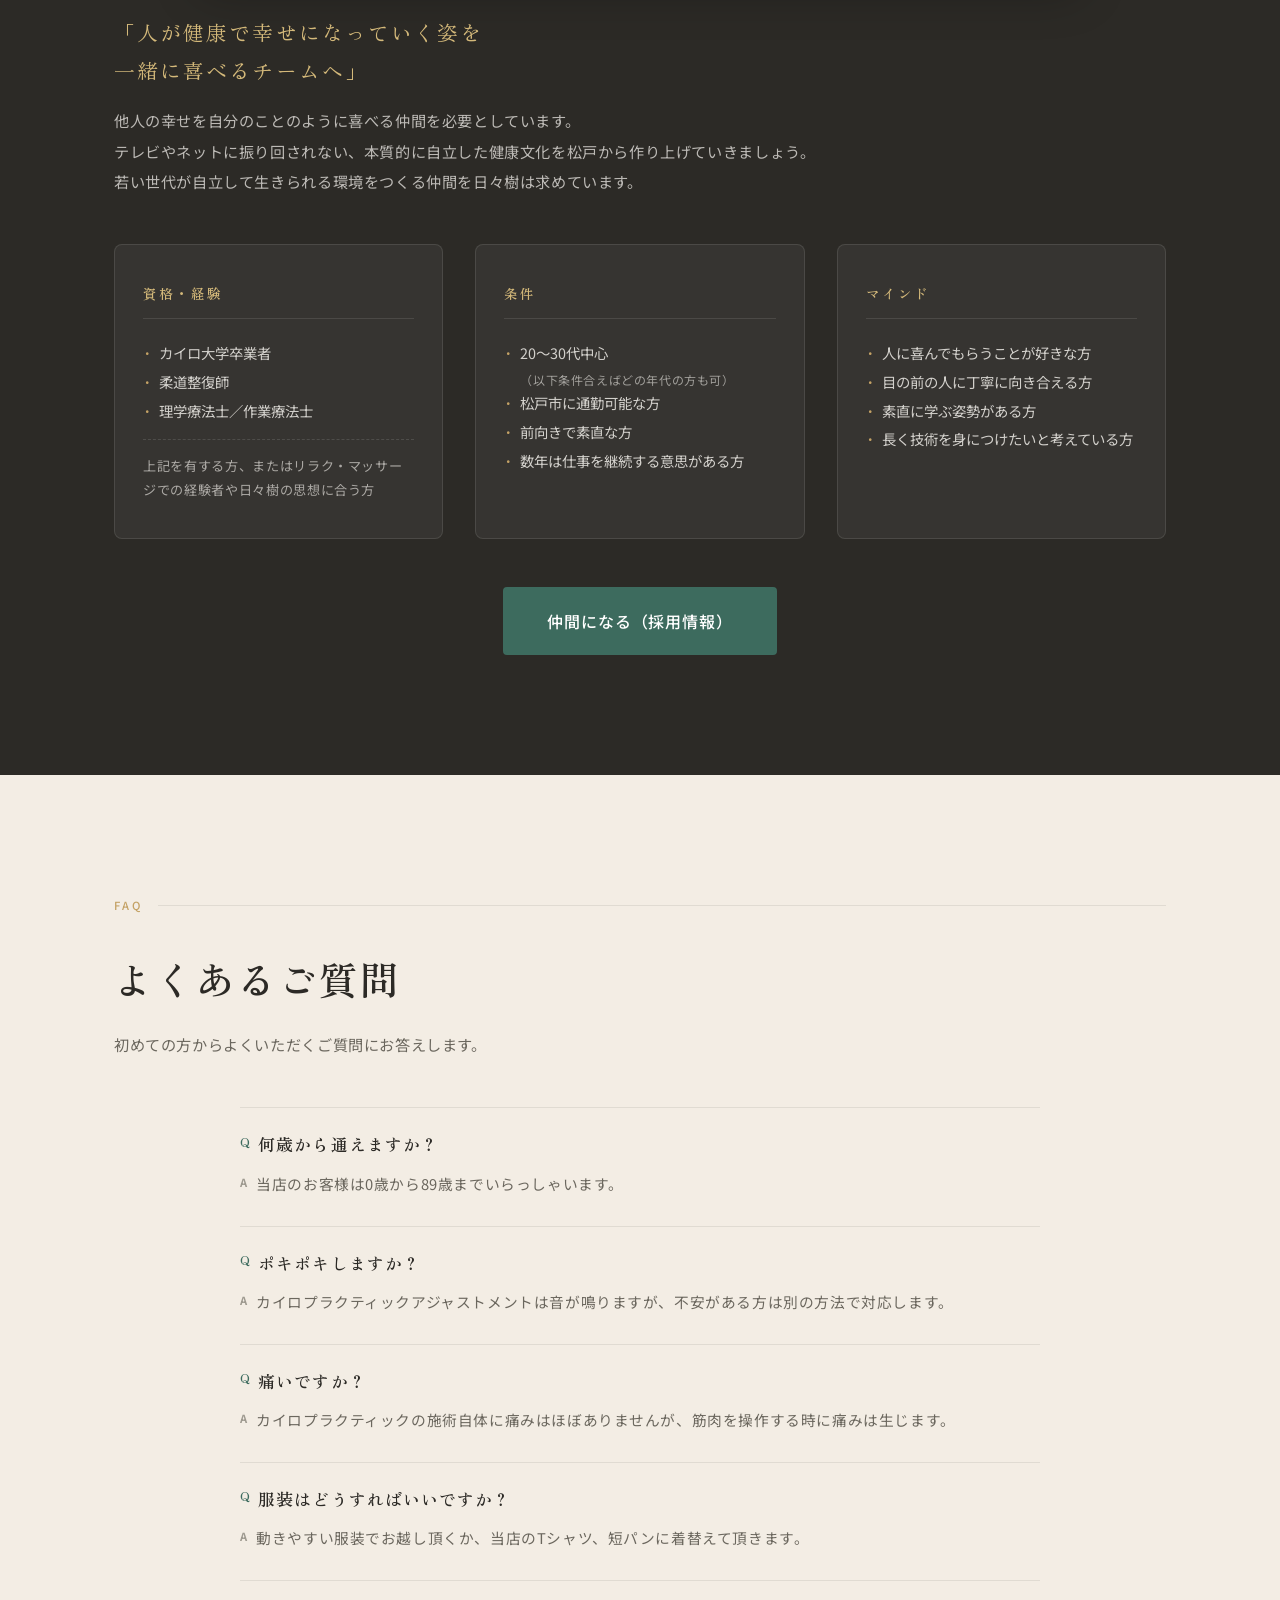
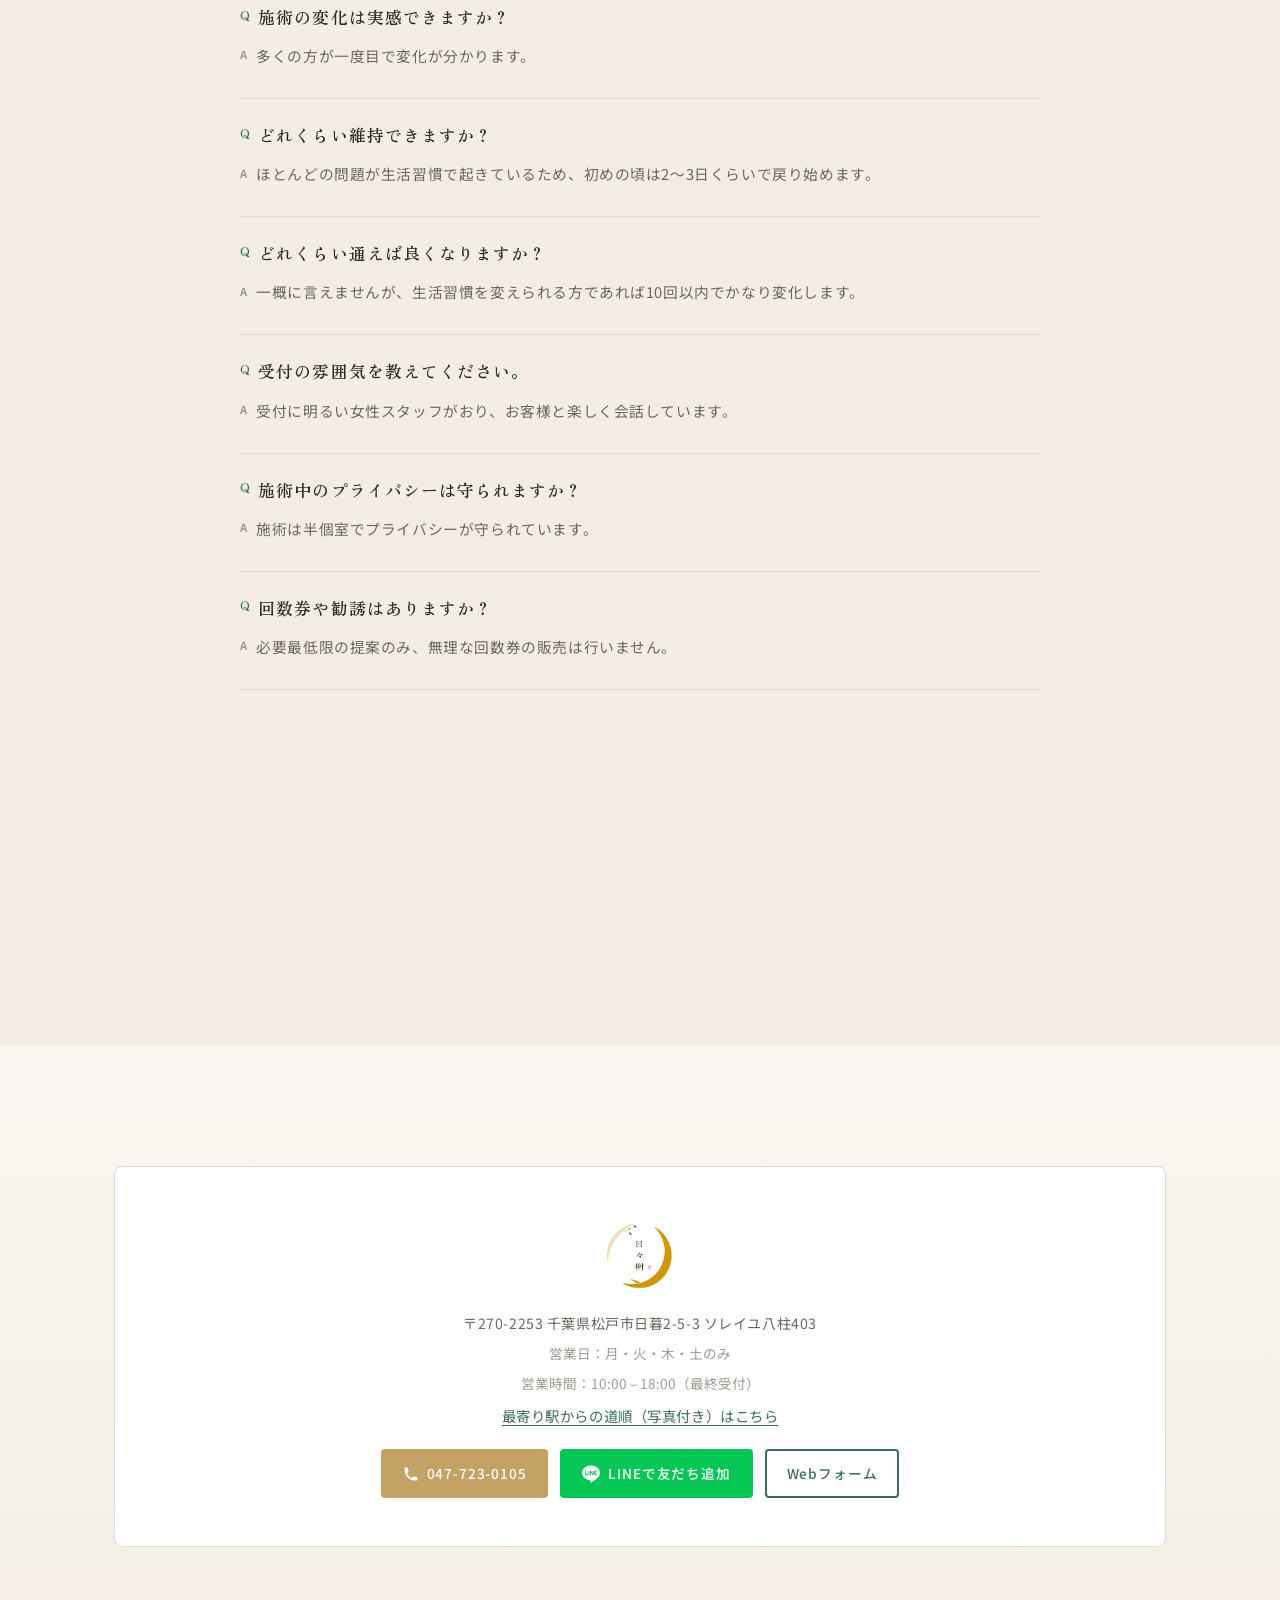
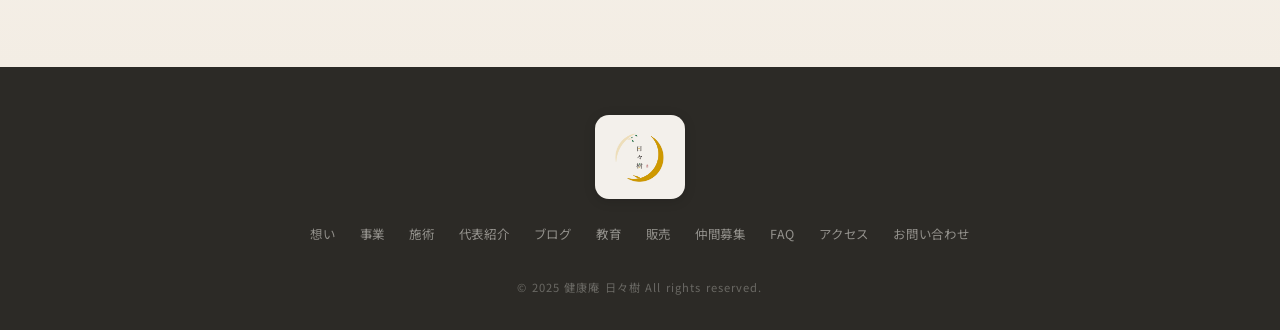
==== commit d57725bc: "Update index.html 電話番号の更新" ====
--- a/index.html
+++ b/index.html
@@ -766,9 +766,9 @@
           <a href="access.html" class="contact__info-access-link">最寄り駅からの道順（写真付き）はこちら</a>
         </p>
         <div class="contact__info-actions">
-          <a href="tel:047-707-2112" class="btn btn--secondary btn--sm">
+          <a href="tel:047-723-0105" class="btn btn--secondary btn--sm">
             <svg viewBox="0 0 20 20" width="16" height="16" fill="currentColor"><path d="M2 3a1 1 0 011-1h2.153a1 1 0 01.986.836l.74 4.435a1 1 0 01-.54 1.06l-1.548.773a11.037 11.037 0 006.105 6.105l.774-1.548a1 1 0 011.059-.54l4.435.74a1 1 0 01.836.986V17a1 1 0 01-1 1h-2C7.82 18 2 12.18 2 5V3z"/></svg>
-            047-707-2112
+            047-723-0105
           </a>
           <a href="https://lin.ee/weRRhpH" class="btn btn--line btn--sm" target="_blank" rel="noopener noreferrer">
             <svg class="btn__icon-line" viewBox="0 0 24 24" width="18" height="18" aria-hidden="true"><path fill="currentColor" d="M19.365 9.863c.349 0 .63.285.63.631 0 .345-.281.63-.63.63H17.61v1.125h1.755c.349 0 .63.283.63.63 0 .344-.281.629-.63.629h-2.386c-.345 0-.627-.285-.627-.629V8.108c0-.345.282-.63.63-.63h2.386c.346 0 .627.285.627.63 0 .349-.281.63-.63.63H17.61v1.125h1.755zm-3.855 3.016c0 .27-.174.51-.432.596-.064.021-.133.031-.199.031-.211 0-.391-.09-.51-.25l-2.443-3.317v2.94c0 .344-.279.629-.631.629-.346 0-.626-.285-.626-.629V8.108c0-.27.173-.51.43-.595.06-.023.136-.033.194-.033.195 0 .375.104.495.254l2.462 3.33V8.108c0-.345.282-.63.63-.63.345 0 .63.285.63.63v4.771zm-5.741 0c0 .344-.282.629-.631.629-.345 0-.627-.285-.627-.629V8.108c0-.345.282-.63.63-.63.346 0 .628.285.628.63v4.771zm-2.466.629H4.917c-.345 0-.63-.285-.63-.629V8.108c0-.345.285-.63.63-.63.348 0 .63.285.63.63v3.921h1.756c.348 0 .629.283.629.63 0 .344-.282.629-.629.629M24 10.314C24 4.943 18.615.572 12 .572S0 4.943 0 10.314c0 4.811 4.27 8.842 10.035 9.608.391.084.923.258 1.058.59.12.301.079.766.038 1.08l-.164 1.02c-.045.301-.24 1.186 1.049.645 1.291-.539 6.916-4.078 9.436-6.975C23.176 14.393 24 12.458 24 10.314"/></svg>
